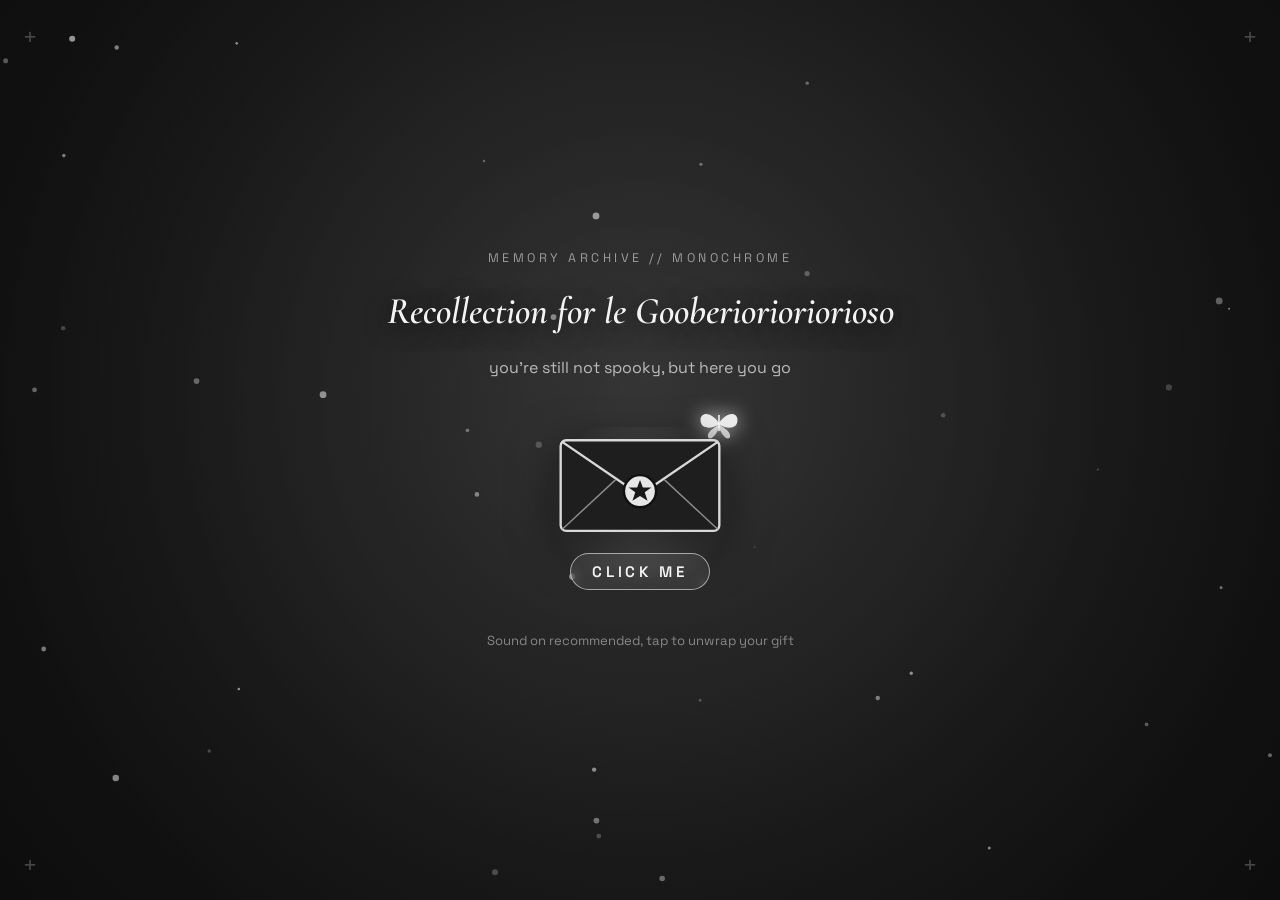
==== index.html @ b9765d9a "Initial commit: Kirana's Persona 5 x DKV birthday website and 2D RPG" ====
<!DOCTYPE html>
<html lang="en">
<head>
  <meta charset="UTF-8" />
  <meta name="viewport" content="width=device-width, initial-scale=1.0" />
  <title>Happy Birthday, Kirana! Take Your Color</title>

  <!-- Editorial DKV + Persona Display Fonts -->
  <link rel="preconnect" href="https://fonts.googleapis.com" />
  <link rel="preconnect" href="https://fonts.gstatic.com" crossorigin />
  <link
    href="https://fonts.googleapis.com/css2?family=Anton&family=Caveat:wght@600;700&family=Cormorant+Garamond:ital,wght@0,600;0,700;1,500;1,700&family=Space+Grotesk:wght@400;500;600;700&display=swap"
    rel="stylesheet"
  />
  <link rel="stylesheet" href="styles.css" />
</head>
<body class="state-locked">
  <!-- Subtle Paper Grain & Halftone Atmosphere -->
  <div class="grain-overlay" aria-hidden="true"></div>

  <!-- Gentle White Flash Overlay for The Hermit Tarot Reveal -->
  <div id="tarot-flash-overlay" class="tarot-flash-overlay" aria-hidden="true"></div>

  <!-- Persona 5 Phantom Thief Slash Transition Overlay -->
  <div id="slash-transition" class="slash-transition" aria-hidden="true">
    <div class="slash-panel slash-black-1"></div>
    <div class="slash-panel slash-white-1"></div>
    <div class="slash-panel slash-purple"></div>
    <div class="slash-panel slash-crimson"></div>
    <div class="slash-star-burst">
      <svg viewBox="0 0 120 120" class="burst-star-svg">
        <polygon
          points="60,4 74,42 114,42 82,66 94,106 60,82 26,106 38,66 6,42 46,42"
          fill="#FFFDF7"
          stroke="#111015"
          stroke-width="4"
        />
      </svg>
      <span class="slash-callout">COLORS UNLOCKED!</span>
    </div>
  </div>

  <!-- =====================================================================
       ACT I: MONOCHROME-TO-COLOR ENTRY SCREEN ("THE WRAPPED GIFT")
       ===================================================================== -->
  <section id="entry-screen" class="entry-screen" aria-label="Birthday Gift Entry">
    <canvas id="mist-canvas" class="mist-canvas" aria-hidden="true"></canvas>

    <!-- DKV Registration Corner Marks -->
    <div class="reg-mark reg-tl" aria-hidden="true">+</div>
    <div class="reg-mark reg-tr" aria-hidden="true">+</div>
    <div class="reg-mark reg-bl" aria-hidden="true">+</div>
    <div class="reg-mark reg-br" aria-hidden="true">+</div>

    <div class="entry-inner">
      <p id="entry-eyebrow" class="entry-eyebrow">MEMORY ARCHIVE // MONOCHROME</p>
      <h1 id="entry-quote" class="entry-quote">
        .
      </h1>
      <p id="entry-subquote" class="entry-subquote">
        Then you walked in, and brought all the color back.
      </p>

      <button
        id="unwrap-btn"
        class="unwrap-btn"
        type="button"
        aria-label="Click Me to unwrap your birthday gift"
      >
        <span class="envelope-glow" aria-hidden="true"></span>

        <!-- Glowing Velvet Butterfly + Sealed Gift Envelope SVG -->
        <span class="envelope-wrap">
          <svg class="butterfly-icon" viewBox="0 0 64 48" aria-hidden="true">
            <path
              d="M32 24 C20 6, 4 10, 8 24 C11 33, 24 31, 32 26 C40 31, 53 33, 56 24 C60 10, 44 6, 32 24 Z"
              fill="currentColor"
              opacity="0.9"
            />
            <path
              d="M32 26 C24 31, 14 38, 18 44 C23 47, 29 38, 32 30 C35 38, 41 47, 46 44 C50 38, 40 31, 32 26 Z"
              fill="currentColor"
              opacity="0.72"
            />
            <line x1="32" y1="14" x2="32" y2="34" stroke="#ffffff" stroke-width="2" stroke-linecap="round" />
          </svg>

          <svg class="envelope-svg" viewBox="0 0 180 120" aria-hidden="true">
            <rect x="6" y="14" width="168" height="96" rx="6" fill="#1e1e22" stroke="#d8d8de" stroke-width="2.5" />
            <polyline points="8,16 90,72 172,16" fill="none" stroke="#d8d8de" stroke-width="2.5" />
            <line x1="8" y1="108" x2="64" y2="56" stroke="#8a8a94" stroke-width="1.5" />
            <line x1="172" y1="108" x2="116" y2="56" stroke="#8a8a94" stroke-width="1.5" />
            <circle cx="90" cy="68" r="17" fill="#e6e6ec" stroke="#111015" stroke-width="2.5" />
            <polygon points="90,56 93,64 102,64 95,69 98,78 90,73 82,78 85,69 78,64 87,64" fill="#18181c" />
          </svg>
        </span>

        <span id="unwrap-label" class="unwrap-label">Click Me</span>
      </button>

      <p id="entry-hint" class="entry-hint">Sound on recommended, tap to unwrap your gift</p>
    </div>
  </section>

  <!-- =====================================================================
       MAIN DARK PURPLE RAINY CAFE PERSONA 5 x DKV EXPERIENCE
       ===================================================================== -->
  <main id="main-experience" class="main-experience" hidden>
    <canvas id="rain-canvas" class="rain-canvas" aria-hidden="true"></canvas>
    <canvas id="confetti-canvas" class="confetti-canvas" aria-hidden="true"></canvas>

    <!-- Floating Persona 5 HUD + Madoka Soul Gem + Palace Map -->
    <header class="p5-hud" aria-label="Birthday HUD">
      <div class="hud-left">
        <button id="music-toggle-btn" class="hud-pill hud-music-btn" type="button" title="Play or Pause Music">
          <span class="eq-bars" aria-hidden="true"><i></i><i></i><i></i></span>
          <span id="music-track-name" class="track-name">Beneath the Mask (Rainy Mood)</span>
          <span id="music-state-badge" class="music-badge">PLAYING</span>
        </button>

        <div class="hud-pill hud-volume-wrap" title="Volume">
          <span class="vol-label">VOL</span>
          <input id="volume-slider" type="range" min="0" max="1" step="0.05" value="0.45" aria-label="Music volume" />
        </div>

        <!-- Madoka Magica Soul Gem Secret Tracker -->
        <div id="egg-counter-pill" class="hud-pill hud-egg-counter" title="Find hidden doodles to purify your Soul Gem!">
          <svg id="hud-soul-gem" class="soul-gem-svg level-0" viewBox="0 0 28 34" aria-hidden="true">
            <ellipse cx="14" cy="17" rx="9" ry="12" fill="currentColor" stroke="#E9C46A" stroke-width="2" />
            <polygon points="14,7 19,17 14,27 9,17" fill="#FFFDF7" opacity="0.55" />
            <circle cx="14" cy="5" r="2.2" fill="#E9C46A" />
            <circle cx="14" cy="29" r="2.2" fill="#E9C46A" />
          </svg>
          <span id="egg-counter-text">0 / 6 SOUL GEM</span>
        </div>

        <!-- Palace Map & Completion Tracker Trigger -->
        <button id="map-toggle-btn" class="hud-pill hud-map-btn" type="button" aria-expanded="false">
          <span>PALACE MAP</span>
          <span id="map-progress-badge" class="map-progress-badge">0 / 6</span>
        </button>
      </div>

      <!-- P5 Calendar Date Badge -->
      <div class="p5-calendar-badge" aria-label="Special Date Badge">
        <div class="cal-top">
          <span id="cal-date" class="cal-date">11 / 20</span>
          <span id="cal-day" class="cal-day">BIRTHDAY</span>
        </div>
        <div id="cal-weather" class="cal-weather">☂ Rainy Café Night</div>
      </div>
    </header>

    <!-- Collapsible Palace Map & 100% Completion Drawer -->
    <aside id="palace-map-drawer" class="palace-map-drawer" hidden aria-label="Palace Navigation and Progress">
      <div class="palace-map-inner">
        <div class="map-col">
          <div class="map-col-title">FAST TRAVEL // SECTIONS</div>
          <nav class="map-links">
            <a href="#scrapbook-section" class="map-jump-link">01. Photos &amp; Songs</a>
            <a href="#art-gallery-section" class="map-jump-link">02. Sketchbook &amp; Doodle Pad</a>
            <a href="#rpg-section" class="map-jump-link">03. Mini-RPG Campaign</a>
            <a href="#palette-section" class="map-jump-link">04. Pantone Palette</a>
            <a href="#confidant-section" class="map-jump-link">05. Confidant: Chris le Shiba</a>
            <a href="#calling-card-section" class="map-jump-link">06. Calling Card</a>
            <a href="#hermit-section" class="map-jump-link">07. The Hermit Tarot</a>
            <a href="#letter-section" class="map-jump-link">08. Final Letter</a>
          </nav>
        </div>

        <div class="map-col">
          <div class="map-col-title">PHANTOM ARTIST CHECKLIST</div>
          <ul id="completion-checklist" class="completion-checklist">
            <li data-task="cake"><span class="chk-box">☐</span> Blew Out Birthday Candles</li>
            <li data-task="photos"><span class="chk-box">☐</span> Checked Polaroids &amp; Chorus</li>
            <li data-task="rpg"><span class="chk-box">☐</span> Cleared Mini-RPG Campaign</li>
            <li data-task="palette"><span class="chk-box">☐</span> Flipped All 6 Pantone Swatches</li>
            <li data-task="confidant"><span class="chk-box">☐</span> Maxed Confidant Bond</li>
            <li data-task="hermit"><span class="chk-box">☐</span> Revealed The Hermit Tarot</li>
          </ul>
          <div id="completion-100-banner" class="completion-100-banner" hidden>
            ★ 100% COMPLETE! Official Rank S Phantom Artist &amp; Supreme Lord of Goobers! ★
          </div>
        </div>
      </div>
    </aside>

    <!-- ===================================================================
         ACT II: HERO & LEBLANC SWEET FUEL STATION
         =================================================================== -->
    <section class="hero-section reveal-block">
      <!-- Hidden Easter Egg #1: Persona 5 Star -->
      <button
        class="easter-egg egg-pos-hero"
        data-egg-id="egg-star"
        type="button"
        aria-label="Hidden Persona Star"
        title="Click me!"
      >
        <svg viewBox="0 0 40 40">
          <polygon
            points="20,2 25,14 38,14 27,22 31,36 20,28 9,36 13,22 2,14 15,14"
            fill="#C77DFF"
            stroke="#111015"
            stroke-width="2.5"
          />
        </svg>
      </button>

      <div class="hero-grid">
        <div class="hero-copy-col">
          <div id="hero-kicker" class="p5-skew-tag">RAINY CAFÉ EDITION // FOR THE BLACC CAR</div>

          <h1 class="hero-title">
            <span id="hero-top" class="hero-top-line">HAPPY BIRTHDAY,</span>
            <span id="hero-name" class="hero-name-cutout">KIRANA!</span>
          </h1>

          <p id="hero-subtitle" class="hero-subtitle"></p>

          <div id="hero-tags" class="hero-tags"></div>

          <div class="hero-actions">
            <a href="#rpg-section" class="p5-action-btn">
              <span>Play Mini RPG</span>
              <span class="btn-arrow">⚔</span>
            </a>
            <a href="#scrapbook-section" class="p5-action-btn p5-action-secondary">
              <span>Photos &amp; Songs</span>
              <span class="btn-arrow">♪</span>
            </a>
          </div>
        </div>

        <!-- Sweet Fuel Station -->
        <aside class="sweet-station-card" aria-label="Leblanc Late Night Menu">
          <div class="dkv-crop-label">CAFÉ MENU // +HP/SP</div>
          <h2 id="sweet-title" class="sweet-title">Leblanc Late Night Menu</h2>
          <p id="sweet-subtitle" class="sweet-subtitle">Cozy rainy night treats. Tap to restore HP &amp; SP!</p>

          <div id="sweet-items" class="sweet-items"></div>

          <div id="sweet-toast" class="sweet-toast" aria-live="polite">
            Pick a rainy night treat above for a birthday buff!
          </div>

          <!-- Interactive Birthday Cake Candles ("Make a Wish") -->
          <div class="wish-cake-box">
            <div class="wish-cake-visual" id="wish-cake-visual" aria-hidden="true">
              <div class="cake-candles" id="cake-candles">
                <span class="candle"><i class="flame"></i></span>
                <span class="candle"><i class="flame"></i></span>
                <span class="candle"><i class="flame"></i></span>
              </div>
              <div class="cake-tier-top"></div>
              <div class="cake-tier-base"></div>
            </div>
            <div class="wish-cake-actions">
              <button id="blow-candles-btn" class="wish-btn" type="button">
                Make a Wish &amp; Blow Out Candles
              </button>
              <span id="wish-status" class="wish-status">3 glowing candles waiting!</span>
            </div>
          </div>
        </aside>
      </div>
    </section>

    <!-- ===================================================================
         ACT III: BLACC CAR SCRAPBOOK (6 PHOTOS + BRIEF SONG PREVIEWS)
         =================================================================== -->
    <section id="scrapbook-section" class="section-wrap reveal-block">
      <div class="section-header">
        <span id="scrapbook-eyebrow" class="section-eyebrow">SECTION 01 // BLACC CAR ARCHIVES</span>
        <h2 id="scrapbook-title" class="section-title">Certified Goober Sightings</h2>
        <p id="scrapbook-subtitle" class="section-desc"></p>
      </div>

      <div id="polaroid-grid" class="polaroid-grid"></div>

      <!-- Gooberiorioriorioso + Tokyo Xanadu Soul Device Dossier Card -->
      <div class="dossier-card">
        <div class="dossier-head">
          <div class="dossier-art-thumb">
            <img id="dossier-art-img" src="./assets/art/art-blacc-car-shiba.jpg" alt="Blacc Car and Shiba drawing by Kirana" />
          </div>
          <div>
            <span id="dossier-badge" class="dossier-badge">CLASSIFIED // BLACC CAR ID &amp; SOUL DEVICE</span>
            <h3 id="dossier-title" class="dossier-title">Gooberiorioriorioso: The Lord of Goobers</h3>
          </div>
        </div>

        <p id="dossier-intro" class="dossier-intro"></p>

        <!-- Tokyo Xanadu Soul Device Readout -->
        <div class="soul-device-panel">
          <div id="soul-device-name" class="soul-device-name">Soul Device: Hermit's Lantern &amp; DKV Stylus</div>
          <div id="soul-device-stats" class="soul-device-stats"></div>
        </div>

        <button id="reveal-title-btn" class="reveal-title-btn" type="button">
          Reveal Official Sacred Title
        </button>

        <div id="sacred-title-box" class="sacred-title-box" hidden>
          <p id="sacred-title-text" class="sacred-title-text"></p>
          <p id="sacred-after-note" class="sacred-after-note"></p>
        </div>
      </div>
    </section>

    <!-- ===================================================================
         KIRAELIN'S ART GALLERY (HER 5 ARTWORKS!)
         =================================================================== -->
    <section id="art-gallery-section" class="section-wrap reveal-block">
      <div class="section-header">
        <span id="art-eyebrow" class="section-eyebrow">ART EXHIBITION // BY KIRAELIN</span>
        <h2 id="art-title" class="section-title">The Blacc Car Sketchbook</h2>
        <p id="art-subtitle" class="section-desc"></p>
      </div>

      <div id="art-gallery-grid" class="art-gallery-grid"></div>

      <!-- Interactive DKV "Purple Café Coaster" Sketchpad -->
      <div class="coaster-pad-card">
        <div class="coaster-pad-head">
          <div>
            <span class="coaster-badge">DKV MINI STUDIO // CAFE COASTER PAD</span>
            <h3 class="coaster-title">Draw on a Rainy Café Coaster</h3>
            <p class="coaster-sub">Pick a pen color or stamp cute stars &amp; cat paws, then save your doodle!</p>
          </div>
          <div class="coaster-tools">
            <button class="pen-swatch is-active" data-color="#c77dff" style="background:#c77dff" type="button" title="Kirana Purple"></button>
            <button class="pen-swatch" data-color="#e9c46a" style="background:#e9c46a" type="button" title="Cafe Gold"></button>
            <button class="pen-swatch" data-color="#f4eefb" style="background:#f4eefb" type="button" title="Cream Chalk"></button>
            <button class="pen-swatch" data-color="#e63946" style="background:#e63946" type="button" title="Phantom Crimson"></button>
            <button id="pen-mode-star" class="tool-chip" type="button" title="Stamp Stars">★ Stamp</button>
            <button id="pen-mode-paw" class="tool-chip" type="button" title="Stamp Kitty Paws">🐾 Paw</button>
            <button id="coaster-clear-btn" class="tool-chip" type="button">Clear</button>
            <button id="coaster-save-btn" class="tool-chip tool-save" type="button">Save .PNG</button>
          </div>
        </div>
        <div class="coaster-canvas-wrap">
          <canvas id="coaster-canvas" width="680" height="300"></canvas>
        </div>
      </div>
    </section>

    <!-- ===================================================================
         ACT IV: FULL MINI-JRPG ("CHRONICLES OF THE PURPLE CAFE")
         =================================================================== -->
    <section id="rpg-section" class="section-wrap reveal-block">
      <div class="section-header">
        <span id="rpg-eyebrow" class="section-eyebrow">SECTION 02 // MINI-JRPG CAMPAIGN</span>
        <h2 id="rpg-title" class="section-title">Chronicles of the Purple Café</h2>
        <p id="rpg-subtitle" class="section-desc"></p>
      </div>

      <div id="rpg-arena-box" class="rpg-arena" tabindex="0">
        <!-- Top RPG Campaign Status Bar -->
        <div class="rpg-top-status">
          <div class="rpg-top-left">
            <span id="rpg-zone-name" class="rpg-chapter-pill">Zone 1: Café Leblanc Safe Room</span>
            <span id="rpg-top-hp" class="rpg-hp-pill">HP 145/145 | SP 65/65</span>
          </div>
          <div class="rpg-top-right">
            <span id="rpg-level-pill" class="rpg-level-pill">LV. 1 | 35 COINS</span>
            <button id="rpg-menu-btn" class="rpg-menu-btn" type="button">MENU (M)</button>
          </div>
        </div>

        <!-- 1 MORE! Banner -->
        <div id="rpg-one-more" class="rpg-one-more" hidden>1 MORE!</div>

        <!-- MODE 1: 2D EXPLORATION MAP VIEW -->
        <div id="rpg-explore-view" class="rpg-explore-view">
          <div id="explore-quest-pill" class="explore-quest-pill">
            Quest: Explore Café Leblanc, talk to Morgana &amp; Chris, then head right!
          </div>

          <div class="explore-canvas-wrap">
            <canvas id="rpg-explore-canvas" width="640" height="400" tabindex="0"></canvas>
          </div>

          <div class="explore-bottom-bar">
            <div id="explore-notice-bar" class="explore-notice-bar">
              Walk with WASD / Arrow keys, click tiles, or use the pad! Talk to Chris le Shiba &amp; Morgana, then head right!
            </div>

            <div class="dpad-cluster" aria-label="Touch Controls">
              <div class="dpad-grid">
                <span></span>
                <button id="dpad-up" class="dpad-btn" type="button" aria-label="Move Up">▲</button>
                <span></span>
                <button id="dpad-left" class="dpad-btn" type="button" aria-label="Move Left">◀</button>
                <button id="dpad-down" class="dpad-btn" type="button" aria-label="Move Down">▼</button>
                <button id="dpad-right" class="dpad-btn" type="button" aria-label="Move Right">▶</button>
              </div>
              <button id="dpad-act" class="dpad-act-btn" type="button">ACT / TALK</button>
            </div>
          </div>
        </div>

        <!-- MODE 2: ANIMATED 60FPS BATTLE VIEW -->
        <div id="rpg-battle-view" hidden>
          <div class="battle-canvas-wrap">
            <canvas id="rpg-battle-canvas" width="640" height="300"></canvas>
          </div>

          <div id="rpg-telegraph-alert" class="rpg-telegraph-alert" hidden>
            ⚠ WARNING: ENEMY IS CHARGING A HEAVY ATTACK! USE GUARD OR SOUL SHIELD!
          </div>

          <div class="rpg-battlefield">
            <!-- Enemy Info -->
            <div id="rpg-boss-card" class="rpg-unit-card rpg-boss-card">
              <div class="unit-top-row">
                <div>
                  <span class="unit-tag boss-tag">SHADOW FOE</span>
                  <h3 id="rpg-boss-name" class="unit-name">The Monochrome Gloom</h3>
                  <p id="rpg-boss-sub" class="unit-sub">Shadow of Grayscale</p>
                </div>
                <div id="rpg-boss-weakness" class="weakness-pill">WEAK: ??? (Scan!)</div>
              </div>
              <div class="bar-wrap">
                <div class="bar-label-row">
                  <span>ENEMY HP</span>
                  <span id="boss-hp-text">185 / 185</span>
                </div>
                <div class="bar-track">
                  <div id="boss-hp-fill" class="bar-fill boss-hp-fill" style="width: 100%"></div>
                </div>
              </div>
            </div>

            <!-- Party Side -->
            <div class="rpg-unit-card rpg-party-card">
              <div class="party-header">
                <img id="rpg-player-avatar" class="party-avatar" src="./assets/art/art-kirana-self.jpg" alt="Kirana Self Portrait RPG Avatar" />
                <div class="party-title-col">
                  <span class="unit-tag party-tag">ARCANA IX: THE HERMIT</span>
                  <h3 id="rpg-player-name" class="unit-name">Kirana (Blacc Car)</h3>
                  <p class="unit-sub">Allies: Chris le Shiba &amp; Morgana</p>
                </div>
              </div>

              <div class="bar-wrap">
                <div class="bar-label-row">
                  <span>HP</span>
                  <span id="player-hp-text">145 / 145</span>
                </div>
                <div class="bar-track">
                  <div id="player-hp-fill" class="bar-fill player-hp-fill" style="width: 100%"></div>
                </div>
              </div>

              <div class="bar-wrap">
                <div class="bar-label-row">
                  <span>SP</span>
                  <span id="player-sp-text">65 / 65</span>
                </div>
                <div class="bar-track">
                  <div id="player-sp-fill" class="bar-fill player-sp-fill" style="width: 100%"></div>
                </div>
              </div>

              <div class="bar-wrap">
                <div class="bar-label-row">
                  <span>X-DRIVE / SOUL GEM</span>
                  <span id="xdrive-text">25%</span>
                </div>
                <div class="bar-track">
                  <div id="xdrive-fill" class="bar-fill xdrive-fill" style="width: 25%"></div>
                </div>
              </div>

              <div id="rpg-status-pills" class="rpg-status-pills"></div>
            </div>
          </div>

          <div id="rpg-log" class="rpg-log" aria-live="polite">
            Battle start! Choose your action.
          </div>

          <div id="rpg-actions" class="rpg-actions">
            <button id="act-strike" class="rpg-btn rpg-btn-purple" type="button">
              <strong>Stylus Strike</strong>
              <span>0 SP Attack (+X-Drive)</span>
            </button>

            <button id="act-skills" class="rpg-btn rpg-btn-gold" type="button">
              <strong>Skills</strong>
              <span>Purple / Purify / Unlocked</span>
            </button>

            <button id="act-guard" class="rpg-btn rpg-btn-sky" type="button">
              <strong>Guard</strong>
              <span>-72% Dmg &amp; +15 SP</span>
            </button>

            <button id="act-shiba" class="rpg-btn rpg-btn-pink" type="button">
              <strong>Shiba Baton Pass</strong>
              <span>Baton Pass + DEF Down</span>
            </button>

            <button id="act-scan" class="rpg-btn rpg-btn-sky" type="button">
              <strong>Sibyl Scan</strong>
              <span>Free Weakness Intel</span>
            </button>

            <button id="act-items" class="rpg-btn rpg-btn-choco" type="button">
              <strong>Bag / Sweets</strong>
              <span>Choco Milk &amp; Buffs</span>
            </button>

            <button id="act-xdrive" class="rpg-btn rpg-btn-crimson" type="button" disabled>
              <strong>X-Drive Finisher</strong>
              <span>Needs 100% Gauge</span>
            </button>

            <button id="act-flee" class="rpg-btn rpg-btn-ghost" type="button">
              <strong>Escape</strong>
              <span>Run from normal mob</span>
            </button>
          </div>

          <div id="rpg-subdrawer" class="rpg-subdrawer" hidden>
            <div class="subdrawer-head">
              <span id="subdrawer-title">Choose Option</span>
              <button id="subdrawer-close" class="subdrawer-close" type="button">✕</button>
            </div>
            <div id="subdrawer-options" class="subdrawer-options"></div>
          </div>
        </div>

        <!-- MODE 3: GOOD ENDING -->
        <div id="rpg-good-ending-view" class="rpg-ending-view" hidden>
          <div class="rpg-all-out">
            <div class="all-out-portrait">
              <img id="rpg-all-out-img" src="./assets/art/art-kirana-self.jpg" alt="Kirana All Out Attack" />
            </div>
            <div class="all-out-text">
              <span class="all-out-kicker">GOOD ENDING // PALACE CLEARED!</span>
              <h3 id="rpg-victory-title" class="all-out-title"></h3>
            </div>
          </div>

          <div id="rpg-ending-summary" class="rpg-victory-loot">
            <div class="loot-badge">TRUE BIRTHDAY ENDING UNLOCKED</div>
            <h3 id="loot-title" class="loot-title"></h3>
            <p id="loot-desc" class="loot-desc"></p>
            <div class="ending-stats-grid">
              <div class="end-stat-box">
                <small>FINAL RANK</small>
                <strong id="end-stat-level">Lv. 3</strong>
              </div>
              <div class="end-stat-box">
                <small>TURNS PLAYED</small>
                <strong id="end-stat-turns">0 Turns</strong>
              </div>
              <div class="end-stat-box">
                <small>FINAL LOADOUT</small>
                <strong id="end-stat-gear">Gear</strong>
              </div>
            </div>
            <div class="ending-btn-row">
              <button id="download-pass-btn" class="download-pass-btn" type="button">
                ★ Claim &amp; Download Pass (.PNG)
              </button>
              <button id="rpg-newgame-btn" class="rpg-replay-btn" type="button">
                ↺ New Game+ (Replay)
              </button>
            </div>
          </div>
        </div>

        <!-- MODE 4: BAD ENDING -->
        <div id="rpg-bad-ending-view" class="rpg-bad-ending-view" hidden>
          <div class="bad-ending-card">
            <span class="bad-tag">BAD ENDING // THE ENDLESS MONDAY SNOOZE</span>
            <h3 class="bad-title">The Monochrome Gloom Prevailed...</h3>
            <p class="bad-desc">
              Kirana's HP hit zero and the evil alarm clock froze Café Leblanc in a 1,000-year sleepy Monday!
              Chris le Shiba &amp; Morgana are poking you with a choco milk straw to wake back up.
            </p>
            <div class="ending-btn-row">
              <button id="bad-load-btn" class="download-pass-btn" type="button">
                ↺ Load Last Save
              </button>
              <button id="bad-retry-cafe-btn" class="rpg-replay-btn" type="button">
                ☕ Wake Up in Café Safe Room (Keep Gear)
              </button>
            </div>
          </div>
        </div>

        <!-- OVERLAY: TYPEWRITER DIALOGUE & CHOICES -->
        <div id="rpg-dialogue-overlay" class="rpg-overlay-panel" hidden>
          <div id="rpg-dlg-box" class="vn-box vn-box-overlay">
            <div id="rpg-dlg-portrait-wrap" class="vn-portrait-wrap">
              <img id="rpg-dlg-avatar" src="" alt="Speaker Portrait" hidden />
              <canvas id="rpg-dlg-sprite-portrait" width="108" height="118" hidden></canvas>
            </div>
            <div class="vn-dialogue-col">
              <span id="rpg-dlg-speaker" class="vn-speaker">Narration</span>
              <p id="rpg-dlg-text" class="vn-text"></p>
              <div id="rpg-dlg-choices" class="dlg-choices-list" hidden></div>
              <div class="vn-controls">
                <span class="vn-tap-hint">Tap box to continue</span>
                <button id="rpg-dlg-next-btn" class="vn-btn" type="button">Next ▼</button>
              </div>
            </div>
          </div>
        </div>

        <!-- OVERLAY: TABBED PARTY / EQUIP / BAG / SAVE MENU -->
        <div id="rpg-menu-overlay" class="rpg-overlay-panel" hidden>
          <div class="rpg-menu-card">
            <div class="rpg-menu-header">
              <div class="menu-tabs">
                <button class="menu-tab-btn is-active" data-tab="status" type="button">Status</button>
                <button class="menu-tab-btn" data-tab="equip" type="button">Equip</button>
                <button class="menu-tab-btn" data-tab="bag" type="button">Bag</button>
                <button class="menu-tab-btn" data-tab="save" type="button">Save / Load</button>
              </div>
              <button id="rpg-menu-close" class="subdrawer-close" type="button">✕</button>
            </div>
            <div id="rpg-menu-body" class="rpg-menu-body"></div>
          </div>
        </div>

        <!-- OVERLAY: NON-LINEAR LEVEL UP BUILD PICKER -->
        <div id="rpg-levelup-modal" class="rpg-overlay-panel" hidden>
          <div class="rpg-levelup-card">
            <div class="loot-badge">LEVEL UP! CHOOSE YOUR BUILD</div>
            <p id="rpg-levelup-sub" class="levelup-sub">Kirana leveled up! Pick a stat growth path:</p>
            <div class="levelup-grid">
              <button id="lvl-pick-atk" class="levelup-choice-btn" type="button">
                <strong>Artist Fury Path</strong>
                <span>+6 ATK &amp; +5% Crit Chance</span>
              </button>
              <button id="lvl-pick-mag" class="levelup-choice-btn" type="button">
                <strong>Velvet Arcana Path</strong>
                <span>+8 MAG &amp; +15 Max SP</span>
              </button>
              <button id="lvl-pick-tank" class="levelup-choice-btn" type="button">
                <strong>Cozy Tank Path</strong>
                <span>+35 Max HP &amp; +3 DEF</span>
              </button>
            </div>
          </div>
        </div>

        <!-- 13 Sentinels Thought Cloud Strip -->
        <div class="thought-cloud-panel">
          <div class="thought-cloud-head">
            <span class="tc-badge">13 SENTINELS // THOUGHT CLOUD</span>
            <span class="tc-hint">Tap a glowing keyword to recall a fragment</span>
          </div>
          <div id="thought-cloud-chips" class="thought-cloud-chips"></div>
          <div id="thought-cloud-output" class="thought-cloud-output">
            Select any keyword above to inspect its memory fragment.
          </div>
        </div>
      </div>
    </section>

    <!-- ===================================================================
         ACT V: DKV-INSPIRED PANTONE PALETTE
         =================================================================== -->
    <section id="palette-section" class="section-wrap reveal-block">
      <!-- Hidden Easter Egg #2: DKV Brush Pen -->
      <button
        class="easter-egg egg-pos-palette"
        data-egg-id="egg-brush"
        type="button"
        aria-label="Hidden Sketchbook Pen"
        title="Psst... click this doodle!"
      >
        <svg viewBox="0 0 48 48">
          <path d="M8 40 L14 28 L34 8 L40 14 L20 34 Z" fill="#C77DFF" stroke="#111015" stroke-width="2.5" />
          <path d="M8 40 L14 28 L20 34 Z" fill="#E63946" stroke="#111015" stroke-width="2" />
          <line x1="29" y1="13" x2="35" y2="19" stroke="#111015" stroke-width="2.5" />
        </svg>
      </button>

      <div class="section-header">
        <span id="palette-eyebrow" class="section-eyebrow">SECTION 03 // DKV COLOR STUDY</span>
        <h2 id="palette-title" class="section-title">Colors You Brought Into My World</h2>
        <p id="palette-subtitle" class="section-desc"></p>
        <div class="palette-progress">
          <span id="swatch-counter">0 / 6 Swatches Flipped</span>
        </div>
      </div>

      <div id="pantone-grid" class="pantone-grid"></div>
    </section>

    <!-- ===================================================================
         ACT VI: CONFIDANT RANK UP MINI-INTERACTION
         =================================================================== -->
    <section id="confidant-section" class="section-wrap reveal-block">
      <!-- Hidden Easter Egg #3: Tiny Kitty Paw Print -->
      <button
        class="easter-egg egg-pos-confidant"
        data-egg-id="egg-paw"
        type="button"
        aria-label="Hidden Cat Paw Print"
        title="Tiny kitty paw print!"
      >
        <svg viewBox="0 0 44 44">
          <ellipse cx="22" cy="28" rx="9" ry="7.5" fill="#C77DFF" stroke="#111015" stroke-width="2.5" />
          <circle cx="11" cy="17" r="3.8" fill="#C77DFF" stroke="#111015" stroke-width="2.2" />
          <circle cx="18" cy="11" r="3.8" fill="#C77DFF" stroke="#111015" stroke-width="2.2" />
          <circle cx="26" cy="11" r="3.8" fill="#C77DFF" stroke="#111015" stroke-width="2.2" />
          <circle cx="33" cy="17" r="3.8" fill="#C77DFF" stroke="#111015" stroke-width="2.2" />
        </svg>
      </button>

      <div class="section-header">
        <span id="confidant-eyebrow" class="section-eyebrow">SECTION 04 // CONFIDANT EVENT</span>
        <h2 class="section-title">Confidant Bond Check</h2>
      </div>

      <div class="confidant-stage">
        <div class="confidant-top-bar">
          <div class="arcana-chip" id="confidant-arcana">ARCANA III: THE EMPRESS</div>
          <div class="rank-meter">
            <span class="rank-label">BOND RANK</span>
            <div class="rank-stars" id="rank-stars" aria-label="Confidant rank stars">
              <span>★</span><span>☆</span><span>☆</span><span>☆</span><span>☆</span>
            </div>
            <span id="rank-badge" class="rank-badge">RANK 1</span>
          </div>
        </div>

        <div class="confidant-dialogue-row">
          <div class="confidant-portrait-frame">
            <img id="confidant-portrait" src="./assets/art/art-shiba-boy.jpg" alt="Chris le Shiba Confidant Portrait" />
            <span id="confidant-portrait-caption" class="portrait-caption">CHRIS LE SHIBA</span>
          </div>

          <div class="dialogue-box">
            <div class="speaker-tag" id="confidant-speaker">Chris le Shiba</div>
            <p class="dialogue-text" id="confidant-prompt"></p>
          </div>
        </div>

        <div id="confidant-choices" class="confidant-choices"></div>

        <div id="confidant-response-box" class="confidant-response-box" hidden>
          <p id="confidant-response-text" class="response-text"></p>
        </div>

        <div id="rank-up-banner" class="rank-up-banner" hidden>
          <div class="rank-up-burst" aria-hidden="true">✦ ✦ ✦</div>
          <div class="rank-up-kicker">CONFIDANT RANK UP!</div>
          <div class="rank-up-transition">
            <span class="old-rank">RANK 1</span>
            <span class="arrow-rank">→</span>
            <span class="max-rank">RANK MAX</span>
          </div>
          <h3 id="rank-up-title" class="rank-up-title">THE BLACC CAR WHO BROUGHT BACK COLOR</h3>
          <p id="rank-up-subtitle" class="rank-up-sub"></p>
          <div class="perk-unlocked">
            <strong id="perk-title">CONFIDANT ABILITY UNLOCKED</strong>
            <span id="perk-desc"></span>
          </div>
        </div>
      </div>
    </section>

    <!-- ===================================================================
         ACT VII: PHANTOM THIEF CALLING CARD POSTER
         =================================================================== -->
    <section id="calling-card-section" class="section-wrap reveal-block">
      <!-- Hidden Easter Egg #4: Metaphor: ReFantazio Seeker Wing -->
      <button
        class="easter-egg egg-pos-calling"
        data-egg-id="egg-fairy"
        type="button"
        aria-label="Hidden Seeker Wing"
        title="A shimmering fairy wing!"
      >
        <svg viewBox="0 0 46 46">
          <path
            d="M23 23 C12 8, 2 14, 7 25 C11 33, 19 30, 23 26 C27 30, 35 33, 39 25 C44 14, 34 8, 23 23 Z"
            fill="#4EA8DE"
            stroke="#111015"
            stroke-width="2.2"
          />
          <circle cx="23" cy="23" r="4" fill="#E9C46A" stroke="#111015" stroke-width="2" />
        </svg>
      </button>

      <div class="section-header">
        <span id="calling-eyebrow" class="section-eyebrow">SECTION 05 // SPECIAL DELIVERY</span>
        <h2 class="section-title">A Calling Card For You</h2>
      </div>

      <div class="calling-card-frame">
        <article id="calling-card-poster" class="calling-card-poster">
          <div class="cc-halftone" aria-hidden="true"></div>

          <div class="cc-emblem" aria-hidden="true">
            <svg viewBox="0 0 110 110">
              <circle cx="55" cy="55" r="48" fill="#13101a" stroke="#C77DFF" stroke-width="3" />
              <path
                d="M22 48 C34 32, 76 32, 88 48 C82 65, 68 62, 55 54 C42 62, 28 65, 22 48 Z"
                fill="#FFFDF7"
              />
              <ellipse cx="40" cy="49" rx="7" ry="4.5" fill="#13101a" />
              <ellipse cx="70" cy="49" rx="7" ry="4.5" fill="#13101a" />
              <path d="M40 32 L55 12 L70 32" fill="none" stroke="#9D4EDD" stroke-width="5" stroke-linecap="round" />
              <text x="55" y="88" text-anchor="middle" fill="#FFFDF7" font-family="Anton, sans-serif" font-size="14" letter-spacing="2">
                TAKE COLOR
              </text>
            </svg>
          </div>

          <div class="cc-to-strip" id="cc-to-line">TO: KIRANA, THE LORD OF GOOBERS</div>
          <h3 class="cc-ransom-headline" id="cc-headline"></h3>
          <p id="cc-body" class="cc-body"></p>

          <div class="cc-footer-row">
            <div class="cc-signoff">
              <span class="cc-from-label">FROM:</span>
              <span id="cc-signoff-name" class="cc-signoff-name">YOUR SHIBA, CHRIS</span>
            </div>

            <button id="stamp-card-btn" class="stamp-card-btn" type="button">
              Stamp Birthday Seal
            </button>
          </div>

          <div id="cc-stamped-seal" class="cc-stamped-seal" aria-hidden="true">
            <span>BLACC CAR<br />APPROVED ★</span>
          </div>

          <div id="cc-design-spec" class="cc-design-spec"></div>
        </article>
      </div>
    </section>

    <!-- ===================================================================
         ACT VIII: THE HERMIT TAROT CARD REVEAL
         =================================================================== -->
    <section id="hermit-section" class="section-wrap reveal-block">
      <!-- Hidden Easter Egg #5: Mini Choco Bar -->
      <button
        class="easter-egg egg-pos-hermit"
        data-egg-id="egg-choco"
        type="button"
        aria-label="Hidden Chocolate Bar"
        title="Emergency sweet treat!"
      >
        <svg viewBox="0 0 44 44">
          <rect x="8" y="6" width="28" height="32" rx="4" fill="#6B4226" stroke="#111015" stroke-width="2.5" />
          <line x1="8" y1="17" x2="36" y2="17" stroke="#452815" stroke-width="2" />
          <line x1="8" y1="27" x2="36" y2="27" stroke="#452815" stroke-width="2" />
          <line x1="22" y1="6" x2="22" y2="38" stroke="#452815" stroke-width="2" />
          <path d="M7 22 L37 26 L37 38 L7 38 Z" fill="#9D4EDD" stroke="#111015" stroke-width="2" />
        </svg>
      </button>

      <div class="section-header">
        <span id="hermit-eyebrow" class="section-eyebrow">SECTION 06 // ARCANA REVEAL</span>
        <h2 id="hermit-title" class="section-title">The Hermit</h2>
        <p id="hermit-instruction" class="section-desc">
          Click the face-down card to reveal your Arcana
        </p>
      </div>

      <div class="hermit-alcove">
        <div class="tarot-stage">
          <div id="lantern-sparks" class="lantern-sparks" aria-hidden="true"></div>

          <button
            id="hermit-card-btn"
            class="tarot-card-btn"
            type="button"
            aria-label="Reveal The Hermit Tarot Card"
            aria-expanded="false"
          >
            <div class="tarot-card-inner" id="tarot-card-inner">
              <div class="tarot-face tarot-back">
                <svg viewBox="0 0 260 420" class="tarot-svg" aria-hidden="true">
                  <rect x="8" y="8" width="244" height="404" rx="14" fill="#171226" stroke="#C77DFF" stroke-width="3" />
                  <rect x="18" y="18" width="224" height="384" rx="8" fill="none" stroke="#E9C46A" stroke-width="1.2" stroke-dasharray="5 4" />
                  <circle cx="130" cy="210" r="76" fill="none" stroke="#C77DFF" stroke-width="2" />
                  <circle cx="130" cy="210" r="54" fill="none" stroke="#E9C46A" stroke-width="1.5" opacity="0.85" />
                  <polygon points="130,124 196,210 130,296 64,210" fill="none" stroke="#C77DFF" stroke-width="1.8" />
                  <polygon points="130,148 176,210 130,272 84,210" fill="none" stroke="#F4A261" stroke-width="1.5" />
                  <circle cx="130" cy="210" r="14" fill="#E9C46A" opacity="0.9" />
                  <polygon points="130,185 136,204 155,210 136,216 130,235 124,216 105,210 124,204" fill="#FFFDF7" />
                  <text x="130" y="64" text-anchor="middle" fill="#E9C46A" font-family="Cormorant Garamond, serif" font-size="16" letter-spacing="4">
                    ARCANA
                  </text>
                  <text x="130" y="368" text-anchor="middle" fill="#C77DFF" font-family="Space Grotesk, sans-serif" font-size="12" letter-spacing="3">
                    TAP TO REVEAL
                  </text>
                </svg>
              </div>

              <div class="tarot-face tarot-front">
                <svg viewBox="0 0 260 420" class="tarot-svg" aria-hidden="true">
                  <defs>
                    <radialGradient id="lanternGlow" cx="50%" cy="42%" r="48%">
                      <stop offset="0%" stop-color="#FFF7D6" stop-opacity="1" />
                      <stop offset="35%" stop-color="#F4A261" stop-opacity="0.72" />
                      <stop offset="100%" stop-color="#19132B" stop-opacity="0" />
                    </radialGradient>
                    <linearGradient id="nightSky" x1="0" y1="0" x2="0" y2="1">
                      <stop offset="0%" stop-color="#161029" />
                      <stop offset="65%" stop-color="#281B45" />
                      <stop offset="100%" stop-color="#3C285E" />
                    </linearGradient>
                  </defs>

                  <rect x="6" y="6" width="248" height="408" rx="14" fill="#F3ECFA" stroke="#111015" stroke-width="3" />
                  <rect x="18" y="18" width="224" height="384" rx="8" fill="url(#nightSky)" stroke="#C77DFF" stroke-width="2" />

                  <rect x="104" y="26" width="52" height="24" rx="4" fill="#F3ECFA" stroke="#111015" stroke-width="1.5" />
                  <text x="130" y="43" text-anchor="middle" fill="#111015" font-family="Cormorant Garamond, serif" font-weight="700" font-size="17">
                    IX
                  </text>

                  <circle cx="52" cy="82" r="2" fill="#FFFDF7" />
                  <circle cx="204" cy="74" r="2.2" fill="#FFFDF7" />
                  <circle cx="78" cy="116" r="1.5" fill="#E9C46A" />
                  <circle cx="212" cy="134" r="1.8" fill="#C77DFF" />
                  <circle cx="48" cy="158" r="1.6" fill="#C77DFF" />

                  <circle cx="164" cy="176" r="88" fill="url(#lanternGlow)" />
                  <polygon points="20,336 94,254 156,312 212,262 242,336" fill="#2E204E" stroke="#C77DFF" stroke-width="1.2" opacity="0.9" />

                  <path
                    d="M84 336 L98 202 C98 164, 118 148, 134 152 C148 156, 150 176, 144 196 L160 336 Z"
                    fill="#140F21"
                    stroke="#E9C46A"
                    stroke-width="2"
                  />
                  <path d="M104 168 C108 136, 140 136, 144 166 C135 158, 118 162, 112 178 Z" fill="#2A1F42" stroke="#E9C46A" stroke-width="1.5" />
                  <line x1="88" y1="336" x2="106" y2="178" stroke="#E9C46A" stroke-width="3" stroke-linecap="round" />
                  <path d="M132 204 L164 188" stroke="#E9C46A" stroke-width="3" stroke-linecap="round" />

                  <line x1="164" y1="188" x2="164" y2="198" stroke="#E9C46A" stroke-width="2" />
                  <polygon points="154,198 174,198 178,224 150,224" fill="#FFF3C4" stroke="#E9C46A" stroke-width="2" />
                  <polygon points="164,203 167,210 174,210 168,214 170,221 164,217 158,221 160,214 154,210 161,210" fill="#9D4EDD" />

                  <rect x="34" y="348" width="192" height="38" rx="4" fill="#F3ECFA" stroke="#111015" stroke-width="2" />
                  <text x="130" y="373" text-anchor="middle" fill="#111015" font-family="Anton, sans-serif" font-size="22" letter-spacing="2">
                    THE HERMIT
                  </text>
                </svg>
              </div>
            </div>
          </button>
        </div>

        <div id="hermit-meaning-card" class="hermit-meaning-card" hidden>
          <div class="hermit-badge">IX // THE HERMIT REVEALED</div>
          <blockquote id="hermit-lantern-quote" class="hermit-quote"></blockquote>
          <p id="hermit-personal-note" class="hermit-note"></p>
        </div>
      </div>
    </section>

    <!-- ===================================================================
         ACT IX: FINAL HEARTFELT LETTER ("from el goober, chris")
         =================================================================== -->
    <section id="letter-section" class="section-wrap letter-section reveal-block">
      <!-- Hidden Easter Egg #6: Velvet Butterfly -->
      <button
        class="easter-egg egg-pos-letter"
        data-egg-id="egg-butterfly"
        type="button"
        aria-label="Hidden Velvet Butterfly"
        title="One last butterfly!"
      >
        <svg viewBox="0 0 48 40">
          <path
            d="M24 20 C14 5, 2 9, 6 20 C9 28, 19 26, 24 22 C29 26, 39 28, 42 20 C46 9, 34 5, 24 20 Z"
            fill="#9D4EDD"
            stroke="#111015"
            stroke-width="2"
          />
          <path
            d="M24 22 C18 26, 11 32, 14 36 C18 38, 22 31, 24 25 C26 31, 30 38, 34 36 C37 32, 30 26, 24 22 Z"
            fill="#C77DFF"
            stroke="#111015"
            stroke-width="1.8"
          />
        </svg>
      </button>

      <div class="section-header">
        <span id="letter-eyebrow" class="section-eyebrow">FINAL NOTE // OPEN LETTER</span>
      </div>

      <article class="letter-paper">
        <div class="letter-tape" aria-hidden="true"></div>
        <h2 id="letter-salutation" class="letter-salutation">Dear Kirana,</h2>
        <div id="letter-body" class="letter-body"></div>
        <div class="letter-signoff-row">
          <div class="letter-sticker-wrap">
            <img id="letter-art-stamp" src="./assets/art/art-blacc-car-shiba.jpg" alt="Blacc Car and Shiba cuddle doodle" />
          </div>
          <div class="letter-signoff">
            <p id="letter-closing" class="letter-closing"></p>
            <p id="letter-signature" class="letter-signature">from el goober, chris</p>
          </div>
        </div>
      </article>

      <div class="footer-replay">
        <button id="rewrap-btn" class="rewrap-btn" type="button">
          ↺ Re-wrap Gift &amp; Replay Intro
        </button>
      </div>
    </section>
  </main>

  <!-- Polaroid & Art Zoom Lightbox Modal + Brief Song Preview Bar -->
  <div id="photo-lightbox" class="photo-lightbox" role="dialog" aria-modal="true" aria-labelledby="lightbox-caption" hidden>
    <div class="lightbox-backdrop" id="lightbox-backdrop"></div>
    <div class="lightbox-card">
      <button id="lightbox-close" class="lightbox-close" type="button" aria-label="Close photo">✕</button>
      <div class="lightbox-img-wrap">
        <img id="lightbox-img" src="" alt="" />
      </div>

      <div id="lightbox-song-bar" class="lightbox-song-bar">
        <span class="song-eq" id="lightbox-song-eq"><i></i><i></i><i></i></span>
        <span id="lightbox-song-title" class="lightbox-song-title">Playing Preview...</span>
        <button id="lightbox-replay-song" class="lightbox-replay-song" type="button" title="Replay brief snippet">↻</button>
      </div>

      <div class="lightbox-meta">
        <span id="lightbox-badge" class="lightbox-badge"></span>
        <h3 id="lightbox-caption" class="lightbox-caption"></h3>
        <p id="lightbox-note" class="lightbox-note"></p>
      </div>
    </div>
  </div>

  <!-- Easter Egg Comic Speech Bubble Modal / Toast -->
  <div id="egg-toast" class="egg-toast" role="status" aria-live="polite" hidden>
    <div class="egg-toast-inner">
      <div class="egg-toast-header">
        <span id="egg-toast-title" class="egg-toast-title">Secret Found!</span>
        <button id="egg-toast-close" class="egg-toast-close" type="button" aria-label="Close secret note">✕</button>
      </div>
      <p id="egg-toast-msg" class="egg-toast-msg"></p>
    </div>
  </div>

  <script src="content.js"></script>
  <script src="audio.js"></script>
  <script src="rpg-data.js"></script>
  <script src="rpg.js"></script>
  <script src="app.js"></script>
</body>
</html>
---- styles.css ----
/* ============================================================================
   KIRANA'S BIRTHDAY — SOFT DARK PURPLE RAINY CAFE x PERSONA 5 x DKV
   ============================================================================ */

:root {
  --bg-night: #120e1a;
  --bg-cafe: #1a1426;
  --bg-card: #221b31;
  --bg-card-elevated: #2a213d;
  --ink-dark: #0b0812;

  --purple-deep: #5a189a;
  --purple-main: #9d4edd;
  --purple-soft: #c77dff;
  --purple-pale: #e6d6fa;

  --p5-crimson: #e63946;
  --cafe-amber: #f4a261;
  --cafe-gold: #e9c46a;
  --velvet-sky: #70d6ff;
  --choco-brown: #6f4e37;

  --text-main: #f4effc;
  --text-muted: #cfc4e3;
  --paper-cream: #f4eefb;

  --font-display: "Anton", Impact, sans-serif;
  --font-serif: "Cormorant Garamond", Georgia, serif;
  --font-sans: "Space Grotesk", system-ui, -apple-system, sans-serif;
  --font-hand: "Caveat", cursive;

  --shadow-hard: 6px 6px 0 var(--ink-dark);
  --shadow-hard-purple: 7px 7px 0 var(--purple-deep);
}

*,
*::before,
*::after {
  box-sizing: border-box;
}

html {
  scroll-behavior: smooth;
}

body {
  margin: 0;
  min-height: 100vh;
  background-color: var(--bg-night);
  color: var(--text-main);
  font-family: var(--font-sans);
  line-height: 1.6;
  overflow-x: hidden;
  position: relative;
}

body.state-locked {
  overflow: hidden;
  background-color: #121216;
}

/* Subtle paper grain & rainy glass texture */
.grain-overlay {
  pointer-events: none;
  position: fixed;
  inset: 0;
  z-index: 90;
  opacity: 0.04;
  background-image: radial-gradient(#ffffff 0.75px, transparent 0.75px);
  background-size: 4px 4px;
}

/* Gentle White Flash Overlay for The Hermit Tarot Reveal */
.tarot-flash-overlay {
  pointer-events: none;
  position: fixed;
  inset: 0;
  z-index: 250;
  background: radial-gradient(circle at center, #ffffff 0%, #f5ecff 65%, rgba(243, 232, 255, 0.92) 100%);
  opacity: 0;
}

.tarot-flash-overlay.is-flashing {
  animation: gentleWhiteFlash 1.55s cubic-bezier(0.22, 1, 0.36, 1) forwards;
}

@keyframes gentleWhiteFlash {
  0% { opacity: 0; }
  22% { opacity: 0.92; }
  45% { opacity: 0.85; }
  100% { opacity: 0; }
}

/* ============================================================================
   PERSONA 5 PHANTOM THIEF SLASH TRANSITION (PURPLE + CRIMSON + INK)
   ============================================================================ */
.slash-transition {
  pointer-events: none;
  position: fixed;
  inset: 0;
  z-index: 220;
  overflow: hidden;
  display: none;
}

.slash-transition.is-active {
  display: block;
}

.slash-panel {
  position: absolute;
  top: -20%;
  left: -130%;
  width: 150%;
  height: 140%;
  transform: skewX(-18deg);
}

.slash-black-1 { background: #0e0b14; z-index: 1; }
.slash-white-1 { background: #f4eefb; z-index: 2; }
.slash-purple  { background: #9d4edd; z-index: 3; }
.slash-crimson { background: #e63946; z-index: 4; }

.slash-transition.is-active .slash-black-1 {
  animation: slashSweep 1.25s cubic-bezier(0.77, 0, 0.175, 1) 0s forwards;
}
.slash-transition.is-active .slash-white-1 {
  animation: slashSweep 1.2s cubic-bezier(0.77, 0, 0.175, 1) 0.08s forwards;
}
.slash-transition.is-active .slash-purple {
  animation: slashSweep 1.15s cubic-bezier(0.77, 0, 0.175, 1) 0.16s forwards;
}
.slash-transition.is-active .slash-crimson {
  animation: slashSweep 1.05s cubic-bezier(0.77, 0, 0.175, 1) 0.24s forwards;
}

@keyframes slashSweep {
  0% { left: -145%; }
  45% { left: -15%; }
  58% { left: -10%; }
  100% { left: 135%; }
}

.slash-star-burst {
  position: absolute;
  inset: 0;
  z-index: 6;
  display: flex;
  flex-direction: column;
  align-items: center;
  justify-content: center;
  gap: 0.75rem;
  opacity: 0;
}

.slash-transition.is-active .slash-star-burst {
  animation: burstPop 1.05s ease-out 0.22s forwards;
}

.burst-star-svg {
  width: 96px;
  height: 96px;
  filter: drop-shadow(4px 4px 0 #0e0b14);
}

.slash-callout {
  font-family: var(--font-display);
  font-size: clamp(2rem, 5vw, 3.6rem);
  letter-spacing: 0.08em;
  color: #fffdf7;
  background: #120e1a;
  padding: 0.25rem 1.2rem;
  transform: rotate(-4deg);
  border: 3px solid #c77dff;
  box-shadow: 6px 6px 0 #e63946;
}

@keyframes burstPop {
  0% { opacity: 0; transform: scale(0.4) rotate(-18deg); }
  35% { opacity: 1; transform: scale(1.08) rotate(3deg); }
  75% { opacity: 1; transform: scale(1) rotate(0deg); }
  100% { opacity: 0; transform: scale(1.25) rotate(6deg); }
}

/* ============================================================================
   ACT I: MONOCHROME ENTRY SCREEN
   ============================================================================ */
.entry-screen {
  position: fixed;
  inset: 0;
  z-index: 150;
  display: flex;
  align-items: center;
  justify-content: center;
  padding: 2rem;
  background: radial-gradient(circle at 50% 42%, #29292f 0%, #151519 58%, #0d0d10 100%);
  color: #e9e9ee;
  filter: grayscale(100%);
  transition: opacity 0.55s ease, visibility 0.55s ease;
}

.entry-screen.is-hidden {
  opacity: 0;
  visibility: hidden;
  pointer-events: none;
}

.mist-canvas {
  position: absolute;
  inset: 0;
  width: 100%;
  height: 100%;
  pointer-events: none;
}

.reg-mark {
  position: absolute;
  font-family: monospace;
  font-size: 1.25rem;
  color: rgba(255, 255, 255, 0.24);
  user-select: none;
}
.reg-tl { top: 20px; left: 24px; }
.reg-tr { top: 20px; right: 24px; }
.reg-bl { bottom: 20px; left: 24px; }
.reg-br { bottom: 20px; right: 24px; }

.entry-inner {
  position: relative;
  z-index: 2;
  max-width: 640px;
  text-align: center;
  display: flex;
  flex-direction: column;
  align-items: center;
  gap: 1.15rem;
}

.entry-eyebrow {
  margin: 0;
  font-size: 0.78rem;
  letter-spacing: 0.28em;
  text-transform: uppercase;
  color: rgba(255, 255, 255, 0.52);
}

.entry-quote {
  margin: 0;
  font-family: var(--font-serif);
  font-weight: 600;
  font-style: italic;
  font-size: clamp(1.55rem, 3.6vw, 2.35rem);
  line-height: 1.32;
  color: #f3f3f7;
  text-shadow: 0 4px 24px rgba(0, 0, 0, 0.65);
}

.entry-subquote {
  margin: 0 0 0.75rem;
  font-size: 1rem;
  color: rgba(235, 235, 242, 0.74);
}

.unwrap-btn {
  position: relative;
  background: transparent;
  border: none;
  cursor: pointer;
  padding: 1rem 1.4rem;
  display: flex;
  flex-direction: column;
  align-items: center;
  gap: 0.8rem;
  color: #f4f4f8;
  transition: transform 0.3s cubic-bezier(0.22, 1, 0.36, 1);
}

.unwrap-btn:hover,
.unwrap-btn:focus-visible {
  transform: translateY(-5px) scale(1.03);
  outline: none;
}

.envelope-glow {
  position: absolute;
  width: 210px;
  height: 150px;
  border-radius: 999px;
  background: radial-gradient(circle, rgba(255, 255, 255, 0.22) 0%, rgba(255, 255, 255, 0) 72%);
  animation: pulseMist 2.8s ease-in-out infinite;
}

@keyframes pulseMist {
  0%, 100% { transform: scale(0.92); opacity: 0.55; }
  50% { transform: scale(1.12); opacity: 0.95; }
}

.envelope-wrap {
  position: relative;
  display: flex;
  align-items: center;
  justify-content: center;
}

.envelope-svg {
  width: 170px;
  height: auto;
  filter: drop-shadow(0 12px 24px rgba(0, 0, 0, 0.55));
}

.butterfly-icon {
  position: absolute;
  top: -22px;
  right: -18px;
  width: 48px;
  color: #ffffff;
  filter: drop-shadow(0 0 10px rgba(255, 255, 255, 0.8));
  animation: butterflyFloat 3.2s ease-in-out infinite;
}

@keyframes butterflyFloat {
  0%, 100% { transform: translateY(0) rotate(-6deg); }
  50% { transform: translateY(-8px) rotate(6deg); }
}

.unwrap-label {
  font-family: var(--font-sans);
  font-weight: 600;
  font-size: 0.95rem;
  letter-spacing: 0.24em;
  text-transform: uppercase;
  padding: 0.5rem 1.35rem;
  border: 1.5px solid rgba(255, 255, 255, 0.55);
  border-radius: 999px;
  background: rgba(255, 255, 255, 0.08);
  backdrop-filter: blur(6px);
  animation: labelBreathe 2.4s ease-in-out infinite;
}

@keyframes labelBreathe {
  0%, 100% { box-shadow: 0 0 0 0 rgba(255, 255, 255, 0.28); }
  50% { box-shadow: 0 0 22px 4px rgba(255, 255, 255, 0.28); }
}

.entry-hint {
  margin: 0.35rem 0 0;
  font-size: 0.82rem;
  color: rgba(255, 255, 255, 0.45);
}

/* ============================================================================
   MAIN SOFT DARK PURPLE RAINY CAFE EXPERIENCE
   ============================================================================ */
.main-experience {
  position: relative;
  padding-bottom: 5rem;
  background:
    radial-gradient(circle at 14% 12%, rgba(157, 78, 221, 0.22), transparent 36%),
    radial-gradient(circle at 86% 24%, rgba(244, 162, 97, 0.12), transparent 36%),
    radial-gradient(circle at 18% 68%, rgba(112, 214, 255, 0.09), transparent 40%),
    radial-gradient(circle at 82% 86%, rgba(157, 78, 221, 0.18), transparent 42%),
    linear-gradient(180deg, #130e1c 0%, #171124 48%, #110d19 100%);
}

.rain-canvas {
  pointer-events: none;
  position: fixed;
  inset: 0;
  width: 100%;
  height: 100%;
  z-index: 2;
  opacity: 0.42;
}

/* Persistent Persona 5 HUD */
.p5-hud {
  position: sticky;
  top: 0;
  z-index: 80;
  display: flex;
  flex-wrap: wrap;
  align-items: center;
  justify-content: space-between;
  gap: 0.75rem;
  padding: 0.85rem clamp(1rem, 4vw, 2.5rem);
  background: rgba(19, 14, 29, 0.84);
  backdrop-filter: blur(12px);
  border-bottom: 2.5px solid var(--purple-main);
}

.hud-left {
  display: flex;
  flex-wrap: wrap;
  align-items: center;
  gap: 0.6rem;
}

.hud-pill {
  display: inline-flex;
  align-items: center;
  gap: 0.5rem;
  padding: 0.42rem 0.85rem;
  background: var(--bg-card);
  border: 2px solid var(--purple-soft);
  box-shadow: 3px 3px 0 var(--ink-dark);
  font-size: 0.82rem;
  font-weight: 700;
  color: var(--text-main);
}

.hud-music-btn {
  cursor: pointer;
  transition: transform 0.15s ease, background 0.15s ease;
}
.hud-music-btn:hover {
  transform: translate(-1px, -1px);
  background: var(--bg-card-elevated);
}

.eq-bars {
  display: inline-flex;
  align-items: flex-end;
  gap: 2px;
  height: 13px;
}
.eq-bars i {
  display: block;
  width: 3px;
  background: var(--purple-soft);
  height: 5px;
  animation: eqBounce 0.9s ease-in-out infinite;
}
.eq-bars i:nth-child(2) { animation-delay: 0.2s; }
.eq-bars i:nth-child(3) { animation-delay: 0.4s; }
.hud-music-btn.is-paused .eq-bars i {
  animation: none;
  height: 4px;
  background: #766c8a;
}

@keyframes eqBounce {
  0%, 100% { height: 4px; }
  50% { height: 13px; }
}

.music-badge {
  font-size: 0.68rem;
  padding: 0.12rem 0.44rem;
  background: var(--purple-main);
  color: #fff;
  letter-spacing: 0.06em;
}
.hud-music-btn.is-paused .music-badge {
  background: #4e465e;
}

.hud-volume-wrap input[type="range"] {
  width: 66px;
  accent-color: var(--purple-soft);
  cursor: pointer;
}

.vol-label {
  font-size: 0.7rem;
  letter-spacing: 0.08em;
  color: var(--purple-pale);
}

.hud-egg-counter {
  background: var(--ink-dark);
  border-color: var(--purple-soft);
  color: var(--purple-pale);
}
.soul-gem-svg {
  width: 18px;
  height: 22px;
  color: #524a63;
  transition: color 0.35s ease, filter 0.35s ease;
}
.soul-gem-svg.level-1 { color: #7b529c; filter: drop-shadow(0 0 4px rgba(157, 78, 221, 0.5)); }
.soul-gem-svg.level-2 { color: #9d4edd; filter: drop-shadow(0 0 6px rgba(157, 78, 221, 0.65)); }
.soul-gem-svg.level-3 { color: #b565f7; filter: drop-shadow(0 0 8px rgba(199, 125, 255, 0.75)); }
.soul-gem-svg.level-4 { color: #c77dff; filter: drop-shadow(0 0 10px rgba(199, 125, 255, 0.85)); }
.soul-gem-svg.level-5 { color: #e0aaff; filter: drop-shadow(0 0 12px rgba(224, 170, 255, 0.95)); }
.soul-gem-svg.level-6 { color: #f3d5ff; filter: drop-shadow(0 0 16px rgba(233, 196, 106, 1)); }

/* Persona 5 Calendar Date Badge */
.p5-calendar-badge {
  display: flex;
  flex-direction: column;
  align-items: flex-end;
  background: var(--ink-dark);
  color: var(--text-main);
  padding: 0.35rem 0.95rem 0.4rem;
  border: 2px solid var(--purple-soft);
  box-shadow: 4px 4px 0 var(--purple-main);
  transform: skewX(-8deg);
}

.cal-top {
  display: flex;
  align-items: baseline;
  gap: 0.55rem;
}
.cal-date {
  font-family: var(--font-display);
  font-size: 1.35rem;
  line-height: 1;
  letter-spacing: 0.04em;
}
.cal-day {
  font-size: 0.72rem;
  font-weight: 700;
  color: var(--purple-soft);
  letter-spacing: 0.1em;
}
.cal-weather {
  font-size: 0.72rem;
  color: var(--cafe-amber);
}

/* Confetti Overlay Canvas */
.confetti-canvas {
  pointer-events: none;
  position: fixed;
  inset: 0;
  width: 100%;
  height: 100%;
  z-index: 260;
}

/* Palace Map Button & Drawer */
.hud-map-btn {
  cursor: pointer;
  background: var(--purple-deep);
  border-color: var(--cafe-gold);
  color: var(--cafe-gold);
  transition: transform 0.15s ease, background 0.15s ease;
}
.hud-map-btn:hover {
  transform: translate(-1px, -1px);
  background: var(--purple-main);
  color: #fff;
}
.map-progress-badge {
  background: var(--ink-dark);
  color: var(--purple-pale);
  padding: 0.1rem 0.42rem;
  font-size: 0.72rem;
}

.palace-map-drawer {
  position: sticky;
  top: 66px;
  z-index: 78;
  background: rgba(16, 12, 26, 0.96);
  backdrop-filter: blur(12px);
  border-bottom: 3px solid var(--cafe-gold);
  padding: 1.15rem clamp(1rem, 4vw, 2.5rem);
  animation: fadeUpReveal 0.24s ease forwards;
}

.palace-map-inner {
  max-width: 1120px;
  margin: 0 auto;
  display: grid;
  grid-template-columns: repeat(auto-fit, minmax(260px, 1fr));
  gap: 1.4rem;
}

.map-col-title {
  font-size: 0.74rem;
  font-weight: 700;
  letter-spacing: 0.14em;
  color: var(--cafe-gold);
  margin-bottom: 0.65rem;
}

.map-links {
  display: grid;
  grid-template-columns: repeat(auto-fit, minmax(180px, 1fr));
  gap: 0.45rem;
}

.map-jump-link {
  display: block;
  text-decoration: none;
  font-size: 0.84rem;
  font-weight: 600;
  color: var(--purple-pale);
  background: var(--bg-card);
  border: 1.5px solid rgba(199, 125, 255, 0.35);
  padding: 0.4rem 0.7rem;
  transition: transform 0.14s ease, border-color 0.14s ease;
}
.map-jump-link:hover {
  transform: translateX(4px);
  border-color: var(--cafe-gold);
  color: #fff;
}

.completion-checklist {
  list-style: none;
  margin: 0;
  padding: 0;
  display: grid;
  grid-template-columns: repeat(auto-fit, minmax(210px, 1fr));
  gap: 0.45rem;
  font-size: 0.85rem;
}

.completion-checklist li {
  display: flex;
  align-items: center;
  gap: 0.45rem;
  color: var(--text-muted);
}

.completion-checklist li.is-done {
  color: var(--cafe-gold);
  font-weight: 700;
}

.completion-100-banner {
  margin-top: 0.75rem;
  padding: 0.55rem 0.85rem;
  background: linear-gradient(90deg, var(--purple-deep), var(--p5-crimson));
  border: 1.5px solid var(--cafe-gold);
  color: #fff;
  font-size: 0.84rem;
  font-weight: 700;
  text-align: center;
}

/* ============================================================================
   SHARED SECTION STYLING + SCROLL REVEAL
   ============================================================================ */
.section-wrap {
  position: relative;
  z-index: 5;
  max-width: 1120px;
  margin: 0 auto;
  padding: clamp(3rem, 6vw, 5rem) clamp(1.15rem, 4vw, 2rem) 1rem;
}

.reveal-block {
  opacity: 0;
  transform: translateY(24px);
  transition: opacity 0.7s ease, transform 0.7s cubic-bezier(0.22, 1, 0.36, 1);
}
.reveal-block.is-visible {
  opacity: 1;
  transform: translateY(0);
}

.section-header {
  margin-bottom: 2rem;
}

.section-eyebrow {
  display: inline-block;
  font-size: 0.75rem;
  font-weight: 700;
  letter-spacing: 0.16em;
  text-transform: uppercase;
  padding: 0.28rem 0.75rem;
  background: var(--purple-deep);
  color: var(--purple-pale);
  border: 1.5px solid var(--purple-soft);
  transform: skewX(-10deg);
  margin-bottom: 0.65rem;
}

.section-title {
  margin: 0;
  font-family: var(--font-display);
  font-size: clamp(2.1rem, 4.8vw, 3.35rem);
  line-height: 1.04;
  letter-spacing: 0.02em;
  text-transform: uppercase;
  color: var(--text-main);
  text-shadow: 3px 3px 0 var(--ink-dark);
}

.section-desc {
  margin: 0.65rem 0 0;
  max-width: 650px;
  font-size: 1.02rem;
  color: var(--text-muted);
}

/* ============================================================================
   ACT II: HERO + LEBLANC LATE NIGHT MENU
   ============================================================================ */
.hero-section {
  position: relative;
  z-index: 5;
  max-width: 1120px;
  margin: 0 auto;
  padding: clamp(2.4rem, 5vw, 4rem) clamp(1.15rem, 4vw, 2rem) 1.5rem;
}

.hero-grid {
  display: grid;
  grid-template-columns: minmax(0, 1.35fr) minmax(290px, 0.9fr);
  gap: clamp(1.75rem, 4vw, 3rem);
  align-items: center;
}

.p5-skew-tag {
  display: inline-block;
  background: var(--purple-main);
  color: #fff;
  font-size: 0.76rem;
  font-weight: 700;
  letter-spacing: 0.14em;
  padding: 0.34rem 0.9rem;
  transform: skewX(-12deg);
  border: 2px solid var(--ink-dark);
  box-shadow: 4px 4px 0 var(--ink-dark);
  margin-bottom: 1.1rem;
}

.hero-title {
  margin: 0;
  display: flex;
  flex-direction: column;
  align-items: flex-start;
  gap: 0.25rem;
}

.hero-top-line {
  font-family: var(--font-display);
  font-size: clamp(2.3rem, 5.4vw, 4rem);
  line-height: 0.98;
  letter-spacing: 0.02em;
  color: var(--text-main);
}

.hero-name-cutout {
  display: inline-block;
  font-family: var(--font-display);
  font-size: clamp(3.3rem, 7.6vw, 5.5rem);
  line-height: 0.96;
  padding: 0.18rem 1rem 0.26rem;
  background: var(--purple-soft);
  color: var(--ink-dark);
  border: 3px solid var(--ink-dark);
  box-shadow: 8px 8px 0 var(--p5-crimson);
  transform: rotate(-2deg);
}

.hero-subtitle {
  margin: 1.35rem 0 1.25rem;
  font-size: 1.07rem;
  max-width: 575px;
  color: var(--text-muted);
}

.hero-tags {
  display: flex;
  flex-wrap: wrap;
  gap: 0.5rem;
  margin-bottom: 1.65rem;
}

.hero-tag-chip {
  font-size: 0.78rem;
  font-weight: 700;
  padding: 0.28rem 0.74rem;
  background: var(--bg-card);
  color: var(--purple-pale);
  border: 1.5px solid var(--purple-soft);
  box-shadow: 2px 2px 0 var(--ink-dark);
}

.hero-actions {
  display: flex;
  flex-wrap: wrap;
  gap: 0.9rem;
}

.p5-action-btn {
  display: inline-flex;
  align-items: center;
  gap: 0.6rem;
  padding: 0.78rem 1.35rem;
  background: var(--purple-main);
  color: #fff;
  text-decoration: none;
  font-weight: 700;
  letter-spacing: 0.04em;
  border: 2.5px solid var(--ink-dark);
  box-shadow: 5px 5px 0 var(--ink-dark);
  transform: skewX(-8deg);
  transition: transform 0.18s ease, box-shadow 0.18s ease;
}

.p5-action-btn:hover {
  transform: skewX(-8deg) translate(-2px, -2px);
  box-shadow: 7px 7px 0 var(--cafe-gold);
}

.p5-action-secondary {
  background: var(--cafe-amber);
  color: var(--ink-dark);
}

/* Sweet Fuel Station Card */
.sweet-station-card {
  position: relative;
  background: rgba(34, 27, 49, 0.92);
  border: 2.5px solid var(--purple-soft);
  box-shadow: 9px 9px 0 var(--ink-dark);
  padding: 1.45rem;
}

.dkv-crop-label {
  display: inline-block;
  font-size: 0.68rem;
  font-weight: 700;
  letter-spacing: 0.14em;
  background: var(--choco-brown);
  color: #fff8ee;
  padding: 0.2rem 0.58rem;
  margin-bottom: 0.5rem;
}

.sweet-title {
  margin: 0;
  font-family: var(--font-display);
  font-size: 1.75rem;
  letter-spacing: 0.02em;
  text-transform: uppercase;
  color: var(--text-main);
}

.sweet-subtitle {
  margin: 0.25rem 0 1rem;
  font-size: 0.88rem;
  color: var(--text-muted);
}

.sweet-items {
  display: flex;
  flex-direction: column;
  gap: 0.7rem;
}

.sweet-item-btn {
  display: flex;
  align-items: center;
  gap: 0.85rem;
  width: 100%;
  text-align: left;
  padding: 0.68rem 0.85rem;
  background: var(--bg-card-elevated);
  border: 2px solid var(--purple-main);
  box-shadow: 3px 3px 0 var(--ink-dark);
  cursor: pointer;
  transition: transform 0.16s ease, background 0.16s ease;
}

.sweet-item-btn:hover {
  transform: translate(-2px, -2px);
  background: #35294e;
}

.sweet-item-btn.is-popped {
  animation: sweetPop 0.42s ease;
}

@keyframes sweetPop {
  0% { transform: scale(1); }
  40% { transform: scale(1.04) rotate(-1.5deg); }
  100% { transform: scale(1); }
}

.sweet-icon {
  width: 42px;
  height: 42px;
  flex-shrink: 0;
}

.sweet-meta {
  display: flex;
  flex-direction: column;
}
.sweet-name {
  font-weight: 700;
  font-size: 0.96rem;
  color: var(--text-main);
}
.sweet-stat {
  font-size: 0.72rem;
  font-weight: 700;
  color: var(--cafe-amber);
  letter-spacing: 0.06em;
}

.sweet-toast {
  margin-top: 0.95rem;
  padding: 0.7rem 0.85rem;
  background: var(--ink-dark);
  color: var(--purple-pale);
  font-size: 0.86rem;
  font-weight: 500;
  border-left: 5px solid var(--purple-soft);
  min-height: 52px;
  display: flex;
  align-items: center;
}

/* Interactive Birthday Cake Candles */
.wish-cake-box {
  margin-top: 1rem;
  padding-top: 0.9rem;
  border-top: 1.5px dashed rgba(199, 125, 255, 0.28);
  display: flex;
  align-items: center;
  gap: 0.9rem;
}

.wish-cake-visual {
  width: 72px;
  flex-shrink: 0;
  display: flex;
  flex-direction: column;
  align-items: center;
}

.cake-candles {
  display: flex;
  gap: 8px;
  margin-bottom: -2px;
}

.candle {
  position: relative;
  width: 6px;
  height: 16px;
  background: var(--purple-pale);
  border: 1.5px solid var(--ink-dark);
}

.flame {
  position: absolute;
  top: -11px;
  left: 50%;
  transform: translateX(-50%);
  width: 8px;
  height: 11px;
  border-radius: 50% 50% 45% 45%;
  background: radial-gradient(circle at 50% 65%, #fff7cc 0%, #f4a261 65%, #e63946 100%);
  box-shadow: 0 0 10px rgba(244, 162, 97, 0.9);
  animation: candleFlicker 0.65s ease-in-out infinite alternate;
}

.wish-cake-visual.is-blown .flame {
  opacity: 0;
  transform: translateX(-50%) translateY(-8px) scale(0.3);
  transition: opacity 0.35s ease, transform 0.35s ease;
  animation: none;
}

@keyframes candleFlicker {
  from { transform: translateX(-50%) scale(0.92) rotate(-3deg); }
  to   { transform: translateX(-50%) scale(1.08) rotate(3deg); }
}

.cake-tier-top {
  width: 52px;
  height: 13px;
  background: var(--purple-soft);
  border: 2px solid var(--ink-dark);
  border-radius: 4px 4px 0 0;
}

.cake-tier-base {
  width: 66px;
  height: 16px;
  background: var(--choco-brown);
  border: 2px solid var(--ink-dark);
  border-radius: 0 0 5px 5px;
}

.wish-cake-actions {
  display: flex;
  flex-direction: column;
  gap: 0.3rem;
}

.wish-btn {
  background: var(--cafe-gold);
  color: var(--ink-dark);
  border: 2px solid var(--ink-dark);
  box-shadow: 3px 3px 0 var(--ink-dark);
  padding: 0.44rem 0.78rem;
  font-family: var(--font-sans);
  font-size: 0.8rem;
  font-weight: 700;
  cursor: pointer;
  transition: transform 0.14s ease;
}
.wish-btn:hover {
  transform: translate(-1px, -1px);
}

.wish-status {
  font-size: 0.74rem;
  color: var(--cafe-amber);
}

/* ============================================================================
   BLACC CAR SCRAPBOOK & GOOBER DOSSIER (HER 6 PHOTOS!)
   ============================================================================ */
.polaroid-grid {
  display: grid;
  grid-template-columns: repeat(auto-fit, minmax(230px, 1fr));
  gap: 1.6rem;
  margin-bottom: 2.3rem;
}

.polaroid-card {
  position: relative;
  background: #221b31;
  border: 2.5px solid var(--purple-soft);
  box-shadow: 7px 7px 0 var(--ink-dark);
  padding: 0.85rem 0.85rem 1.05rem;
  cursor: pointer;
  text-align: left;
  color: var(--text-main);
  transition: transform 0.25s cubic-bezier(0.22, 1, 0.36, 1), box-shadow 0.25s ease;
}

.polaroid-card:nth-child(odd) {
  transform: rotate(-1.4deg);
}
.polaroid-card:nth-child(even) {
  transform: rotate(1.3deg);
}

.polaroid-card:hover {
  transform: translateY(-6px) rotate(0deg) scale(1.02);
  box-shadow: 10px 10px 0 var(--purple-main);
  z-index: 4;
}

.polaroid-tape {
  position: absolute;
  top: -11px;
  left: 50%;
  transform: translateX(-50%) rotate(-3deg);
  width: 82px;
  height: 20px;
  background: rgba(199, 125, 255, 0.72);
  border: 1.5px solid var(--ink-dark);
}

.polaroid-photo-wrap {
  position: relative;
  width: 100%;
  aspect-ratio: 4 / 5;
  overflow: hidden;
  border: 2px solid var(--ink-dark);
  background: #120e1a;
}

.polaroid-photo-wrap img {
  width: 100%;
  height: 100%;
  object-fit: cover;
  display: block;
  transition: transform 0.35s ease;
}

.polaroid-card:hover .polaroid-photo-wrap img {
  transform: scale(1.04);
}

.polaroid-badge {
  position: absolute;
  bottom: 8px;
  left: 8px;
  font-size: 0.68rem;
  font-weight: 700;
  letter-spacing: 0.1em;
  padding: 0.18rem 0.5rem;
  background: rgba(18, 14, 26, 0.88);
  color: var(--cafe-gold);
  border: 1.5px solid var(--purple-soft);
}

.polaroid-caption {
  margin: 0.75rem 0 0.2rem;
  font-family: var(--font-hand);
  font-size: 1.4rem;
  line-height: 1.15;
  color: var(--purple-pale);
}

.polaroid-tap-hint {
  font-size: 0.74rem;
  color: var(--cafe-amber);
  letter-spacing: 0.04em;
}

/* Gooberiorioriorioso Sacred Title Card */
.dossier-card {
  background: linear-gradient(135deg, rgba(38, 28, 58, 0.96), rgba(22, 16, 35, 0.96));
  border: 2.5px solid var(--purple-soft);
  box-shadow: 9px 9px 0 var(--purple-deep);
  padding: clamp(1.35rem, 3.5vw, 2rem);
}

.dossier-head {
  display: flex;
  align-items: center;
  gap: 1rem;
  margin-bottom: 0.85rem;
}

.dossier-art-thumb {
  width: 78px;
  height: 62px;
  flex-shrink: 0;
  border: 2px solid var(--purple-soft);
  box-shadow: 3px 3px 0 var(--ink-dark);
  overflow: hidden;
  background: #fff;
}

.dossier-art-thumb img {
  width: 100%;
  height: 100%;
  object-fit: cover;
  display: block;
}

/* ============================================================================
   KIRAELIN'S ART GALLERY (DKV SKETCHBOOK EXHIBITION)
   ============================================================================ */
.art-gallery-grid {
  display: grid;
  grid-template-columns: repeat(auto-fit, minmax(240px, 1fr));
  gap: 1.35rem;
}

.art-card {
  background: var(--bg-card);
  border: 2.5px solid var(--purple-soft);
  box-shadow: 7px 7px 0 var(--ink-dark);
  padding: 0.75rem;
  text-align: left;
  color: var(--text-main);
  cursor: pointer;
  display: flex;
  flex-direction: column;
  gap: 0.6rem;
  transition: transform 0.22s cubic-bezier(0.22, 1, 0.36, 1), box-shadow 0.22s ease;
}

.art-card:hover {
  transform: translateY(-5px);
  box-shadow: 10px 10px 0 var(--purple-main);
}

.art-img-wrap {
  position: relative;
  width: 100%;
  aspect-ratio: 4 / 3;
  overflow: hidden;
  border: 2px solid var(--ink-dark);
  background: #140f20;
}

.art-img-wrap img {
  width: 100%;
  height: 100%;
  object-fit: cover;
  display: block;
  transition: transform 0.35s ease;
}

.art-card:hover .art-img-wrap img {
  transform: scale(1.04);
}

.art-badge {
  position: absolute;
  top: 8px;
  left: 8px;
  font-size: 0.66rem;
  font-weight: 700;
  letter-spacing: 0.1em;
  padding: 0.16rem 0.5rem;
  background: rgba(14, 10, 22, 0.88);
  color: var(--cafe-gold);
  border: 1px solid var(--purple-soft);
}

.art-card-title {
  margin: 0;
  font-family: var(--font-display);
  font-size: 1.25rem;
  letter-spacing: 0.02em;
  color: var(--text-main);
}

.art-card-note {
  margin: 0;
  font-size: 0.86rem;
  line-height: 1.48;
  color: var(--text-muted);
}

/* Interactive DKV Café Coaster Sketchpad */
.coaster-pad-card {
  margin-top: 1.85rem;
  background: var(--bg-card);
  border: 2.5px solid var(--purple-soft);
  box-shadow: 8px 8px 0 var(--ink-dark);
  padding: clamp(1rem, 3vw, 1.5rem);
}

.coaster-pad-head {
  display: flex;
  flex-wrap: wrap;
  justify-content: space-between;
  align-items: flex-end;
  gap: 1rem;
  margin-bottom: 0.95rem;
}

.coaster-badge {
  display: inline-block;
  font-size: 0.68rem;
  font-weight: 700;
  letter-spacing: 0.14em;
  color: var(--cafe-gold);
  margin-bottom: 0.25rem;
}

.coaster-title {
  margin: 0;
  font-family: var(--font-display);
  font-size: 1.5rem;
  letter-spacing: 0.02em;
}

.coaster-sub {
  margin: 0.18rem 0 0;
  font-size: 0.86rem;
  color: var(--text-muted);
}

.coaster-tools {
  display: flex;
  flex-wrap: wrap;
  align-items: center;
  gap: 0.45rem;
}

.pen-swatch {
  width: 28px;
  height: 28px;
  border-radius: 50%;
  border: 2.5px solid var(--ink-dark);
  cursor: pointer;
  transition: transform 0.14s ease, box-shadow 0.14s ease;
}
.pen-swatch.is-active {
  transform: scale(1.16);
  box-shadow: 0 0 0 2px var(--cafe-gold);
}

.tool-chip {
  background: var(--bg-card-elevated);
  color: var(--purple-pale);
  border: 1.5px solid var(--purple-soft);
  padding: 0.34rem 0.68rem;
  font-family: var(--font-sans);
  font-size: 0.78rem;
  font-weight: 700;
  cursor: pointer;
}
.tool-chip.is-active {
  background: var(--purple-main);
  color: #fff;
}
.tool-save {
  background: var(--cafe-gold);
  color: var(--ink-dark);
  border-color: var(--ink-dark);
}

.coaster-canvas-wrap {
  width: 100%;
  border: 2px dashed rgba(199, 125, 255, 0.45);
  background: #140f20;
  overflow: hidden;
  touch-action: none;
}

#coaster-canvas {
  width: 100%;
  height: auto;
  display: block;
  cursor: crosshair;
}

.dossier-badge {
  display: inline-block;
  font-size: 0.7rem;
  font-weight: 700;
  letter-spacing: 0.14em;
  color: var(--cafe-gold);
  margin-bottom: 0.2rem;
}

.dossier-title {
  margin: 0;
  font-family: var(--font-display);
  font-size: clamp(1.45rem, 3.4vw, 2rem);
  letter-spacing: 0.03em;
  color: var(--text-main);
}

.dossier-intro {
  margin: 0 0 1.1rem;
  color: var(--text-muted);
  font-size: 0.98rem;
}

.reveal-title-btn {
  background: var(--purple-main);
  color: #fff;
  border: 2px solid var(--ink-dark);
  box-shadow: 4px 4px 0 var(--ink-dark);
  padding: 0.65rem 1.25rem;
  font-family: var(--font-sans);
  font-weight: 700;
  cursor: pointer;
  transition: transform 0.15s ease, background 0.15s ease;
}

.reveal-title-btn:hover {
  transform: translate(-2px, -2px);
  background: var(--purple-soft);
  color: var(--ink-dark);
}

.sacred-title-box {
  margin-top: 1.15rem;
  padding: 1.1rem 1.25rem;
  background: var(--ink-dark);
  border: 2px dashed var(--cafe-gold);
  animation: fadeUpReveal 0.45s ease forwards;
}

.sacred-title-text {
  margin: 0 0 0.65rem;
  font-family: var(--font-hand);
  font-size: clamp(1.45rem, 3vw, 1.85rem);
  line-height: 1.3;
  color: var(--purple-soft);
}

.sacred-after-note {
  margin: 0;
  font-size: 0.92rem;
  color: var(--cafe-amber);
}

/* Tokyo Xanadu Soul Device Readout */
.soul-device-panel {
  margin: 0 0 1.15rem;
  padding: 0.95rem 1.05rem;
  background: rgba(14, 10, 22, 0.72);
  border: 1.5px solid var(--purple-main);
}

.soul-device-name {
  font-size: 0.84rem;
  font-weight: 700;
  letter-spacing: 0.08em;
  text-transform: uppercase;
  color: var(--velvet-sky);
  margin-bottom: 0.6rem;
}

.soul-device-stats {
  display: grid;
  grid-template-columns: repeat(auto-fit, minmax(150px, 1fr));
  gap: 0.55rem;
}

.sd-stat-chip {
  background: var(--bg-card);
  border: 1.5px solid rgba(199, 125, 255, 0.35);
  padding: 0.42rem 0.65rem;
  display: flex;
  flex-direction: column;
}
.sd-stat-label {
  font-size: 0.68rem;
  letter-spacing: 0.08em;
  text-transform: uppercase;
  color: var(--text-muted);
}
.sd-stat-value {
  font-size: 0.92rem;
  font-weight: 700;
  color: var(--cafe-gold);
}

/* ============================================================================
   ACT IV: INTERACTIVE MINI-RPG ("PALACE OF THE BIG SAD")
   ============================================================================ */
.rpg-arena {
  position: relative;
  background: linear-gradient(180deg, rgba(24, 18, 37, 0.96) 0%, rgba(16, 12, 26, 0.98) 100%);
  border: 2.5px solid var(--purple-soft);
  box-shadow: 10px 10px 0 var(--ink-dark);
  padding: clamp(1.2rem, 3.5vw, 2rem);
  overflow: hidden;
}

.rpg-one-more {
  position: absolute;
  top: 18px;
  right: 18px;
  z-index: 20;
  font-family: var(--font-display);
  font-size: 2rem;
  letter-spacing: 0.06em;
  background: var(--cafe-gold);
  color: var(--ink-dark);
  padding: 0.2rem 1rem;
  border: 3px solid var(--ink-dark);
  box-shadow: 6px 6px 0 var(--p5-crimson);
  transform: rotate(6deg) skewX(-10deg);
  animation: oneMorePop 0.4s cubic-bezier(0.22, 1, 0.36, 1);
}

@keyframes oneMorePop {
  0% { opacity: 0; transform: scale(1.7) rotate(-12deg); }
  100% { opacity: 1; transform: scale(1) rotate(6deg) skewX(-10deg); }
}

.rpg-all-out {
  display: flex;
  align-items: center;
  gap: 1.15rem;
  margin-bottom: 1.25rem;
  padding: 0.9rem 1.15rem;
  background: linear-gradient(135deg, #e63946 0%, #7b2cbf 100%);
  border: 2.5px solid var(--cafe-gold);
  box-shadow: 6px 6px 0 var(--ink-dark);
  animation: burstPop 0.65s ease;
}

.all-out-portrait {
  width: 78px;
  height: 78px;
  border: 2.5px solid var(--ink-dark);
  overflow: hidden;
  flex-shrink: 0;
  transform: skewX(-6deg);
}
.all-out-portrait img {
  width: 100%;
  height: 100%;
  object-fit: cover;
  display: block;
}
.all-out-kicker {
  display: inline-block;
  font-size: 0.72rem;
  font-weight: 700;
  letter-spacing: 0.14em;
  background: var(--ink-dark);
  color: var(--cafe-gold);
  padding: 0.16rem 0.55rem;
}
.all-out-title {
  margin: 0.35rem 0 0;
  font-family: var(--font-display);
  font-size: clamp(1.35rem, 3vw, 1.9rem);
  letter-spacing: 0.03em;
}

.rpg-battlefield {
  display: grid;
  grid-template-columns: repeat(auto-fit, minmax(280px, 1fr));
  gap: 1.25rem;
  margin-bottom: 1.15rem;
}

.rpg-unit-card {
  background: var(--bg-card);
  border: 2px solid var(--purple-main);
  padding: 1.1rem;
  box-shadow: 5px 5px 0 var(--ink-dark);
}

.unit-top-row {
  display: flex;
  flex-wrap: wrap;
  justify-content: space-between;
  align-items: flex-start;
  gap: 0.6rem;
}

.unit-tag {
  display: inline-block;
  font-size: 0.68rem;
  font-weight: 700;
  letter-spacing: 0.12em;
  padding: 0.14rem 0.5rem;
  margin-bottom: 0.25rem;
}
.boss-tag { background: #3a3548; color: #e2dce8; }
.party-tag { background: var(--purple-main); color: #fff; }

.unit-name {
  margin: 0;
  font-family: var(--font-display);
  font-size: 1.45rem;
  letter-spacing: 0.02em;
}
.unit-sub {
  margin: 0.1rem 0 0;
  font-size: 0.8rem;
  color: var(--text-muted);
}

.weakness-pill {
  font-size: 0.72rem;
  font-weight: 700;
  padding: 0.24rem 0.58rem;
  background: var(--ink-dark);
  color: var(--velvet-sky);
  border: 1.5px solid var(--velvet-sky);
}

.boss-visual-stage {
  position: relative;
  display: flex;
  justify-content: center;
  align-items: center;
  min-height: 145px;
  margin: 0.4rem 0;
}

.boss-svg {
  width: 162px;
  height: auto;
  animation: bossHover 2.8s ease-in-out infinite;
  transition: filter 0.3s ease;
}
.boss-svg.is-hit {
  animation: bossHitShake 0.42s ease;
}
.boss-svg.is-defeated {
  opacity: 0.24;
  filter: blur(2px) hue-rotate(250deg);
  animation: none;
}

@keyframes bossHover {
  0%, 100% { transform: translateY(0); }
  50% { transform: translateY(-6px); }
}

@keyframes bossHitShake {
  0% { transform: translateX(0); filter: brightness(2.2); }
  25% { transform: translateX(-10px) rotate(-4deg); }
  50% { transform: translateX(10px) rotate(4deg); }
  75% { transform: translateX(-6px); }
  100% { transform: translateX(0); }
}

.rpg-damage-float {
  position: absolute;
  top: 12px;
  right: 18px;
  font-family: var(--font-display);
  font-size: 2rem;
  color: var(--cafe-gold);
  text-shadow: 3px 3px 0 var(--ink-dark);
  pointer-events: none;
  animation: dmgRise 0.85s ease forwards;
}

@keyframes dmgRise {
  0% { opacity: 0; transform: translateY(10px) scale(0.7); }
  30% { opacity: 1; transform: translateY(-6px) scale(1.15); }
  100% { opacity: 0; transform: translateY(-28px) scale(1); }
}

.party-header {
  display: flex;
  align-items: center;
  gap: 0.85rem;
  margin-bottom: 0.9rem;
}

.party-avatar {
  width: 74px;
  height: 74px;
  object-fit: cover;
  border: 2.5px solid var(--purple-soft);
  box-shadow: 4px 4px 0 var(--ink-dark);
  background: #d8b4f8;
  flex-shrink: 0;
}

.party-title-col {
  min-width: 0;
}

.support-row {
  display: flex;
  align-items: center;
  gap: 0.45rem;
  margin-top: 0.28rem;
}

.support-avatar {
  width: 26px;
  height: 26px;
  border-radius: 50%;
  object-fit: cover;
  border: 1.5px solid var(--velvet-sky);
  flex-shrink: 0;
}

.bar-wrap {
  margin-top: 0.6rem;
}

.bar-label-row {
  display: flex;
  justify-content: space-between;
  font-size: 0.74rem;
  font-weight: 700;
  letter-spacing: 0.08em;
  color: var(--purple-pale);
  margin-bottom: 0.24rem;
}

.bar-track {
  height: 11px;
  background: var(--ink-dark);
  border: 1.5px solid rgba(255, 255, 255, 0.2);
  overflow: hidden;
}

.bar-fill {
  height: 100%;
  transition: width 0.4s cubic-bezier(0.22, 1, 0.36, 1);
}
.boss-hp-fill   { background: linear-gradient(90deg, #e63946, #ff6b6b); }
.player-hp-fill { background: linear-gradient(90deg, #52b788, #80ed99); }
.player-sp-fill { background: linear-gradient(90deg, #9d4edd, #c77dff); }
.xdrive-fill    { background: linear-gradient(90deg, #f4a261, #e9c46a); }

.rpg-status-pills {
  display: flex;
  flex-wrap: wrap;
  gap: 0.4rem;
  margin-top: 0.85rem;
}

.status-chip {
  font-size: 0.72rem;
  font-weight: 700;
  padding: 0.18rem 0.55rem;
  background: var(--ink-dark);
  color: var(--purple-soft);
  border: 1px solid var(--purple-main);
}
.status-chip.is-buff {
  color: var(--cafe-gold);
  border-color: var(--cafe-gold);
}
.status-chip.is-debuff {
  color: #ff8fa3;
  border-color: #e63946;
}

.rpg-log {
  background: var(--ink-dark);
  border-left: 5px solid var(--purple-soft);
  padding: 0.85rem 1rem;
  font-size: 0.95rem;
  color: var(--purple-pale);
  margin-bottom: 1rem;
  min-height: 54px;
}

.rpg-actions {
  display: grid;
  grid-template-columns: repeat(auto-fit, minmax(165px, 1fr));
  gap: 0.65rem;
}

.rpg-btn {
  display: flex;
  flex-direction: column;
  align-items: flex-start;
  gap: 0.15rem;
  padding: 0.72rem 0.9rem;
  background: var(--bg-card-elevated);
  color: var(--text-main);
  border: 2px solid var(--purple-soft);
  box-shadow: 4px 4px 0 var(--ink-dark);
  font-family: var(--font-sans);
  cursor: pointer;
  text-align: left;
  transition: transform 0.14s ease, background 0.14s ease, opacity 0.2s ease;
}

.rpg-btn strong {
  font-size: 0.92rem;
}
.rpg-btn span {
  font-size: 0.73rem;
  color: var(--text-muted);
}

.rpg-btn:hover:not(:disabled) {
  transform: translate(-2px, -2px);
  background: #362853;
}
.rpg-btn:disabled {
  opacity: 0.45;
  cursor: not-allowed;
}

.rpg-btn-purple { border-color: var(--purple-soft); }
.rpg-btn-gold   { border-color: var(--cafe-gold); }
.rpg-btn-sky    { border-color: var(--velvet-sky); }
.rpg-btn-pink   { border-color: #ff99c8; }
.rpg-btn-choco  { border-color: var(--cafe-amber); }
.rpg-btn-crimson { border-color: var(--p5-crimson); background: #3b1729; }

.rpg-subdrawer {
  margin-top: 0.95rem;
  padding: 0.95rem;
  background: var(--ink-dark);
  border: 2px solid var(--cafe-gold);
  animation: fadeUpReveal 0.25s ease forwards;
}

.subdrawer-head {
  display: flex;
  justify-content: space-between;
  align-items: center;
  margin-bottom: 0.65rem;
  font-size: 0.84rem;
  font-weight: 700;
  color: var(--cafe-gold);
}

.subdrawer-close {
  background: transparent;
  border: none;
  color: var(--text-main);
  cursor: pointer;
  font-size: 1rem;
}

.subdrawer-options {
  display: grid;
  gap: 0.5rem;
}

.subdrawer-opt-btn {
  text-align: left;
  padding: 0.62rem 0.85rem;
  background: var(--bg-card);
  color: var(--purple-pale);
  border: 1.5px solid var(--purple-main);
  font-family: var(--font-sans);
  font-size: 0.88rem;
  font-weight: 600;
  cursor: pointer;
}
.subdrawer-opt-btn:hover {
  background: var(--purple-deep);
  color: #fff;
}

.rpg-victory-loot {
  margin-top: 1.15rem;
  padding: 1.25rem;
  background: linear-gradient(135deg, #2d1847 0%, #1a1228 100%);
  border: 2.5px solid var(--cafe-gold);
  text-align: center;
  animation: fadeUpReveal 0.45s ease forwards;
}

.loot-badge {
  display: inline-block;
  font-size: 0.72rem;
  font-weight: 700;
  letter-spacing: 0.14em;
  padding: 0.2rem 0.65rem;
  background: var(--cafe-gold);
  color: var(--ink-dark);
  margin-bottom: 0.45rem;
}
.loot-title {
  margin: 0 0 0.4rem;
  font-family: var(--font-display);
  font-size: 1.6rem;
  color: var(--text-main);
}
.loot-desc {
  margin: 0 auto 0.9rem;
  max-width: 560px;
  font-size: 0.94rem;
  color: var(--purple-pale);
}
.ending-btn-row {
  display: flex;
  flex-wrap: wrap;
  justify-content: center;
  gap: 0.75rem;
}

.download-pass-btn {
  background: var(--cafe-gold);
  color: var(--ink-dark);
  border: 2px solid var(--ink-dark);
  box-shadow: 4px 4px 0 var(--ink-dark);
  padding: 0.55rem 1.2rem;
  font-family: var(--font-sans);
  font-weight: 700;
  cursor: pointer;
  transition: transform 0.15s ease;
}
.download-pass-btn:hover {
  transform: translate(-2px, -2px);
}

.rpg-replay-btn {
  background: var(--purple-main);
  color: #fff;
  border: 2px solid var(--ink-dark);
  box-shadow: 4px 4px 0 var(--ink-dark);
  padding: 0.55rem 1.15rem;
  font-family: var(--font-sans);
  font-weight: 700;
  cursor: pointer;
}

/* RPG Top Bar, Story VN Box, Camp & Gear, Telegraphing, Ending Stats */
.rpg-top-status {
  display: flex;
  flex-wrap: wrap;
  justify-content: space-between;
  align-items: center;
  gap: 0.65rem;
  margin-bottom: 1.15rem;
  padding-bottom: 0.8rem;
  border-bottom: 2px solid rgba(199, 125, 255, 0.22);
}

.rpg-top-left,
.rpg-top-right {
  display: flex;
  flex-wrap: wrap;
  align-items: center;
  gap: 0.55rem;
}

.rpg-hp-pill {
  font-size: 0.78rem;
  font-weight: 700;
  padding: 0.24rem 0.65rem;
  background: var(--bg-card);
  color: #80ed99;
  border: 1.5px solid rgba(128, 237, 153, 0.45);
}

.rpg-menu-btn {
  background: var(--purple-deep);
  color: #fff;
  border: 2px solid var(--purple-soft);
  box-shadow: 3px 3px 0 var(--ink-dark);
  padding: 0.28rem 0.8rem;
  font-family: var(--font-sans);
  font-size: 0.8rem;
  font-weight: 700;
  cursor: pointer;
}
.rpg-menu-btn:hover {
  background: var(--purple-main);
}

/* 2D Exploration Map & Controls */
.explore-canvas-wrap,
.battle-canvas-wrap {
  width: 100%;
  border: 2.5px solid var(--purple-soft);
  box-shadow: 6px 6px 0 var(--ink-dark);
  background: #0d0916;
  overflow: hidden;
  margin-bottom: 0.9rem;
}

.explore-quest-pill {
  display: inline-block;
  margin-bottom: 0.65rem;
  font-size: 0.78rem;
  font-weight: 700;
  color: var(--velvet-sky);
  background: rgba(112, 214, 255, 0.1);
  border: 1.5px solid rgba(112, 214, 255, 0.45);
  padding: 0.25rem 0.72rem;
}

.rpg-telegraph-alert {
  margin-bottom: 0.85rem;
  padding: 0.58rem 0.9rem;
  background: rgba(230, 57, 70, 0.22);
  border: 2px solid #ff2a38;
  color: #ffd6dc;
  font-size: 0.86rem;
  font-weight: 700;
  text-align: center;
  animation: pulseMist 1.1s ease-in-out infinite;
}

.rpg-btn-ghost {
  border-color: #7c748f;
  background: #1b1726;
}

.vn-tap-hint {
  font-size: 0.74rem;
  color: var(--text-muted);
}

.vn-portrait-wrap[hidden],
#rpg-dlg-avatar[hidden],
#rpg-dlg-sprite-portrait[hidden] {
  display: none;
}

#rpg-dlg-sprite-portrait {
  width: 100%;
  height: 100%;
  display: block;
}

#rpg-explore-canvas,
#rpg-battle-canvas {
  width: 100%;
  height: auto;
  display: block;
  outline: none;
}

#rpg-explore-canvas {
  cursor: pointer;
}

.explore-bottom-bar {
  display: flex;
  flex-wrap: wrap;
  justify-content: space-between;
  align-items: center;
  gap: 1rem;
}

.explore-notice-bar {
  flex: 1;
  min-width: 220px;
  background: var(--ink-dark);
  border-left: 4px solid var(--cafe-gold);
  padding: 0.75rem 0.95rem;
  font-size: 0.92rem;
  color: var(--purple-pale);
}

.dpad-cluster {
  display: flex;
  align-items: center;
  gap: 0.8rem;
}

.dpad-grid {
  display: grid;
  grid-template-columns: repeat(3, 34px);
  grid-template-rows: repeat(2, 32px);
  gap: 4px;
}

.dpad-btn {
  background: var(--bg-card-elevated);
  color: var(--purple-pale);
  border: 1.5px solid var(--purple-soft);
  font-size: 0.85rem;
  cursor: pointer;
}
.dpad-btn:active {
  background: var(--purple-main);
  color: #fff;
}

.dpad-act-btn {
  background: var(--cafe-gold);
  color: var(--ink-dark);
  border: 2px solid var(--ink-dark);
  box-shadow: 3px 3px 0 var(--ink-dark);
  padding: 0.6rem 0.95rem;
  font-family: var(--font-sans);
  font-size: 0.82rem;
  font-weight: 700;
  cursor: pointer;
}
.dpad-act-btn:active {
  transform: translate(1px, 1px);
}

/* RPG Overlays (Typewriter Dialogue, Menu, Level-Up Picker) */
.rpg-overlay-panel {
  position: absolute;
  inset: 0;
  z-index: 40;
  background: rgba(11, 8, 18, 0.86);
  backdrop-filter: blur(6px);
  display: flex;
  align-items: center;
  justify-content: center;
  padding: 1rem;
}
.rpg-overlay-panel[hidden] {
  display: none;
}

.vn-box-overlay {
  width: 100%;
  max-width: 680px;
  margin: 0;
}

.dlg-choices-list {
  display: grid;
  gap: 0.45rem;
}

.dlg-choice-btn {
  text-align: left;
  padding: 0.52rem 0.8rem;
  background: var(--bg-card-elevated);
  color: var(--purple-pale);
  border: 1.5px solid var(--purple-soft);
  font-family: var(--font-sans);
  font-size: 0.86rem;
  font-weight: 600;
  cursor: pointer;
}
.dlg-choice-btn:hover {
  background: var(--purple-main);
  color: #fff;
}

/* Tabbed Pause Menu */
.rpg-menu-card,
.rpg-levelup-card {
  width: 100%;
  max-width: 660px;
  max-height: 88%;
  overflow-y: auto;
  background: var(--bg-card);
  border: 2.5px solid var(--purple-soft);
  box-shadow: 10px 10px 0 var(--ink-dark);
  padding: 1.15rem;
}

.rpg-menu-header {
  display: flex;
  justify-content: space-between;
  align-items: center;
  gap: 0.75rem;
  border-bottom: 2px solid rgba(199, 125, 255, 0.25);
  padding-bottom: 0.7rem;
  margin-bottom: 0.9rem;
}

.menu-tabs {
  display: flex;
  flex-wrap: wrap;
  gap: 0.4rem;
}

.menu-tab-btn {
  background: var(--ink-dark);
  color: var(--text-muted);
  border: 1.5px solid rgba(199, 125, 255, 0.35);
  padding: 0.35rem 0.78rem;
  font-family: var(--font-sans);
  font-size: 0.8rem;
  font-weight: 700;
  cursor: pointer;
}
.menu-tab-btn.is-active {
  background: var(--purple-main);
  color: #fff;
  border-color: var(--cafe-gold);
}

.menu-status-grid {
  display: grid;
  grid-template-columns: repeat(auto-fit, minmax(210px, 1fr));
  gap: 0.65rem;
}

.menu-stat-card {
  background: var(--ink-dark);
  border: 1.5px solid rgba(199, 125, 255, 0.3);
  padding: 0.6rem 0.8rem;
  display: flex;
  flex-direction: column;
  gap: 0.2rem;
}
.menu-stat-card strong {
  font-size: 0.74rem;
  letter-spacing: 0.08em;
  text-transform: uppercase;
  color: var(--cafe-gold);
}
.menu-stat-card span {
  font-size: 0.88rem;
  color: var(--purple-pale);
}

.menu-subhead {
  margin: 0.85rem 0 0.45rem;
  font-size: 0.82rem;
  letter-spacing: 0.1em;
  text-transform: uppercase;
  color: var(--velvet-sky);
}
.menu-subhead:first-child {
  margin-top: 0;
}

.save-btn-row {
  display: grid;
  grid-template-columns: repeat(auto-fit, minmax(175px, 1fr));
  gap: 0.65rem;
}

/* Level-Up Build Picker */
.rpg-levelup-card {
  text-align: center;
}
.levelup-sub {
  margin: 0.4rem 0 1rem;
  color: var(--purple-pale);
}
.levelup-grid {
  display: grid;
  grid-template-columns: repeat(auto-fit, minmax(180px, 1fr));
  gap: 0.7rem;
}
.levelup-choice-btn {
  display: flex;
  flex-direction: column;
  gap: 0.25rem;
  padding: 0.85rem;
  background: var(--bg-card-elevated);
  color: var(--text-main);
  border: 2px solid var(--cafe-gold);
  box-shadow: 4px 4px 0 var(--ink-dark);
  font-family: var(--font-sans);
  cursor: pointer;
}
.levelup-choice-btn:hover {
  background: var(--purple-deep);
}
.levelup-choice-btn strong {
  color: var(--cafe-gold);
}
.levelup-choice-btn span {
  font-size: 0.8rem;
  color: var(--purple-pale);
}

/* Bad Ending Card */
.bad-ending-card {
  background: #141219;
  border: 2.5px solid #e63946;
  padding: 1.5rem;
  text-align: center;
  filter: grayscale(45%);
}
.bad-tag {
  display: inline-block;
  background: #e63946;
  color: #fff;
  font-size: 0.72rem;
  font-weight: 700;
  letter-spacing: 0.14em;
  padding: 0.2rem 0.65rem;
  margin-bottom: 0.6rem;
}
.bad-title {
  margin: 0 0 0.5rem;
  font-family: var(--font-display);
  font-size: 1.75rem;
}
.bad-desc {
  margin: 0 auto 1.15rem;
  max-width: 540px;
  color: #ccc4d6;
}

.rpg-chapter-pill {
  font-size: 0.76rem;
  font-weight: 700;
  letter-spacing: 0.12em;
  padding: 0.28rem 0.8rem;
  background: var(--purple-main);
  color: #fff;
  transform: skewX(-10deg);
}

.rpg-level-pill {
  font-family: var(--font-display);
  font-size: 1.05rem;
  letter-spacing: 0.05em;
  padding: 0.2rem 0.75rem;
  background: var(--ink-dark);
  color: var(--cafe-gold);
  border: 1.5px solid var(--cafe-gold);
}

.vn-box {
  display: flex;
  gap: 1.15rem;
  align-items: stretch;
  background: var(--bg-card);
  border: 2px solid var(--purple-soft);
  box-shadow: 6px 6px 0 var(--ink-dark);
  padding: 1.15rem;
  margin-bottom: 1rem;
}

.vn-portrait-wrap {
  width: 108px;
  height: 118px;
  flex-shrink: 0;
  border: 2px solid var(--purple-soft);
  overflow: hidden;
  background: var(--ink-dark);
}

.vn-portrait-wrap img {
  width: 100%;
  height: 100%;
  object-fit: cover;
  display: block;
}

.vn-dialogue-col {
  flex: 1;
  display: flex;
  flex-direction: column;
  justify-content: space-between;
  gap: 0.7rem;
}

.vn-speaker {
  display: inline-block;
  align-self: flex-start;
  background: var(--cafe-amber);
  color: var(--ink-dark);
  font-size: 0.78rem;
  font-weight: 700;
  padding: 0.16rem 0.75rem;
  transform: skewX(-10deg);
}

.vn-text {
  margin: 0;
  font-size: 1.02rem;
  line-height: 1.55;
  color: var(--text-main);
}

.vn-controls {
  display: flex;
  flex-wrap: wrap;
  justify-content: space-between;
  align-items: center;
  gap: 0.6rem;
}

.vn-progress {
  font-size: 0.78rem;
  color: var(--text-muted);
}

.vn-btn-group {
  display: flex;
  gap: 0.55rem;
}

.vn-btn {
  background: var(--purple-main);
  color: #fff;
  border: 2px solid var(--ink-dark);
  box-shadow: 3px 3px 0 var(--ink-dark);
  padding: 0.45rem 1rem;
  font-family: var(--font-sans);
  font-weight: 700;
  font-size: 0.85rem;
  cursor: pointer;
}

.vn-btn-ghost {
  background: var(--ink-dark);
  color: var(--purple-pale);
  border-color: var(--purple-soft);
}

/* Safe Room Camp */
.camp-banner {
  background: rgba(11, 8, 18, 0.75);
  border: 2px solid var(--cafe-amber);
  padding: 1rem 1.15rem;
  margin-bottom: 1rem;
}

.camp-tag {
  display: inline-block;
  font-size: 0.7rem;
  font-weight: 700;
  letter-spacing: 0.12em;
  background: var(--cafe-amber);
  color: var(--ink-dark);
  padding: 0.16rem 0.55rem;
  margin-bottom: 0.45rem;
}

.camp-notice {
  margin: 0 0 0.45rem;
  font-size: 0.96rem;
  color: var(--purple-pale);
}

.camp-stats-line {
  font-size: 0.82rem;
  font-weight: 700;
  color: var(--cafe-gold);
}

.camp-gear-grid {
  display: grid;
  grid-template-columns: repeat(auto-fit, minmax(240px, 1fr));
  gap: 1rem;
  margin-bottom: 1rem;
}

.camp-col-title {
  margin: 0 0 0.55rem;
  font-size: 0.84rem;
  letter-spacing: 0.1em;
  text-transform: uppercase;
  color: var(--velvet-sky);
}

.gear-list {
  display: grid;
  gap: 0.5rem;
}

.gear-btn {
  display: flex;
  flex-direction: column;
  gap: 0.15rem;
  text-align: left;
  padding: 0.65rem 0.85rem;
  background: var(--bg-card);
  color: var(--text-main);
  border: 2px solid rgba(199, 125, 255, 0.35);
  font-family: var(--font-sans);
  cursor: pointer;
}
.gear-btn strong { font-size: 0.9rem; }
.gear-btn span { font-size: 0.76rem; color: var(--text-muted); }
.gear-btn.is-equipped {
  border-color: var(--cafe-gold);
  background: #2f234b;
  box-shadow: 3px 3px 0 var(--ink-dark);
}

.camp-actions {
  display: grid;
  grid-template-columns: repeat(auto-fit, minmax(210px, 1fr));
  gap: 0.75rem;
}

.rpg-boss-card.is-telegraphing {
  border-color: var(--p5-crimson);
  box-shadow: 0 0 18px rgba(230, 57, 70, 0.45);
}

.subdrawer-opt-btn {
  display: flex;
  flex-direction: column;
  gap: 0.15rem;
}
.subdrawer-opt-btn small {
  font-weight: 400;
  color: var(--text-muted);
}
.subdrawer-opt-btn:disabled {
  opacity: 0.45;
  cursor: not-allowed;
}

.ending-stats-grid {
  display: grid;
  grid-template-columns: repeat(auto-fit, minmax(160px, 1fr));
  gap: 0.65rem;
  margin: 0.85rem 0 1rem;
}

.end-stat-box {
  background: rgba(11, 8, 18, 0.75);
  border: 1.5px solid var(--purple-soft);
  padding: 0.55rem 0.75rem;
  display: flex;
  flex-direction: column;
}
.end-stat-box small {
  font-size: 0.68rem;
  letter-spacing: 0.1em;
  color: var(--text-muted);
}
.end-stat-box strong {
  font-size: 0.9rem;
  color: var(--cafe-gold);
}

@media (max-width: 600px) {
  .vn-box {
    flex-direction: column;
  }
}

/* 13 Sentinels Thought Cloud Strip */
.thought-cloud-panel {
  margin-top: 1.25rem;
  padding-top: 1rem;
  border-top: 1.5px dashed rgba(199, 125, 255, 0.32);
}

.thought-cloud-head {
  display: flex;
  flex-wrap: wrap;
  align-items: center;
  justify-content: space-between;
  gap: 0.5rem;
  margin-bottom: 0.65rem;
}

.tc-badge {
  font-size: 0.72rem;
  font-weight: 700;
  letter-spacing: 0.12em;
  color: var(--velvet-sky);
}
.tc-hint {
  font-size: 0.78rem;
  color: var(--text-muted);
}

.thought-cloud-chips {
  display: flex;
  flex-wrap: wrap;
  gap: 0.55rem;
  margin-bottom: 0.7rem;
}

.tc-chip {
  padding: 0.36rem 0.85rem;
  background: rgba(112, 214, 255, 0.1);
  color: var(--velvet-sky);
  border: 1.5px solid var(--velvet-sky);
  border-radius: 999px;
  font-family: var(--font-sans);
  font-size: 0.82rem;
  font-weight: 600;
  cursor: pointer;
  transition: transform 0.15s ease, background 0.15s ease;
}
.tc-chip:hover,
.tc-chip.is-active {
  transform: translateY(-2px);
  background: var(--velvet-sky);
  color: var(--ink-dark);
}

.thought-cloud-output {
  padding: 0.7rem 0.95rem;
  background: rgba(11, 8, 18, 0.75);
  border-left: 3px solid var(--velvet-sky);
  font-size: 0.9rem;
  color: var(--purple-pale);
}

/* ============================================================================
   ACT III: DKV-INSPIRED PANTONE SWATCH PALETTE (DARK CAFE EDITION)
   ============================================================================ */
.palette-progress {
  margin-top: 0.85rem;
  display: inline-block;
  font-size: 0.8rem;
  font-weight: 700;
  padding: 0.28rem 0.75rem;
  background: var(--bg-card);
  color: var(--purple-pale);
  border: 2px solid var(--purple-soft);
  box-shadow: 3px 3px 0 var(--ink-dark);
}

.pantone-grid {
  display: grid;
  grid-template-columns: repeat(auto-fit, minmax(250px, 1fr));
  gap: 1.45rem;
}

.pantone-card {
  background: transparent;
  border: none;
  padding: 0;
  cursor: pointer;
  perspective: 1100px;
  height: 318px;
  text-align: left;
}

.pantone-inner {
  position: relative;
  width: 100%;
  height: 100%;
  transform-style: preserve-3d;
  transition: transform 0.65s cubic-bezier(0.22, 1, 0.36, 1);
}

.pantone-card.is-flipped .pantone-inner {
  transform: rotateY(180deg);
}

.pantone-card:hover:not(.is-flipped) .pantone-inner {
  transform: translateY(-5px) rotateZ(-0.6deg);
}

.pantone-face {
  position: absolute;
  inset: 0;
  backface-visibility: hidden;
  -webkit-backface-visibility: hidden;
  border: 2.5px solid var(--ink-dark);
  box-shadow: var(--shadow-hard);
  background: var(--bg-card);
  display: flex;
  flex-direction: column;
  overflow: hidden;
}

.pantone-color-block {
  flex: 1;
  position: relative;
  padding: 0.85rem;
  display: flex;
  flex-direction: column;
  justify-content: space-between;
  border-bottom: 2.5px solid var(--ink-dark);
}

.pantone-hex-chip {
  align-self: flex-start;
  font-size: 0.72rem;
  font-weight: 700;
  letter-spacing: 0.08em;
  padding: 0.2rem 0.5rem;
  background: rgba(14, 11, 20, 0.82);
  color: #fffdf7;
}

.pantone-flip-cue {
  align-self: flex-end;
  font-size: 0.72rem;
  font-weight: 700;
  padding: 0.18rem 0.5rem;
  background: rgba(18, 14, 26, 0.85);
  color: var(--purple-pale);
  border: 1.5px solid var(--purple-soft);
}

.pantone-label-area {
  padding: 0.85rem 1rem 0.95rem;
  background: var(--bg-card);
}

.pantone-code {
  font-size: 0.74rem;
  font-weight: 700;
  letter-spacing: 0.1em;
  color: var(--text-muted);
}

.pantone-name {
  margin: 0.15rem 0 0;
  font-family: var(--font-display);
  font-size: 1.55rem;
  line-height: 1.08;
  color: var(--text-main);
}

.pantone-role {
  margin: 0.2rem 0 0;
  font-size: 0.86rem;
  font-weight: 600;
  color: var(--purple-soft);
}

.pantone-back {
  transform: rotateY(180deg);
  padding: 1.2rem;
  justify-content: space-between;
  background: #171224;
  border-color: var(--purple-soft);
  color: var(--text-main);
}

.pantone-back-top {
  display: flex;
  align-items: center;
  justify-content: space-between;
  border-bottom: 2px dashed rgba(199, 125, 255, 0.3);
  padding-bottom: 0.6rem;
}

.pantone-dot {
  width: 24px;
  height: 24px;
  border-radius: 50%;
  border: 2px solid var(--text-main);
}

.pantone-back-memory {
  margin: 0;
  font-size: 0.96rem;
  line-height: 1.58;
  color: var(--purple-pale);
}

.pantone-back-foot {
  font-size: 0.75rem;
  color: var(--cafe-gold);
  letter-spacing: 0.08em;
  text-transform: uppercase;
}

/* ============================================================================
   ACT IV: CONFIDANT RANK UP MINI-INTERACTION
   ============================================================================ */
.confidant-stage {
  background: rgba(20, 15, 30, 0.95);
  color: var(--text-main);
  border: 2.5px solid var(--purple-soft);
  box-shadow: 10px 10px 0 var(--purple-deep);
  padding: clamp(1.3rem, 3.5vw, 2.2rem);
  position: relative;
  overflow: hidden;
}

.confidant-top-bar {
  display: flex;
  flex-wrap: wrap;
  align-items: center;
  justify-content: space-between;
  gap: 0.8rem;
  margin-bottom: 1.35rem;
  padding-bottom: 0.95rem;
  border-bottom: 2px solid rgba(199, 125, 255, 0.2);
}

.arcana-chip {
  font-weight: 700;
  font-size: 0.85rem;
  letter-spacing: 0.12em;
  padding: 0.35rem 0.9rem;
  background: var(--purple-main);
  color: #fff;
  transform: skewX(-10deg);
}

.rank-meter {
  display: flex;
  align-items: center;
  gap: 0.65rem;
}
.rank-label {
  font-size: 0.72rem;
  letter-spacing: 0.12em;
  color: var(--text-muted);
}
.rank-stars {
  display: flex;
  gap: 0.22rem;
  font-size: 1.2rem;
  color: var(--cafe-gold);
}
.rank-stars.is-max span {
  animation: starBounce 0.45s ease both;
}
.rank-stars.is-max span:nth-child(2) { animation-delay: 0.08s; }
.rank-stars.is-max span:nth-child(3) { animation-delay: 0.16s; }
.rank-stars.is-max span:nth-child(4) { animation-delay: 0.24s; }
.rank-stars.is-max span:nth-child(5) { animation-delay: 0.32s; }

@keyframes starBounce {
  0% { transform: scale(0.5); }
  55% { transform: scale(1.38) rotate(12deg); }
  100% { transform: scale(1); }
}

.rank-badge {
  font-family: var(--font-display);
  font-size: 1.1rem;
  padding: 0.15rem 0.65rem;
  background: var(--paper-cream);
  color: var(--ink-dark);
}
.rank-badge.is-max {
  background: var(--cafe-gold);
}

.confidant-dialogue-row {
  display: flex;
  gap: 1.15rem;
  align-items: stretch;
  margin-bottom: 1.15rem;
}

.confidant-portrait-frame {
  position: relative;
  width: 112px;
  flex-shrink: 0;
  border: 2.5px solid var(--purple-soft);
  box-shadow: 4px 4px 0 var(--ink-dark);
  overflow: hidden;
  background: var(--ink-dark);
  transform: skewX(-4deg);
}

.confidant-portrait-frame img {
  width: 100%;
  height: 100%;
  min-height: 118px;
  object-fit: cover;
  display: block;
}

.portrait-caption {
  position: absolute;
  bottom: 0;
  left: 0;
  right: 0;
  background: rgba(18, 14, 26, 0.9);
  color: var(--cafe-gold);
  font-size: 0.65rem;
  font-weight: 700;
  letter-spacing: 0.1em;
  text-align: center;
  padding: 0.16rem 0;
}

.dialogue-box {
  flex: 1;
  position: relative;
  background: var(--bg-card);
  border: 2px solid var(--purple-soft);
  padding: 1.45rem 1.3rem 1.2rem;
}

.speaker-tag {
  position: absolute;
  top: -15px;
  left: 16px;
  background: var(--cafe-amber);
  color: var(--ink-dark);
  font-weight: 700;
  font-size: 0.82rem;
  padding: 0.18rem 0.85rem;
  border: 2px solid var(--ink-dark);
  transform: skewX(-12deg);
}

.dialogue-text {
  margin: 0;
  font-size: 1.06rem;
  line-height: 1.55;
  color: var(--text-main);
}

.confidant-choices {
  display: grid;
  gap: 0.72rem;
}

.choice-btn {
  display: flex;
  align-items: center;
  gap: 0.8rem;
  width: 100%;
  text-align: left;
  padding: 0.85rem 1rem;
  background: var(--bg-card-elevated);
  color: var(--text-main);
  border: 2px solid rgba(199, 125, 255, 0.35);
  font-family: var(--font-sans);
  font-size: 0.96rem;
  font-weight: 600;
  cursor: pointer;
  transition: transform 0.16s ease, background 0.16s ease, border-color 0.16s ease;
}

.choice-btn:hover {
  transform: translateX(6px);
  background: var(--purple-deep);
  border-color: var(--purple-soft);
}

.choice-btn.is-selected {
  background: var(--purple-soft);
  color: var(--ink-dark);
  border-color: var(--cafe-gold);
}

.choice-index {
  font-family: var(--font-display);
  font-size: 1.1rem;
  color: var(--cafe-gold);
}
.choice-btn.is-selected .choice-index {
  color: var(--purple-deep);
}

.confidant-response-box {
  margin-top: 1rem;
  padding: 0.95rem 1.15rem;
  background: rgba(157, 78, 221, 0.16);
  border-left: 4px solid var(--cafe-amber);
}

.response-text {
  margin: 0;
  font-size: 0.98rem;
  color: #fff3db;
}

.rank-up-banner {
  margin-top: 1.4rem;
  padding: 1.55rem 1.35rem;
  background: linear-gradient(135deg, #7b2cbf 0%, #3c096c 55%, #8f111b 100%);
  border: 2.5px solid var(--cafe-gold);
  text-align: center;
  animation: rankBannerIn 0.55s cubic-bezier(0.22, 1, 0.36, 1) forwards;
}

@keyframes rankBannerIn {
  0% { opacity: 0; transform: scale(0.92) translateY(12px); }
  100% { opacity: 1; transform: scale(1) translateY(0); }
}

.rank-up-burst {
  font-size: 1.25rem;
  color: var(--cafe-gold);
  letter-spacing: 0.45em;
}

.rank-up-kicker {
  font-size: 0.78rem;
  font-weight: 700;
  letter-spacing: 0.2em;
  margin-top: 0.25rem;
}

.rank-up-transition {
  display: inline-flex;
  align-items: center;
  gap: 0.75rem;
  margin: 0.65rem 0;
  font-family: var(--font-display);
  font-size: 1.65rem;
}

.max-rank {
  background: var(--cafe-gold);
  color: var(--ink-dark);
  padding: 0.08rem 0.6rem;
}

.rank-up-title {
  margin: 0.2rem 0 0.45rem;
  font-family: var(--font-display);
  font-size: clamp(1.6rem, 3.6vw, 2.3rem);
  letter-spacing: 0.03em;
}

.rank-up-sub {
  margin: 0 auto 1rem;
  max-width: 540px;
  font-size: 0.95rem;
  color: var(--purple-pale);
}

.perk-unlocked {
  display: inline-flex;
  flex-direction: column;
  gap: 0.2rem;
  background: rgba(14, 10, 22, 0.84);
  padding: 0.75rem 1.15rem;
  border: 1.5px solid var(--cafe-gold);
  font-size: 0.85rem;
}
.perk-unlocked strong {
  color: var(--cafe-gold);
  letter-spacing: 0.06em;
}

/* ============================================================================
   ACT V: PHANTOM THIEF CALLING CARD POSTER (VELVET PURPLE & CRIMSON)
   ============================================================================ */
.calling-card-frame {
  padding: 0.5rem;
}

.calling-card-poster {
  position: relative;
  background: linear-gradient(135deg, #621788 0%, #9b1d45 100%);
  color: var(--text-main);
  border: 3px solid var(--ink-dark);
  box-shadow: 12px 12px 0 var(--ink-dark);
  padding: clamp(1.6rem, 4.5vw, 3rem);
  transform: rotate(-0.8deg);
  overflow: hidden;
}

.cc-halftone {
  pointer-events: none;
  position: absolute;
  inset: 0;
  opacity: 0.16;
  background-image: radial-gradient(var(--ink-dark) 1.5px, transparent 1.5px);
  background-size: 10px 10px;
}

.cc-emblem {
  position: relative;
  float: right;
  width: 96px;
  margin: 0 0 0.75rem 1rem;
  z-index: 2;
}

.cc-to-strip {
  position: relative;
  z-index: 2;
  display: inline-block;
  background: var(--ink-dark);
  color: var(--cafe-gold);
  font-weight: 700;
  font-size: 0.84rem;
  letter-spacing: 0.12em;
  padding: 0.35rem 0.9rem;
  margin-bottom: 1.15rem;
}

.cc-ransom-headline {
  position: relative;
  z-index: 2;
  margin: 0 0 1.25rem;
  display: flex;
  flex-wrap: wrap;
  gap: 0.45rem;
  font-family: var(--font-display);
  font-size: clamp(1.9rem, 4.4vw, 3.1rem);
  line-height: 1;
}

.cc-ransom-headline span {
  display: inline-block;
  padding: 0.2rem 0.62rem;
  border: 2.5px solid var(--ink-dark);
  box-shadow: 3px 3px 0 var(--ink-dark);
}

.cutout-w {
  background: var(--paper-cream);
  color: var(--ink-dark);
  transform: rotate(-2deg);
}
.cutout-b {
  background: var(--ink-dark);
  color: var(--purple-pale);
  transform: rotate(1.8deg);
}
.cutout-r {
  background: var(--cafe-gold);
  color: var(--ink-dark);
  transform: rotate(-1.2deg);
}

.cc-body {
  position: relative;
  z-index: 2;
  background: rgba(15, 11, 23, 0.88);
  color: var(--purple-pale);
  padding: 1.2rem 1.35rem;
  border: 2px solid var(--purple-soft);
  font-size: 1.02rem;
  line-height: 1.65;
  margin: 0 0 1.45rem;
}

.cc-footer-row {
  position: relative;
  z-index: 2;
  display: flex;
  flex-wrap: wrap;
  align-items: center;
  justify-content: space-between;
  gap: 1rem;
}

.cc-signoff {
  display: flex;
  flex-direction: column;
}
.cc-from-label {
  font-size: 0.72rem;
  letter-spacing: 0.14em;
  font-weight: 700;
}
.cc-signoff-name {
  font-family: var(--font-display);
  font-size: 1.65rem;
  letter-spacing: 0.05em;
  background: var(--ink-dark);
  padding: 0.15rem 0.75rem;
}

.stamp-card-btn {
  background: var(--cafe-gold);
  color: var(--ink-dark);
  border: 2.5px solid var(--ink-dark);
  box-shadow: 4px 4px 0 var(--ink-dark);
  padding: 0.65rem 1.15rem;
  font-family: var(--font-sans);
  font-weight: 700;
  cursor: pointer;
  transition: transform 0.15s ease;
}
.stamp-card-btn:hover {
  transform: translate(-2px, -2px);
}

.cc-stamped-seal {
  position: absolute;
  right: clamp(1rem, 5vw, 3.2rem);
  bottom: 3.4rem;
  z-index: 4;
  width: 122px;
  height: 122px;
  border-radius: 50%;
  border: 4px dashed var(--cafe-gold);
  background: rgba(15, 11, 23, 0.92);
  color: var(--cafe-gold);
  display: flex;
  align-items: center;
  justify-content: center;
  text-align: center;
  font-family: var(--font-display);
  font-size: 1.05rem;
  letter-spacing: 0.06em;
  opacity: 0;
  transform: scale(2.1) rotate(-25deg);
  pointer-events: none;
}

.cc-stamped-seal.is-stamped {
  animation: stampThud 0.42s cubic-bezier(0.22, 1, 0.36, 1) forwards;
}

@keyframes stampThud {
  0% { opacity: 0; transform: scale(2.2) rotate(-28deg); }
  70% { opacity: 1; transform: scale(0.92) rotate(-11deg); }
  100% { opacity: 1; transform: scale(1) rotate(-14deg); }
}

.cc-design-spec {
  position: relative;
  z-index: 2;
  margin-top: 1.15rem;
  font-size: 0.76rem;
  color: rgba(244, 238, 251, 0.85);
  border-top: 1.5px dashed rgba(244, 238, 251, 0.42);
  padding-top: 0.65rem;
}

/* ============================================================================
   ACT VI: THE HERMIT TAROT REVEAL
   ============================================================================ */
.hermit-alcove {
  display: grid;
  grid-template-columns: minmax(250px, 310px) minmax(0, 1fr);
  gap: 2.4rem;
  align-items: center;
  background: radial-gradient(circle at 26% 50%, #2f1f4f 0%, #150f23 76%);
  color: var(--text-main);
  padding: clamp(1.6rem, 4vw, 2.8rem);
  border: 2.5px solid var(--purple-soft);
  box-shadow: 10px 10px 0 var(--ink-dark);
}

.tarot-stage {
  position: relative;
  display: flex;
  justify-content: center;
  align-items: center;
  min-height: 410px;
}

.lantern-sparks {
  pointer-events: none;
  position: absolute;
  inset: -20px;
  overflow: hidden;
}

.lantern-spark {
  position: absolute;
  width: 6px;
  height: 6px;
  border-radius: 50%;
  background: var(--cafe-gold);
  box-shadow: 0 0 12px 2px rgba(199, 125, 255, 0.85);
  opacity: 0;
  animation: floatSpark 3.4s ease-in infinite;
}

@keyframes floatSpark {
  0% { transform: translateY(30px) scale(0.4); opacity: 0; }
  30% { opacity: 0.9; }
  100% { transform: translateY(-130px) scale(1.1); opacity: 0; }
}

.tarot-card-btn {
  --rx: 0deg;
  --ry: 0deg;
  background: transparent;
  border: none;
  padding: 0;
  width: 248px;
  height: 400px;
  perspective: 1200px;
  cursor: pointer;
  position: relative;
  z-index: 2;
  transition: transform 0.2s ease-out;
  transform: perspective(900px) rotateX(var(--rx)) rotateY(var(--ry));
}

.tarot-card-btn:hover {
  transform: perspective(900px) translateY(-8px) rotateX(var(--rx)) rotateY(var(--ry));
}

.tarot-card-btn.is-charging {
  animation: tarotHoverCharge 0.72s ease-in-out;
}

@keyframes tarotHoverCharge {
  0% { transform: translateY(0) scale(1); filter: drop-shadow(0 0 0 #fff); }
  50% { transform: translateY(-14px) scale(1.04); filter: drop-shadow(0 0 28px rgba(236, 214, 255, 0.95)); }
  100% { transform: translateY(-8px) scale(1.02); }
}

.tarot-card-inner {
  position: relative;
  width: 100%;
  height: 100%;
  transform-style: preserve-3d;
  transition: transform 0.9s cubic-bezier(0.22, 1, 0.36, 1);
}

.tarot-card-btn.is-revealed .tarot-card-inner {
  transform: rotateY(180deg);
}

.tarot-face {
  position: absolute;
  inset: 0;
  backface-visibility: hidden;
  -webkit-backface-visibility: hidden;
  border-radius: 14px;
  filter: drop-shadow(0 16px 32px rgba(0, 0, 0, 0.6));
}

.tarot-front {
  transform: rotateY(180deg);
}

.tarot-svg {
  width: 100%;
  height: 100%;
  display: block;
}

.hermit-meaning-card {
  animation: fadeUpReveal 0.8s ease forwards;
}

@keyframes fadeUpReveal {
  from { opacity: 0; transform: translateY(14px); }
  to { opacity: 1; transform: translateY(0); }
}

.hermit-badge {
  display: inline-block;
  font-size: 0.76rem;
  font-weight: 700;
  letter-spacing: 0.14em;
  padding: 0.3rem 0.78rem;
  background: var(--purple-soft);
  color: var(--ink-dark);
  margin-bottom: 1rem;
}

.hermit-quote {
  margin: 0 0 1.15rem;
  font-family: var(--font-serif);
  font-style: italic;
  font-size: clamp(1.3rem, 2.5vw, 1.72rem);
  line-height: 1.4;
  color: #fff6df;
  border-left: 3px solid var(--cafe-amber);
  padding-left: 1rem;
}

.hermit-note {
  margin: 0;
  font-size: 1.01rem;
  line-height: 1.72;
  color: var(--purple-pale);
}

/* ============================================================================
   ACT VII: FINAL HEARTFELT LETTER (COZY DARK CAFE STATIONERY)
   ============================================================================ */
.letter-section {
  padding-bottom: 3rem;
}

.letter-paper {
  position: relative;
  max-width: 780px;
  margin: 0 auto;
  background: rgba(29, 22, 43, 0.95);
  border: 2.5px solid var(--purple-soft);
  box-shadow: 10px 10px 0 var(--ink-dark);
  padding: clamp(1.8rem, 4.5vw, 3.2rem);
  background-image: repeating-linear-gradient(
    transparent,
    transparent 31px,
    rgba(199, 125, 255, 0.12) 32px
  );
}

.letter-tape {
  position: absolute;
  top: -14px;
  left: 50%;
  transform: translateX(-50%) rotate(-2deg);
  width: 120px;
  height: 26px;
  background: rgba(199, 125, 255, 0.78);
  border: 2px solid var(--ink-dark);
}

.letter-salutation {
  margin: 0 0 1.1rem;
  font-family: var(--font-serif);
  font-size: 2rem;
  font-weight: 700;
  color: var(--cafe-gold);
}

.letter-body p {
  margin: 0 0 1rem;
  font-size: 1.03rem;
  line-height: 1.78;
  color: var(--purple-pale);
}

.letter-signoff-row {
  margin-top: 2rem;
  display: flex;
  flex-wrap: wrap;
  align-items: flex-end;
  justify-content: space-between;
  gap: 1.2rem;
}

.letter-sticker-wrap {
  width: 132px;
  border: 2px solid var(--purple-soft);
  box-shadow: 4px 4px 0 var(--ink-dark);
  overflow: hidden;
  transform: rotate(-3deg);
  background: #fff;
}

.letter-sticker-wrap img {
  width: 100%;
  height: auto;
  display: block;
}

.letter-signoff {
  text-align: right;
  margin-left: auto;
}

.letter-closing {
  margin: 0 0 0.25rem;
  font-size: 0.96rem;
  color: var(--text-muted);
}

.letter-signature {
  margin: 0;
  font-family: var(--font-hand);
  font-size: 2.25rem;
  font-weight: 700;
  color: var(--purple-soft);
}

.footer-replay {
  text-align: center;
  margin-top: 2.2rem;
}

.rewrap-btn {
  background: var(--bg-card);
  color: var(--purple-pale);
  border: 2px solid var(--purple-soft);
  box-shadow: 4px 4px 0 var(--ink-dark);
  padding: 0.65rem 1.25rem;
  font-family: var(--font-sans);
  font-weight: 700;
  cursor: pointer;
  transition: transform 0.15s ease, background 0.15s ease;
}
.rewrap-btn:hover {
  transform: translate(-2px, -2px);
  background: var(--purple-main);
  color: #fff;
}

/* ============================================================================
   PHOTO LIGHTBOX MODAL
   ============================================================================ */
.photo-lightbox {
  position: fixed;
  inset: 0;
  z-index: 230;
  display: flex;
  align-items: center;
  justify-content: center;
  padding: 1.25rem;
}

.photo-lightbox[hidden] {
  display: none;
}

.lightbox-backdrop {
  position: absolute;
  inset: 0;
  background: rgba(10, 7, 16, 0.84);
  backdrop-filter: blur(8px);
}

.lightbox-card {
  position: relative;
  z-index: 2;
  max-width: 460px;
  width: 100%;
  background: var(--bg-card);
  border: 3px solid var(--purple-soft);
  box-shadow: 12px 12px 0 var(--ink-dark);
  padding: 1.15rem;
  animation: toastSlideIn 0.28s ease forwards;
}

.lightbox-close {
  position: absolute;
  top: 10px;
  right: 10px;
  z-index: 3;
  width: 34px;
  height: 34px;
  background: var(--ink-dark);
  color: var(--purple-pale);
  border: 2px solid var(--purple-soft);
  font-size: 1rem;
  cursor: pointer;
}

.lightbox-img-wrap {
  width: 100%;
  max-height: 62vh;
  overflow: hidden;
  border: 2px solid var(--ink-dark);
}

.lightbox-img-wrap img {
  width: 100%;
  max-height: 55vh;
  object-fit: cover;
  display: block;
}

.lightbox-img-wrap img.is-art-contain {
  object-fit: contain;
  background: #120e1a;
}

.lightbox-song-bar {
  margin-top: 0.75rem;
  display: flex;
  align-items: center;
  gap: 0.55rem;
  padding: 0.45rem 0.7rem;
  background: var(--ink-dark);
  border: 1.5px solid var(--purple-main);
  font-size: 0.78rem;
  color: var(--cafe-gold);
}

.lightbox-song-bar[hidden] {
  display: none;
}

.song-eq {
  display: inline-flex;
  align-items: flex-end;
  gap: 2px;
  height: 12px;
}
.song-eq i {
  display: block;
  width: 3px;
  height: 4px;
  background: var(--purple-soft);
  animation: eqBounce 0.75s ease-in-out infinite;
}
.song-eq i:nth-child(2) { animation-delay: 0.18s; }
.song-eq i:nth-child(3) { animation-delay: 0.36s; }
.song-eq.is-stopped i {
  animation: none;
  height: 4px;
  background: #6c657a;
}

.lightbox-song-title {
  flex: 1;
  font-weight: 600;
  white-space: nowrap;
  overflow: hidden;
  text-overflow: ellipsis;
}

.lightbox-replay-song {
  background: var(--purple-deep);
  color: #fff;
  border: 1.5px solid var(--purple-soft);
  width: 26px;
  height: 26px;
  cursor: pointer;
  font-weight: 700;
}

.lightbox-meta {
  padding-top: 0.9rem;
}

.lightbox-badge {
  display: inline-block;
  font-size: 0.7rem;
  font-weight: 700;
  letter-spacing: 0.12em;
  padding: 0.16rem 0.52rem;
  background: var(--purple-deep);
  color: var(--cafe-gold);
  margin-bottom: 0.4rem;
}

.lightbox-caption {
  margin: 0 0 0.35rem;
  font-family: var(--font-hand);
  font-size: 1.65rem;
  color: var(--purple-pale);
}

.lightbox-note {
  margin: 0;
  font-size: 0.95rem;
  color: var(--text-muted);
}

/* ============================================================================
   HIDDEN CLICKABLE MICRO-SURPRISES (EASTER EGGS)
   ============================================================================ */
.easter-egg {
  position: absolute;
  z-index: 25;
  width: 40px;
  height: 40px;
  padding: 4px;
  background: transparent;
  border: none;
  cursor: pointer;
  transition: transform 0.22s ease, filter 0.22s ease;
  animation: eggWiggle 4.5s ease-in-out infinite;
}

.easter-egg:hover {
  transform: scale(1.22) rotate(10deg);
  filter: drop-shadow(0 0 10px rgba(199, 125, 255, 0.95));
}

.easter-egg.is-found {
  opacity: 0.52;
  animation: none;
}

@keyframes eggWiggle {
  0%, 88%, 100% { transform: rotate(0deg); }
  92% { transform: rotate(-10deg) scale(1.06); }
  96% { transform: rotate(10deg) scale(1.06); }
}

.egg-pos-hero { top: 18px; right: 18px; }
.egg-pos-palette { top: 44px; right: 20px; }
.egg-pos-confidant { bottom: 2px; left: 12px; }
.egg-pos-calling { top: 48px; right: 16px; }
.egg-pos-hermit { bottom: 16px; right: 24px; }
.egg-pos-letter { top: 24px; left: 22px; }

/* Easter Egg Speech Toast */
.egg-toast {
  position: fixed;
  right: 20px;
  bottom: 20px;
  z-index: 210;
  max-width: 360px;
  animation: toastSlideIn 0.35s cubic-bezier(0.22, 1, 0.36, 1) forwards;
}

@keyframes toastSlideIn {
  from { opacity: 0; transform: translateY(18px) scale(0.95); }
  to { opacity: 1; transform: translateY(0) scale(1); }
}

.egg-toast-inner {
  background: var(--ink-dark);
  color: var(--text-main);
  border: 2.5px solid var(--purple-soft);
  box-shadow: 7px 7px 0 var(--purple-deep);
  padding: 1rem 1.15rem;
}

.egg-toast-header {
  display: flex;
  align-items: center;
  justify-content: space-between;
  gap: 0.75rem;
  margin-bottom: 0.45rem;
}

.egg-toast-title {
  font-weight: 700;
  font-size: 0.85rem;
  letter-spacing: 0.06em;
  color: var(--cafe-gold);
  text-transform: uppercase;
}

.egg-toast-close {
  background: transparent;
  border: none;
  color: var(--text-main);
  font-size: 1rem;
  cursor: pointer;
}

.egg-toast-msg {
  margin: 0;
  font-size: 0.94rem;
  line-height: 1.5;
  color: var(--purple-pale);
}

/* ============================================================================
   RESPONSIVE ADJUSTMENTS
   ============================================================================ */
@media (max-width: 860px) {
  .hero-grid {
    grid-template-columns: 1fr;
  }
  .hermit-alcove {
    grid-template-columns: 1fr;
    text-align: center;
  }
  .hermit-quote,
  .hermit-note {
    text-align: left;
  }
}

@media (max-width: 640px) {
  .p5-hud {
    justify-content: center;
  }
  .p5-calendar-badge {
    align-items: center;
  }
  .confidant-dialogue-row {
    flex-direction: column;
  }
  .confidant-portrait-frame {
    width: 96px;
    align-self: flex-start;
  }
  .calling-card-poster {
    transform: none;
  }
  .egg-toast {
    left: 16px;
    right: 16px;
    max-width: none;
  }
}
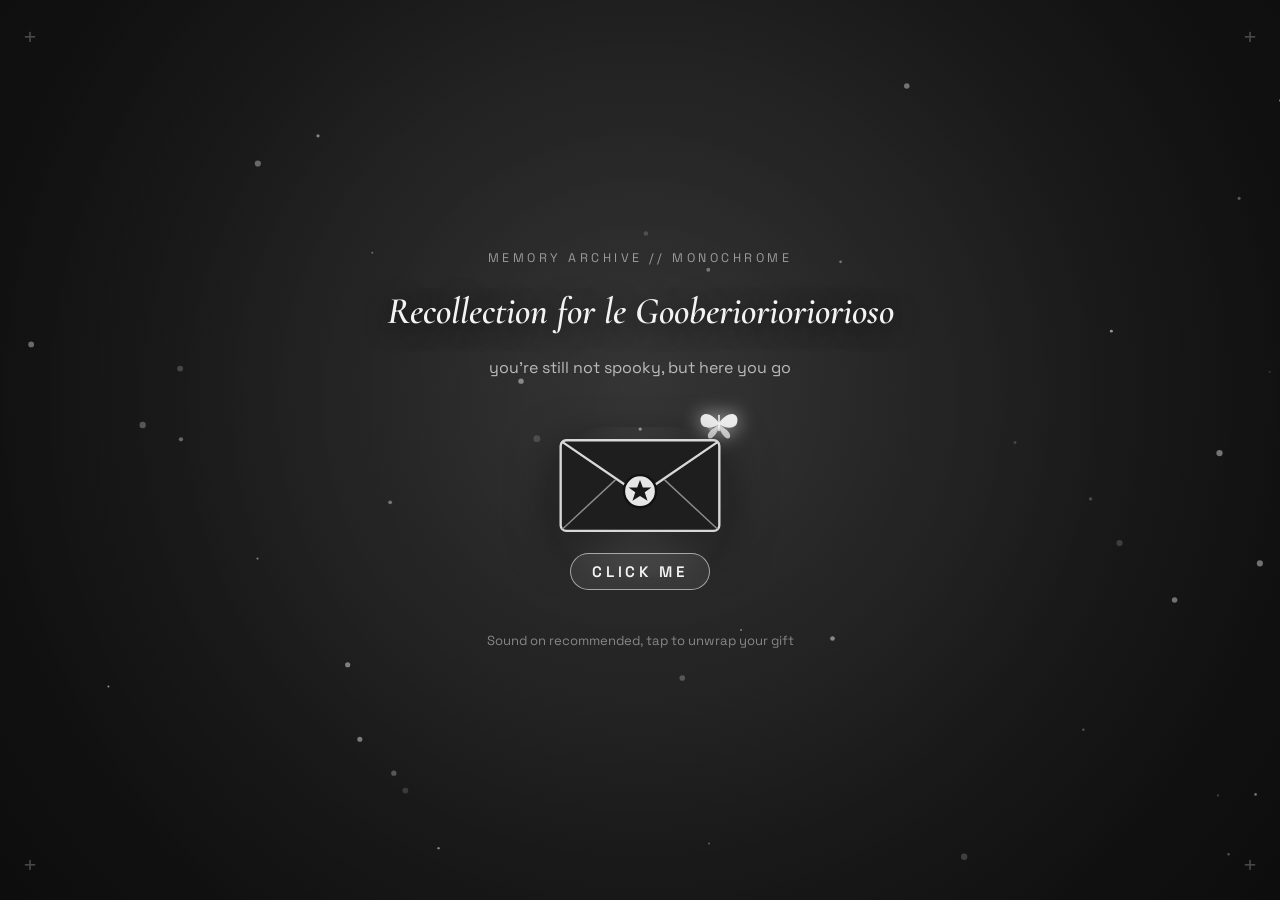
==== commit 3484b283: "Move RPG to standalone page, add multi-phase emotional bosses, fix global controls, and add Guide mo" ====
--- a/index.html
+++ b/index.html
@@ -221,7 +221,7 @@
           <div id="hero-tags" class="hero-tags"></div>
 
           <div class="hero-actions">
-            <a href="#rpg-section" class="p5-action-btn">
+            <a href="rpg.html" class="p5-action-btn">
               <span>Play Mini RPG</span>
               <span class="btn-arrow">⚔</span>
             </a>
@@ -347,319 +347,39 @@
     </section>
 
     <!-- ===================================================================
-         ACT IV: FULL MINI-JRPG ("CHRONICLES OF THE PURPLE CAFE")
+         ACT IV: FULL MINI-JRPG PORTAL ("CHRONICLES OF THE PURPLE CAFE")
          =================================================================== -->
     <section id="rpg-section" class="section-wrap reveal-block">
       <div class="section-header">
-        <span id="rpg-eyebrow" class="section-eyebrow">SECTION 02 // MINI-JRPG CAMPAIGN</span>
+        <span id="rpg-eyebrow" class="section-eyebrow">SECTION 03 // FULL STANDALONE MINI-JRPG</span>
         <h2 id="rpg-title" class="section-title">Chronicles of the Purple Café</h2>
         <p id="rpg-subtitle" class="section-desc"></p>
       </div>
 
-      <div id="rpg-arena-box" class="rpg-arena" tabindex="0">
-        <!-- Top RPG Campaign Status Bar -->
-        <div class="rpg-top-status">
-          <div class="rpg-top-left">
-            <span id="rpg-zone-name" class="rpg-chapter-pill">Zone 1: Café Leblanc Safe Room</span>
-            <span id="rpg-top-hp" class="rpg-hp-pill">HP 145/145 | SP 65/65</span>
-          </div>
-          <div class="rpg-top-right">
-            <span id="rpg-level-pill" class="rpg-level-pill">LV. 1 | 35 COINS</span>
-            <button id="rpg-menu-btn" class="rpg-menu-btn" type="button">MENU (M)</button>
-          </div>
-        </div>
-
-        <!-- 1 MORE! Banner -->
-        <div id="rpg-one-more" class="rpg-one-more" hidden>1 MORE!</div>
-
-        <!-- MODE 1: 2D EXPLORATION MAP VIEW -->
-        <div id="rpg-explore-view" class="rpg-explore-view">
-          <div id="explore-quest-pill" class="explore-quest-pill">
-            Quest: Explore Café Leblanc, talk to Morgana &amp; Chris, then head right!
-          </div>
-
-          <div class="explore-canvas-wrap">
-            <canvas id="rpg-explore-canvas" width="640" height="400" tabindex="0"></canvas>
-          </div>
-
-          <div class="explore-bottom-bar">
-            <div id="explore-notice-bar" class="explore-notice-bar">
-              Walk with WASD / Arrow keys, click tiles, or use the pad! Talk to Chris le Shiba &amp; Morgana, then head right!
-            </div>
-
-            <div class="dpad-cluster" aria-label="Touch Controls">
-              <div class="dpad-grid">
-                <span></span>
-                <button id="dpad-up" class="dpad-btn" type="button" aria-label="Move Up">▲</button>
-                <span></span>
-                <button id="dpad-left" class="dpad-btn" type="button" aria-label="Move Left">◀</button>
-                <button id="dpad-down" class="dpad-btn" type="button" aria-label="Move Down">▼</button>
-                <button id="dpad-right" class="dpad-btn" type="button" aria-label="Move Right">▶</button>
-              </div>
-              <button id="dpad-act" class="dpad-act-btn" type="button">ACT / TALK</button>
-            </div>
-          </div>
-        </div>
-
-        <!-- MODE 2: ANIMATED 60FPS BATTLE VIEW -->
-        <div id="rpg-battle-view" hidden>
-          <div class="battle-canvas-wrap">
-            <canvas id="rpg-battle-canvas" width="640" height="300"></canvas>
-          </div>
-
-          <div id="rpg-telegraph-alert" class="rpg-telegraph-alert" hidden>
-            ⚠ WARNING: ENEMY IS CHARGING A HEAVY ATTACK! USE GUARD OR SOUL SHIELD!
-          </div>
-
-          <div class="rpg-battlefield">
-            <!-- Enemy Info -->
-            <div id="rpg-boss-card" class="rpg-unit-card rpg-boss-card">
-              <div class="unit-top-row">
-                <div>
-                  <span class="unit-tag boss-tag">SHADOW FOE</span>
-                  <h3 id="rpg-boss-name" class="unit-name">The Monochrome Gloom</h3>
-                  <p id="rpg-boss-sub" class="unit-sub">Shadow of Grayscale</p>
-                </div>
-                <div id="rpg-boss-weakness" class="weakness-pill">WEAK: ??? (Scan!)</div>
-              </div>
-              <div class="bar-wrap">
-                <div class="bar-label-row">
-                  <span>ENEMY HP</span>
-                  <span id="boss-hp-text">185 / 185</span>
-                </div>
-                <div class="bar-track">
-                  <div id="boss-hp-fill" class="bar-fill boss-hp-fill" style="width: 100%"></div>
-                </div>
-              </div>
-            </div>
-
-            <!-- Party Side -->
-            <div class="rpg-unit-card rpg-party-card">
-              <div class="party-header">
-                <img id="rpg-player-avatar" class="party-avatar" src="./assets/art/art-kirana-self.jpg" alt="Kirana Self Portrait RPG Avatar" />
-                <div class="party-title-col">
-                  <span class="unit-tag party-tag">ARCANA IX: THE HERMIT</span>
-                  <h3 id="rpg-player-name" class="unit-name">Kirana (Blacc Car)</h3>
-                  <p class="unit-sub">Allies: Chris le Shiba &amp; Morgana</p>
-                </div>
-              </div>
-
-              <div class="bar-wrap">
-                <div class="bar-label-row">
-                  <span>HP</span>
-                  <span id="player-hp-text">145 / 145</span>
-                </div>
-                <div class="bar-track">
-                  <div id="player-hp-fill" class="bar-fill player-hp-fill" style="width: 100%"></div>
-                </div>
-              </div>
-
-              <div class="bar-wrap">
-                <div class="bar-label-row">
-                  <span>SP</span>
-                  <span id="player-sp-text">65 / 65</span>
-                </div>
-                <div class="bar-track">
-                  <div id="player-sp-fill" class="bar-fill player-sp-fill" style="width: 100%"></div>
-                </div>
-              </div>
-
-              <div class="bar-wrap">
-                <div class="bar-label-row">
-                  <span>X-DRIVE / SOUL GEM</span>
-                  <span id="xdrive-text">25%</span>
-                </div>
-                <div class="bar-track">
-                  <div id="xdrive-fill" class="bar-fill xdrive-fill" style="width: 25%"></div>
-                </div>
-              </div>
-
-              <div id="rpg-status-pills" class="rpg-status-pills"></div>
-            </div>
-          </div>
-
-          <div id="rpg-log" class="rpg-log" aria-live="polite">
-            Battle start! Choose your action.
-          </div>
-
-          <div id="rpg-actions" class="rpg-actions">
-            <button id="act-strike" class="rpg-btn rpg-btn-purple" type="button">
-              <strong>Stylus Strike</strong>
-              <span>0 SP Attack (+X-Drive)</span>
-            </button>
-
-            <button id="act-skills" class="rpg-btn rpg-btn-gold" type="button">
-              <strong>Skills</strong>
-              <span>Purple / Purify / Unlocked</span>
-            </button>
-
-            <button id="act-guard" class="rpg-btn rpg-btn-sky" type="button">
-              <strong>Guard</strong>
-              <span>-72% Dmg &amp; +15 SP</span>
-            </button>
-
-            <button id="act-shiba" class="rpg-btn rpg-btn-pink" type="button">
-              <strong>Shiba Baton Pass</strong>
-              <span>Baton Pass + DEF Down</span>
-            </button>
-
-            <button id="act-scan" class="rpg-btn rpg-btn-sky" type="button">
-              <strong>Sibyl Scan</strong>
-              <span>Free Weakness Intel</span>
-            </button>
-
-            <button id="act-items" class="rpg-btn rpg-btn-choco" type="button">
-              <strong>Bag / Sweets</strong>
-              <span>Choco Milk &amp; Buffs</span>
-            </button>
-
-            <button id="act-xdrive" class="rpg-btn rpg-btn-crimson" type="button" disabled>
-              <strong>X-Drive Finisher</strong>
-              <span>Needs 100% Gauge</span>
-            </button>
-
-            <button id="act-flee" class="rpg-btn rpg-btn-ghost" type="button">
-              <strong>Escape</strong>
-              <span>Run from normal mob</span>
-            </button>
-          </div>
-
-          <div id="rpg-subdrawer" class="rpg-subdrawer" hidden>
-            <div class="subdrawer-head">
-              <span id="subdrawer-title">Choose Option</span>
-              <button id="subdrawer-close" class="subdrawer-close" type="button">✕</button>
-            </div>
-            <div id="subdrawer-options" class="subdrawer-options"></div>
-          </div>
-        </div>
-
-        <!-- MODE 3: GOOD ENDING -->
-        <div id="rpg-good-ending-view" class="rpg-ending-view" hidden>
-          <div class="rpg-all-out">
-            <div class="all-out-portrait">
-              <img id="rpg-all-out-img" src="./assets/art/art-kirana-self.jpg" alt="Kirana All Out Attack" />
-            </div>
-            <div class="all-out-text">
-              <span class="all-out-kicker">GOOD ENDING // PALACE CLEARED!</span>
-              <h3 id="rpg-victory-title" class="all-out-title"></h3>
-            </div>
-          </div>
-
-          <div id="rpg-ending-summary" class="rpg-victory-loot">
-            <div class="loot-badge">TRUE BIRTHDAY ENDING UNLOCKED</div>
-            <h3 id="loot-title" class="loot-title"></h3>
-            <p id="loot-desc" class="loot-desc"></p>
-            <div class="ending-stats-grid">
-              <div class="end-stat-box">
-                <small>FINAL RANK</small>
-                <strong id="end-stat-level">Lv. 3</strong>
-              </div>
-              <div class="end-stat-box">
-                <small>TURNS PLAYED</small>
-                <strong id="end-stat-turns">0 Turns</strong>
-              </div>
-              <div class="end-stat-box">
-                <small>FINAL LOADOUT</small>
-                <strong id="end-stat-gear">Gear</strong>
-              </div>
-            </div>
-            <div class="ending-btn-row">
-              <button id="download-pass-btn" class="download-pass-btn" type="button">
-                ★ Claim &amp; Download Pass (.PNG)
-              </button>
-              <button id="rpg-newgame-btn" class="rpg-replay-btn" type="button">
-                ↺ New Game+ (Replay)
-              </button>
-            </div>
-          </div>
-        </div>
-
-        <!-- MODE 4: BAD ENDING -->
-        <div id="rpg-bad-ending-view" class="rpg-bad-ending-view" hidden>
-          <div class="bad-ending-card">
-            <span class="bad-tag">BAD ENDING // THE ENDLESS MONDAY SNOOZE</span>
-            <h3 class="bad-title">The Monochrome Gloom Prevailed...</h3>
-            <p class="bad-desc">
-              Kirana's HP hit zero and the evil alarm clock froze Café Leblanc in a 1,000-year sleepy Monday!
-              Chris le Shiba &amp; Morgana are poking you with a choco milk straw to wake back up.
-            </p>
-            <div class="ending-btn-row">
-              <button id="bad-load-btn" class="download-pass-btn" type="button">
-                ↺ Load Last Save
-              </button>
-              <button id="bad-retry-cafe-btn" class="rpg-replay-btn" type="button">
-                ☕ Wake Up in Café Safe Room (Keep Gear)
-              </button>
-            </div>
-          </div>
-        </div>
-
-        <!-- OVERLAY: TYPEWRITER DIALOGUE & CHOICES -->
-        <div id="rpg-dialogue-overlay" class="rpg-overlay-panel" hidden>
-          <div id="rpg-dlg-box" class="vn-box vn-box-overlay">
-            <div id="rpg-dlg-portrait-wrap" class="vn-portrait-wrap">
-              <img id="rpg-dlg-avatar" src="" alt="Speaker Portrait" hidden />
-              <canvas id="rpg-dlg-sprite-portrait" width="108" height="118" hidden></canvas>
-            </div>
-            <div class="vn-dialogue-col">
-              <span id="rpg-dlg-speaker" class="vn-speaker">Narration</span>
-              <p id="rpg-dlg-text" class="vn-text"></p>
-              <div id="rpg-dlg-choices" class="dlg-choices-list" hidden></div>
-              <div class="vn-controls">
-                <span class="vn-tap-hint">Tap box to continue</span>
-                <button id="rpg-dlg-next-btn" class="vn-btn" type="button">Next ▼</button>
-              </div>
-            </div>
-          </div>
-        </div>
-
-        <!-- OVERLAY: TABBED PARTY / EQUIP / BAG / SAVE MENU -->
-        <div id="rpg-menu-overlay" class="rpg-overlay-panel" hidden>
-          <div class="rpg-menu-card">
-            <div class="rpg-menu-header">
-              <div class="menu-tabs">
-                <button class="menu-tab-btn is-active" data-tab="status" type="button">Status</button>
-                <button class="menu-tab-btn" data-tab="equip" type="button">Equip</button>
-                <button class="menu-tab-btn" data-tab="bag" type="button">Bag</button>
-                <button class="menu-tab-btn" data-tab="save" type="button">Save / Load</button>
-              </div>
-              <button id="rpg-menu-close" class="subdrawer-close" type="button">✕</button>
-            </div>
-            <div id="rpg-menu-body" class="rpg-menu-body"></div>
-          </div>
-        </div>
-
-        <!-- OVERLAY: NON-LINEAR LEVEL UP BUILD PICKER -->
-        <div id="rpg-levelup-modal" class="rpg-overlay-panel" hidden>
-          <div class="rpg-levelup-card">
-            <div class="loot-badge">LEVEL UP! CHOOSE YOUR BUILD</div>
-            <p id="rpg-levelup-sub" class="levelup-sub">Kirana leveled up! Pick a stat growth path:</p>
-            <div class="levelup-grid">
-              <button id="lvl-pick-atk" class="levelup-choice-btn" type="button">
-                <strong>Artist Fury Path</strong>
-                <span>+6 ATK &amp; +5% Crit Chance</span>
-              </button>
-              <button id="lvl-pick-mag" class="levelup-choice-btn" type="button">
-                <strong>Velvet Arcana Path</strong>
-                <span>+8 MAG &amp; +15 Max SP</span>
-              </button>
-              <button id="lvl-pick-tank" class="levelup-choice-btn" type="button">
-                <strong>Cozy Tank Path</strong>
-                <span>+35 Max HP &amp; +3 DEF</span>
-              </button>
-            </div>
-          </div>
-        </div>
-
-        <!-- 13 Sentinels Thought Cloud Strip -->
-        <div class="thought-cloud-panel">
-          <div class="thought-cloud-head">
-            <span class="tc-badge">13 SENTINELS // THOUGHT CLOUD</span>
-            <span class="tc-hint">Tap a glowing keyword to recall a fragment</span>
-          </div>
-          <div id="thought-cloud-chips" class="thought-cloud-chips"></div>
-          <div id="thought-cloud-output" class="thought-cloud-output">
-            Select any keyword above to inspect its memory fragment.
+      <div class="rpg-launch-card">
+        <div class="rpg-launch-media">
+          <img src="./assets/art/art-kirana-self.jpg" alt="Kirana Phantom Artist Portrait" class="rpg-launch-portrait" />
+          <span id="rpg-launch-status" class="rpg-launch-status">STATUS: READY TO PLAY</span>
+        </div>
+
+        <div class="rpg-launch-copy">
+          <span class="p5-skew-tag">DEDICATED FULL-SCREEN ARCADE MODE</span>
+          <h3 class="rpg-launch-headline">3 Zones, Animated Turn-Based Bosses &amp; Built-In Game Guide</h3>
+          <p class="rpg-launch-desc">
+            Walk around Café Leblanc, Rainy Alley, and the Velvet Labyrinth, talk to Chris le Shiba &amp; Morgana,
+            unlock skills and loot chests, shatter multi-phase emotional boss barriers, and unlock either the
+            <strong>Official Blacc Car Pass</strong> or a cozy Sleepy Monday ending.
+          </p>
+          <ul class="rpg-launch-features">
+            <li>✦ Crisp global WASD / Arrow controls &amp; mobile D-pad</li>
+            <li>✦ Emotional HP-threshold boss dialogues &amp; breakable barriers</li>
+            <li>✦ Full in-game Guide (<kbd>G</kbd>) explaining controls, stats, skills &amp; items</li>
+          </ul>
+          <div class="rpg-launch-actions">
+            <a href="rpg.html" id="rpg-launch-btn" class="p5-action-btn">
+              <span>Enter Mini-RPG World</span>
+              <span class="btn-arrow">⚔</span>
+            </a>
           </div>
         </div>
       </div>
@@ -1057,8 +777,6 @@
 
   <script src="content.js"></script>
   <script src="audio.js"></script>
-  <script src="rpg-data.js"></script>
-  <script src="rpg.js"></script>
   <script src="app.js"></script>
 </body>
 </html>
--- a/styles.css
+++ b/styles.css
@@ -3624,6 +3624,266 @@
   font-size: 0.94rem;
   line-height: 1.5;
   color: var(--purple-pale);
+}
+
+/* ============================================================================
+   STANDALONE RPG PAGE & INDEX RPG PORTAL CARD
+   ============================================================================ */
+.rpg-standalone-body {
+  min-height: 100vh;
+  background: radial-gradient(circle at top center, #261642 0%, #120d1d 55%, #090610 100%);
+  padding-bottom: 2.5rem;
+}
+
+.rpg-page-hud {
+  display: flex;
+  align-items: center;
+  justify-content: space-between;
+  flex-wrap: wrap;
+  gap: 0.85rem;
+  padding: 0.9rem 1.4rem;
+  background: rgba(17, 13, 27, 0.92);
+  border-bottom: 2.5px solid var(--purple-soft);
+}
+
+.hud-back-link,
+.rpg-back-site-btn {
+  display: inline-flex;
+  align-items: center;
+  gap: 0.45rem;
+  padding: 0.48rem 0.92rem;
+  background: var(--purple-deep);
+  color: var(--text-main);
+  border: 2px solid var(--purple-soft);
+  box-shadow: 3px 3px 0 var(--ink-dark);
+  font-family: var(--font-sans);
+  font-size: 0.84rem;
+  font-weight: 700;
+  text-decoration: none;
+  cursor: pointer;
+  transition: transform 0.14s ease, background 0.14s ease;
+}
+
+.hud-back-link:hover,
+.rpg-back-site-btn:hover {
+  transform: translate(-1px, -1px);
+  background: var(--purple-main);
+}
+
+.rpg-page-title-chip {
+  font-family: var(--font-display);
+  font-size: 0.92rem;
+  font-weight: 800;
+  letter-spacing: 0.05em;
+  color: var(--cafe-gold);
+  background: rgba(233, 196, 106, 0.12);
+  border: 1.5px solid rgba(233, 196, 106, 0.55);
+  padding: 0.35rem 0.85rem;
+}
+
+.rpg-page-shell {
+  max-width: 1120px;
+  margin: 1.25rem auto 0;
+  padding: 0 1rem;
+}
+
+.rpg-arena-full {
+  max-width: 1080px;
+  margin: 0 auto;
+  padding: 1.35rem;
+}
+
+.rpg-arena-full .explore-canvas-wrap canvas,
+.rpg-arena-full .battle-canvas-wrap canvas {
+  display: block;
+  width: 100%;
+  height: auto;
+  image-rendering: pixelated;
+}
+
+.rpg-guide-btn {
+  padding: 0.36rem 0.78rem;
+  background: var(--cafe-gold);
+  color: var(--ink-dark);
+  border: 2px solid var(--ink-dark);
+  font-family: var(--font-sans);
+  font-size: 0.8rem;
+  font-weight: 800;
+  cursor: pointer;
+  box-shadow: 2px 2px 0 var(--ink-dark);
+}
+
+.rpg-guide-btn:hover {
+  background: #ffd166;
+}
+
+.rpg-controls-legend {
+  display: flex;
+  flex-wrap: wrap;
+  gap: 0.65rem 1.15rem;
+  padding: 0.55rem 0.85rem;
+  margin-bottom: 0.8rem;
+  background: rgba(199, 125, 255, 0.09);
+  border: 1.5px solid rgba(199, 125, 255, 0.35);
+  font-size: 0.8rem;
+  color: var(--purple-pale);
+}
+
+.rpg-controls-legend kbd,
+.rpg-launch-features kbd {
+  display: inline-block;
+  padding: 0.1rem 0.4rem;
+  background: #24193c;
+  color: var(--cafe-gold);
+  border: 1px solid var(--purple-soft);
+  border-radius: 3px;
+  font-family: var(--font-sans);
+  font-size: 0.75rem;
+  font-weight: 800;
+}
+
+.rpg-barrier-alert {
+  margin-bottom: 0.75rem;
+  padding: 0.58rem 0.9rem;
+  background: rgba(157, 78, 221, 0.25);
+  border: 2px solid var(--purple-soft);
+  color: #f3e5ff;
+  font-size: 0.85rem;
+  font-weight: 700;
+  text-align: center;
+}
+
+.guide-tab-btn {
+  padding: 0.42rem 0.78rem;
+  background: rgba(255, 255, 255, 0.06);
+  color: var(--text-muted);
+  border: 1.5px solid rgba(199, 125, 255, 0.35);
+  font-family: var(--font-sans);
+  font-size: 0.8rem;
+  font-weight: 700;
+  cursor: pointer;
+}
+
+.guide-tab-btn.is-active {
+  background: var(--purple-main);
+  color: #fff;
+  border-color: var(--cafe-gold);
+}
+
+.guide-grid {
+  display: grid;
+  grid-template-columns: repeat(auto-fit, minmax(260px, 1fr));
+  gap: 0.95rem;
+}
+
+.guide-card {
+  background: rgba(15, 11, 24, 0.85);
+  border: 2px solid rgba(199, 125, 255, 0.35);
+  padding: 0.9rem 1rem;
+}
+
+.guide-card h5 {
+  margin: 0 0 0.55rem;
+  font-family: var(--font-display);
+  font-size: 0.95rem;
+  color: var(--cafe-gold);
+}
+
+.guide-card ul {
+  margin: 0;
+  padding-left: 1.15rem;
+  font-size: 0.84rem;
+  line-height: 1.5;
+  color: var(--purple-pale);
+}
+
+.guide-card li + li {
+  margin-top: 0.38rem;
+}
+
+/* Index Page RPG Portal Card */
+.rpg-launch-card {
+  display: grid;
+  grid-template-columns: 240px 1fr;
+  gap: 1.5rem;
+  align-items: center;
+  padding: 1.45rem;
+  background: linear-gradient(135deg, rgba(31, 21, 49, 0.95), rgba(18, 13, 29, 0.98));
+  border: 3px solid var(--purple-soft);
+  box-shadow: 8px 8px 0 var(--ink-dark);
+}
+
+.rpg-launch-media {
+  display: flex;
+  flex-direction: column;
+  align-items: center;
+  gap: 0.7rem;
+}
+
+.rpg-launch-portrait {
+  width: 100%;
+  max-width: 220px;
+  aspect-ratio: 1 / 1;
+  object-fit: cover;
+  border: 3px solid var(--cafe-gold);
+  box-shadow: 5px 5px 0 var(--ink-dark);
+}
+
+.rpg-launch-status {
+  display: inline-block;
+  padding: 0.28rem 0.65rem;
+  background: rgba(112, 214, 255, 0.14);
+  border: 1.5px solid var(--velvet-sky);
+  color: var(--velvet-sky);
+  font-size: 0.74rem;
+  font-weight: 800;
+  letter-spacing: 0.04em;
+}
+
+.rpg-launch-status.is-cleared {
+  background: rgba(128, 237, 153, 0.16);
+  border-color: #80ed99;
+  color: #80ed99;
+}
+
+.rpg-launch-headline {
+  margin: 0.55rem 0 0.45rem;
+  font-family: var(--font-display);
+  font-size: 1.35rem;
+  color: var(--text-main);
+}
+
+.rpg-launch-desc {
+  margin: 0 0 0.75rem;
+  font-size: 0.94rem;
+  line-height: 1.55;
+  color: var(--purple-pale);
+}
+
+.rpg-launch-features {
+  margin: 0 0 1.05rem;
+  padding: 0;
+  list-style: none;
+  display: grid;
+  gap: 0.3rem;
+  font-size: 0.87rem;
+  color: var(--cafe-gold);
+}
+
+.rpg-launch-actions {
+  display: flex;
+  flex-wrap: wrap;
+  gap: 0.75rem;
+}
+
+@media (max-width: 760px) {
+  .rpg-launch-card {
+    grid-template-columns: 1fr;
+    text-align: center;
+  }
+  .rpg-launch-actions {
+    justify-content: center;
+  }
 }
 
 /* ============================================================================
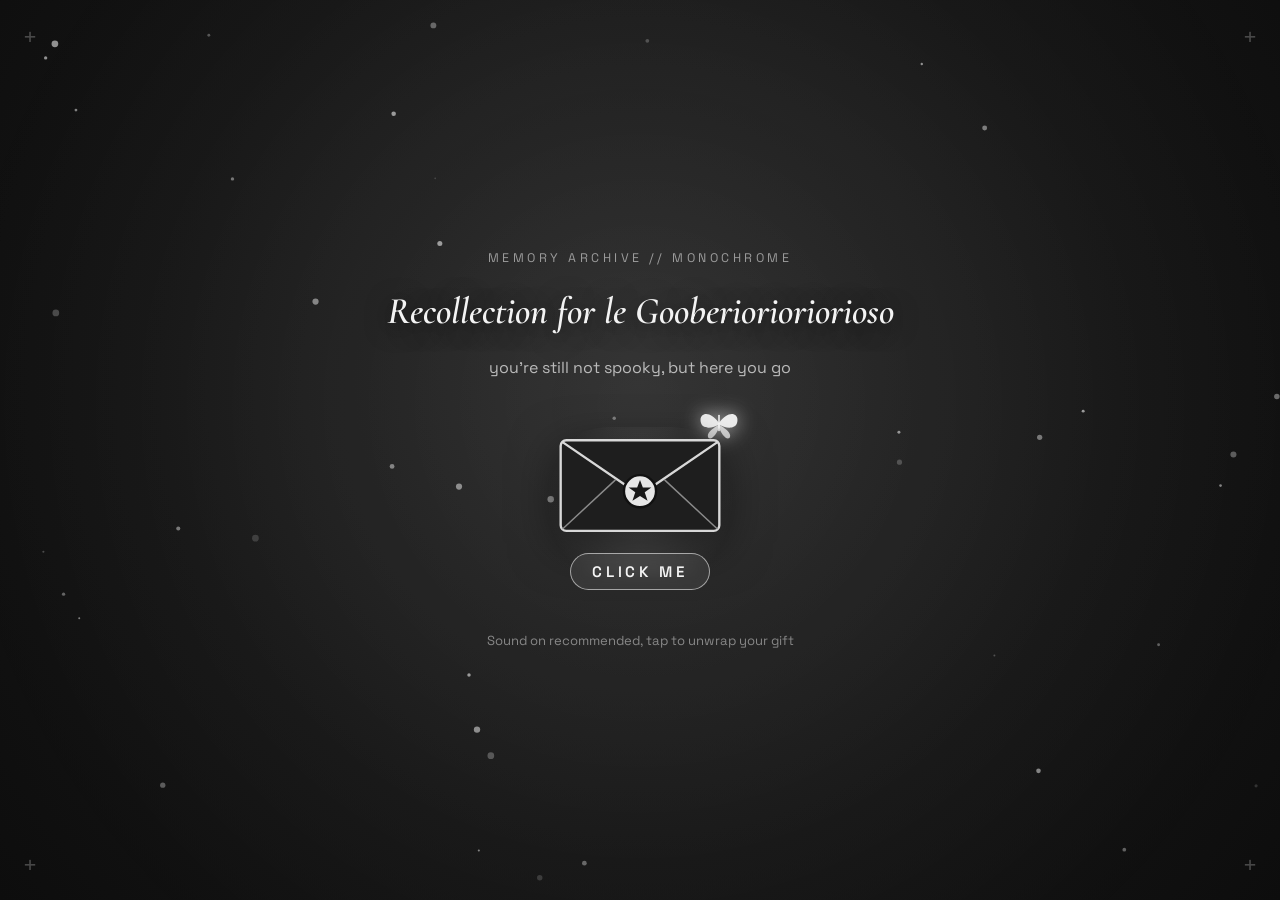
==== commit 8640f800: "Keep website music playing seamlessly when switching between main site and RPG" ====
--- a/index.html
+++ b/index.html
@@ -775,6 +775,11 @@
     </div>
   </div>
 
+  <!-- Fullscreen RPG Overlay (keeps main website song playing uninterrupted) -->
+  <div id="rpg-frame-modal" class="rpg-frame-modal" hidden aria-label="Mini-RPG Fullscreen View">
+    <iframe id="rpg-frame" class="rpg-frame" src="about:blank" title="Chronicles of the Purple Café Mini-RPG"></iframe>
+  </div>
+
   <script src="content.js"></script>
   <script src="audio.js"></script>
   <script src="app.js"></script>
--- a/styles.css
+++ b/styles.css
@@ -3884,6 +3884,25 @@
   .rpg-launch-actions {
     justify-content: center;
   }
+}
+
+.rpg-frame-modal {
+  position: fixed;
+  inset: 0;
+  z-index: 9950;
+  background: #090610;
+  display: block;
+}
+
+.rpg-frame-modal[hidden] {
+  display: none;
+}
+
+.rpg-frame {
+  width: 100%;
+  height: 100%;
+  border: 0;
+  display: block;
 }
 
 /* ============================================================================
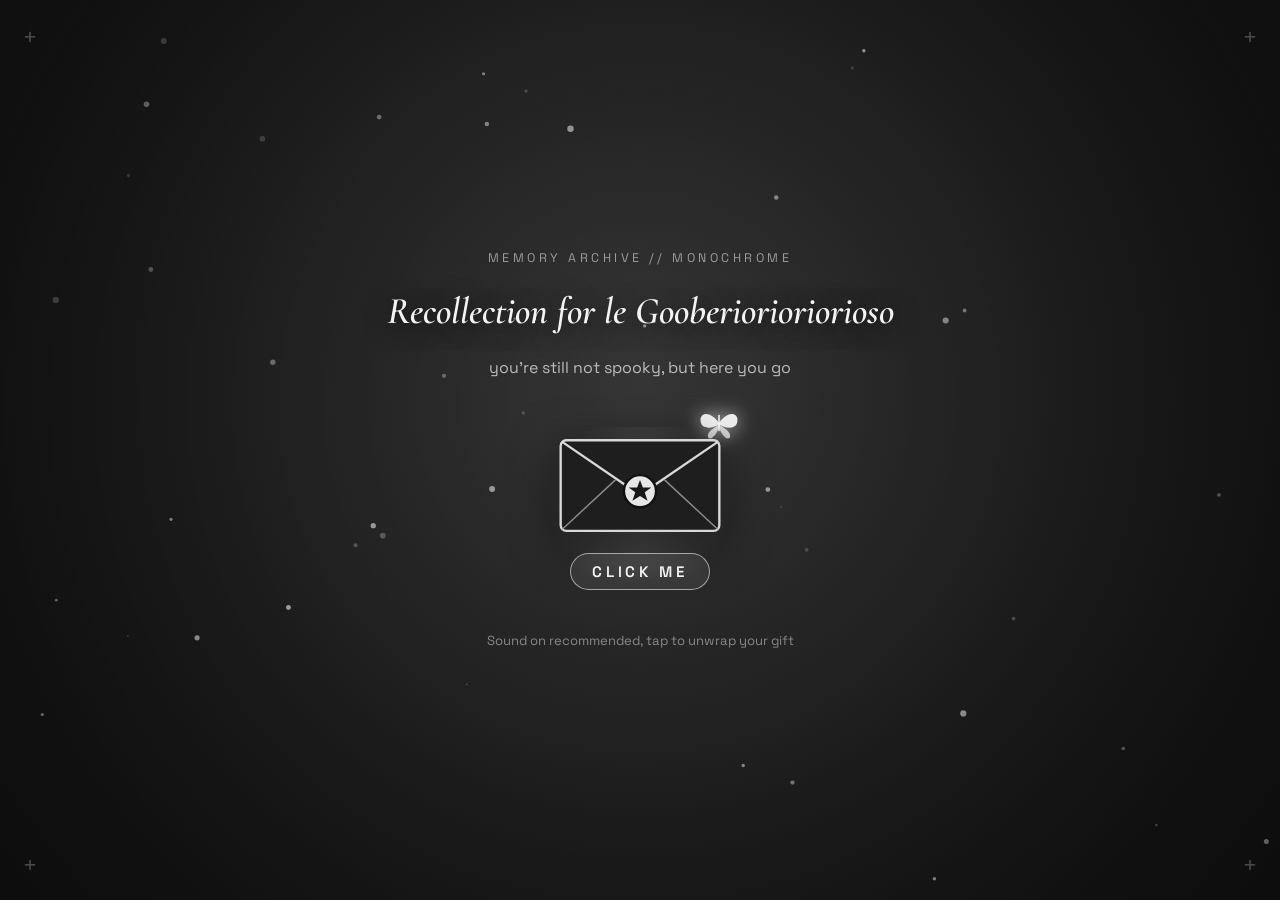
==== commit e9443a14: "Update Calling Card and Final Letter copy with 3D sealed scroll reveal, starlight flash, and sentime" ====
--- a/index.html
+++ b/index.html
@@ -718,20 +718,85 @@
         <span id="letter-eyebrow" class="section-eyebrow">FINAL NOTE // OPEN LETTER</span>
       </div>
 
-      <article class="letter-paper">
-        <div class="letter-tape" aria-hidden="true"></div>
-        <h2 id="letter-salutation" class="letter-salutation">Dear Kirana,</h2>
-        <div id="letter-body" class="letter-body"></div>
-        <div class="letter-signoff-row">
-          <div class="letter-sticker-wrap">
-            <img id="letter-art-stamp" src="./assets/art/art-blacc-car-shiba.jpg" alt="Blacc Car and Shiba cuddle doodle" />
-          </div>
-          <div class="letter-signoff">
-            <p id="letter-closing" class="letter-closing"></p>
-            <p id="letter-signature" class="letter-signature">from el goober, chris</p>
-          </div>
-        </div>
-      </article>
+      <!-- CLOSED 3D CELESTIAL ENVELOPE STAGE -->
+      <div id="letter-closed-stage" class="letter-closed-stage">
+        <button id="open-letter-btn" class="letter-envelope-btn" type="button" aria-expanded="false" aria-controls="letter-scroll-stage">
+          <div class="envelope-orbit-stars" aria-hidden="true">
+            <span class="orb-star s1">✦</span>
+            <span class="orb-star s2">✧</span>
+            <span class="orb-star s3">★</span>
+            <span class="orb-star s4">✦</span>
+          </div>
+          <div class="envelope-3d-body">
+            <div class="envelope-flap"></div>
+            <div class="envelope-liner"></div>
+            <div class="envelope-front">
+              <div class="envelope-card-header">ROYAL ARCANA IX // BIRTHDAY SEAL</div>
+              <div class="envelope-to">For Kirana</div>
+              <div class="envelope-sub">A Sealed Letter From El Goober, Chris</div>
+            </div>
+            <div class="envelope-wax-seal" aria-hidden="true">
+              <span>★</span>
+            </div>
+          </div>
+          <span class="envelope-prompt">✦ Click to Break Seal &amp; Unroll Letter ✦</span>
+        </button>
+      </div>
+
+      <!-- OPENED FANCY 3D STARLIGHT SCROLL STAGE -->
+      <div id="letter-scroll-stage" class="letter-scroll-stage" hidden>
+        <div class="scroll-rod scroll-rod-top" aria-hidden="true">
+          <span class="rod-cap left"></span>
+          <span class="rod-bar"></span>
+          <span class="rod-cap right"></span>
+        </div>
+
+        <article class="letter-paper letter-paper-fancy">
+          <div class="letter-stars-layer" aria-hidden="true">
+            <span class="l-star st-1">✦</span>
+            <span class="l-star st-2">✧</span>
+            <span class="l-star st-3">★</span>
+            <span class="l-star st-4">✦</span>
+            <span class="l-star st-5">✧</span>
+            <span class="l-star st-6">✦</span>
+          </div>
+          <div class="letter-corner tl" aria-hidden="true">✦</div>
+          <div class="letter-corner tr" aria-hidden="true">✦</div>
+          <div class="letter-corner bl" aria-hidden="true">✦</div>
+          <div class="letter-corner br" aria-hidden="true">✦</div>
+
+          <div class="letter-header-crest" aria-hidden="true">
+            <span class="crest-line"></span>
+            <span class="crest-gem">★ THE HERMIT &amp; LE SHIBA ★</span>
+            <span class="crest-line"></span>
+          </div>
+
+          <h2 id="letter-salutation" class="letter-salutation">Dear Kirana,</h2>
+          <div id="letter-body" class="letter-body"></div>
+
+          <div class="letter-signoff-row">
+            <div class="letter-sticker-wrap">
+              <img id="letter-art-stamp" src="./assets/art/art-blacc-car-shiba.jpg" alt="Blacc Car and Shiba cuddle doodle" />
+            </div>
+            <div class="letter-signoff">
+              <p id="letter-closing" class="letter-closing"></p>
+              <p id="letter-signature" class="letter-signature">from el goober, chris</p>
+            </div>
+          </div>
+        </article>
+
+        <div class="scroll-rod scroll-rod-bottom" aria-hidden="true">
+          <span class="rod-cap left"></span>
+          <span class="rod-bar"></span>
+          <span class="rod-cap right"></span>
+        </div>
+
+        <div class="letter-fold-row">
+          <button id="fold-letter-btn" class="fold-letter-btn" type="button">
+            ↺ Seal &amp; Fold Scroll Again
+          </button>
+        </div>
+      </div>
 
       <div class="footer-replay">
         <button id="rewrap-btn" class="rewrap-btn" type="button">
@@ -775,6 +840,9 @@
     </div>
   </div>
 
+  <!-- Golden-Violet Full Website Bloom Flash for Opening the Final Letter -->
+  <div id="letter-grand-flash" class="letter-grand-flash" aria-hidden="true"></div>
+
   <!-- Fullscreen RPG Overlay (keeps main website song playing uninterrupted) -->
   <div id="rpg-frame-modal" class="rpg-frame-modal" hidden aria-label="Mini-RPG Fullscreen View">
     <iframe id="rpg-frame" class="rpg-frame" src="about:blank" title="Chronicles of the Purple Café Mini-RPG"></iframe>
--- a/styles.css
+++ b/styles.css
@@ -3275,49 +3275,418 @@
   padding-bottom: 3rem;
 }
 
+/* Full-website celestial starlight bloom flash when letter opens */
+.letter-grand-flash {
+  position: fixed;
+  inset: 0;
+  z-index: 9995;
+  pointer-events: none;
+  opacity: 0;
+  background: radial-gradient(
+    circle at 50% 55%,
+    rgba(255, 244, 214, 0.95) 0%,
+    rgba(233, 196, 106, 0.72) 28%,
+    rgba(199, 125, 255, 0.48) 58%,
+    rgba(112, 214, 255, 0.16) 82%,
+    transparent 100%
+  );
+}
+
+.letter-grand-flash.is-active {
+  animation: grandLetterFlash 1.7s cubic-bezier(0.22, 1, 0.36, 1) forwards;
+}
+
+body.is-letter-celebrating .main-experience {
+  animation: siteWarmGlow 2.4s ease-out;
+}
+
+@keyframes grandLetterFlash {
+  0% {
+    opacity: 0;
+    transform: scale(0.75);
+  }
+  16% {
+    opacity: 0.96;
+    transform: scale(1.06);
+  }
+  48% {
+    opacity: 0.5;
+    transform: scale(1.12);
+  }
+  100% {
+    opacity: 0;
+    transform: scale(1.22);
+  }
+}
+
+@keyframes siteWarmGlow {
+  0%, 100% {
+    filter: brightness(1) saturate(1);
+  }
+  20% {
+    filter: brightness(1.22) saturate(1.18);
+  }
+}
+
+/* Closed 3D Celestial Envelope Stage */
+.letter-closed-stage {
+  display: flex;
+  justify-content: center;
+  padding: 1.5rem 0 2rem;
+  perspective: 1100px;
+}
+
+.letter-closed-stage.is-breaking .letter-envelope-btn {
+  animation: envelopeBreakOut 0.45s ease-in forwards;
+}
+
+@keyframes envelopeBreakOut {
+  0% {
+    opacity: 1;
+    transform: scale(1) rotateX(0deg);
+  }
+  45% {
+    opacity: 1;
+    transform: scale(1.08) rotateX(14deg);
+  }
+  100% {
+    opacity: 0;
+    transform: scale(0.86) translateY(-28px) rotateX(-18deg);
+  }
+}
+
+.letter-envelope-btn {
+  position: relative;
+  width: min(500px, 94vw);
+  padding: 1.5rem 1.4rem 1.25rem;
+  border: none;
+  background: transparent;
+  color: var(--text-main);
+  cursor: pointer;
+  transform-style: preserve-3d;
+  transition: transform 0.38s cubic-bezier(0.22, 1, 0.36, 1);
+}
+
+.letter-envelope-btn:hover {
+  transform: translateY(-7px) rotateX(6deg) rotateY(-2deg);
+}
+
+.envelope-orbit-stars {
+  position: absolute;
+  inset: -14px;
+  pointer-events: none;
+}
+
+.orb-star {
+  position: absolute;
+  color: var(--cafe-gold);
+  font-size: 1.15rem;
+  text-shadow: 0 0 12px rgba(233, 196, 106, 0.85);
+  animation: twinkleStar 2.6s ease-in-out infinite;
+}
+
+.orb-star.s1 { top: 4%; left: 6%; animation-delay: 0s; }
+.orb-star.s2 { top: 10%; right: 8%; color: var(--purple-soft); animation-delay: 0.7s; }
+.orb-star.s3 { bottom: 22%; left: 3%; color: var(--velvet-sky); animation-delay: 1.3s; }
+.orb-star.s4 { bottom: 18%; right: 4%; animation-delay: 1.9s; }
+
+@keyframes twinkleStar {
+  0%, 100% {
+    opacity: 0.45;
+    transform: scale(0.85) rotate(0deg);
+  }
+  50% {
+    opacity: 1;
+    transform: scale(1.22) rotate(12deg);
+  }
+}
+
+.envelope-3d-body {
+  position: relative;
+  min-height: 245px;
+  background: linear-gradient(145deg, #271944 0%, #160e29 65%, #100a1d 100%);
+  border: 2.5px solid var(--cafe-gold);
+  box-shadow:
+    0 22px 45px rgba(8, 5, 16, 0.75),
+    10px 10px 0 var(--ink-dark),
+    inset 0 0 28px rgba(199, 125, 255, 0.18);
+  overflow: hidden;
+  display: flex;
+  flex-direction: column;
+  justify-content: center;
+  align-items: center;
+  padding: 2.8rem 1.5rem 2.2rem;
+}
+
+.envelope-flap {
+  position: absolute;
+  top: 0;
+  left: 0;
+  right: 0;
+  height: 118px;
+  background: linear-gradient(180deg, rgba(157, 78, 221, 0.36), rgba(43, 25, 76, 0.88));
+  clip-path: polygon(0 0, 100% 0, 50% 100%);
+  border-bottom: 2px solid rgba(233, 196, 106, 0.55);
+  transition: transform 0.35s ease;
+  transform-origin: top center;
+}
+
+.letter-envelope-btn:hover .envelope-flap {
+  transform: rotateX(18deg);
+}
+
+.envelope-liner {
+  position: absolute;
+  inset: 9px;
+  border: 1.5px dashed rgba(233, 196, 106, 0.35);
+  pointer-events: none;
+}
+
+.envelope-front {
+  position: relative;
+  z-index: 2;
+  text-align: center;
+  margin-top: 2.4rem;
+}
+
+.envelope-card-header {
+  font-size: 0.72rem;
+  font-weight: 800;
+  letter-spacing: 0.16em;
+  color: var(--velvet-sky);
+  margin-bottom: 0.45rem;
+}
+
+.envelope-to {
+  font-family: var(--font-serif);
+  font-size: 1.85rem;
+  font-weight: 700;
+  color: var(--cafe-gold);
+  text-shadow: 0 2px 10px rgba(233, 196, 106, 0.35);
+}
+
+.envelope-sub {
+  margin-top: 0.3rem;
+  font-size: 0.88rem;
+  color: var(--purple-pale);
+}
+
+.envelope-wax-seal {
+  position: relative;
+  z-index: 3;
+  margin-top: 1.05rem;
+  width: 58px;
+  height: 58px;
+  border-radius: 50%;
+  background: radial-gradient(circle at 35% 32%, #ff5c77 0%, #c9184a 55%, #750b2c 100%);
+  border: 2.5px solid var(--cafe-gold);
+  box-shadow: 0 6px 18px rgba(230, 57, 70, 0.55), 0 0 0 4px rgba(233, 196, 106, 0.15);
+  display: grid;
+  place-items: center;
+  font-size: 1.35rem;
+  color: var(--cafe-gold);
+  animation: sealPulse 2.2s ease-in-out infinite;
+}
+
+@keyframes sealPulse {
+  0%, 100% {
+    transform: scale(1);
+    box-shadow: 0 6px 18px rgba(230, 57, 70, 0.55), 0 0 0 4px rgba(233, 196, 106, 0.16);
+  }
+  50% {
+    transform: scale(1.07);
+    box-shadow: 0 8px 26px rgba(233, 196, 106, 0.55), 0 0 0 8px rgba(233, 196, 106, 0.22);
+  }
+}
+
+.envelope-prompt {
+  display: inline-block;
+  margin-top: 1.05rem;
+  padding: 0.42rem 1.05rem;
+  background: rgba(233, 196, 106, 0.14);
+  border: 1.5px solid var(--cafe-gold);
+  color: var(--cafe-gold);
+  font-size: 0.82rem;
+  font-weight: 800;
+  letter-spacing: 0.06em;
+}
+
+/* Majestic Unrolled Starlight Scroll */
+.letter-scroll-stage {
+  max-width: 820px;
+  margin: 0 auto;
+  perspective: 1400px;
+}
+
+.letter-scroll-stage.is-unrolling .letter-paper-fancy {
+  animation: majesticScrollUnroll 1.15s cubic-bezier(0.22, 1, 0.36, 1) forwards;
+}
+
+.letter-scroll-stage.is-unrolling .scroll-rod-bottom {
+  animation: scrollRodDrop 1.15s cubic-bezier(0.22, 1, 0.36, 1) forwards;
+}
+
+.letter-scroll-stage.is-unrolling .letter-body p {
+  opacity: 0;
+  animation: letterParaFadeIn 0.7s ease-out forwards;
+  animation-delay: calc(0.45s + var(--p-idx, 0) * 0.14s);
+}
+
+@keyframes majesticScrollUnroll {
+  0% {
+    opacity: 0;
+    transform: perspective(1200px) rotateX(-68deg) scaleY(0.18);
+    transform-origin: top center;
+  }
+  65% {
+    opacity: 1;
+    transform: perspective(1200px) rotateX(6deg) scaleY(1.02);
+    transform-origin: top center;
+  }
+  100% {
+    opacity: 1;
+    transform: perspective(1200px) rotateX(0deg) scaleY(1);
+    transform-origin: top center;
+  }
+}
+
+@keyframes scrollRodDrop {
+  0% {
+    opacity: 0;
+    transform: translateY(-160px) scale(0.92);
+  }
+  100% {
+    opacity: 1;
+    transform: translateY(0) scale(1);
+  }
+}
+
+@keyframes letterParaFadeIn {
+  0% {
+    opacity: 0;
+    transform: translateY(10px);
+  }
+  100% {
+    opacity: 1;
+    transform: translateY(0);
+  }
+}
+
+.scroll-rod {
+  display: flex;
+  align-items: center;
+  width: 100%;
+  height: 20px;
+  margin: 0 auto;
+  filter: drop-shadow(0 6px 10px rgba(0, 0, 0, 0.6));
+}
+
+.rod-bar {
+  flex: 1;
+  height: 12px;
+  background: linear-gradient(180deg, #ffe29a 0%, #e9c46a 45%, #8f6b24 100%);
+  border-top: 2px solid #fff5d6;
+  border-bottom: 2px solid var(--ink-dark);
+}
+
+.rod-cap {
+  width: 24px;
+  height: 20px;
+  background: linear-gradient(180deg, #c77dff 0%, #7b2cbf 55%, #3c096c 100%);
+  border: 2px solid var(--cafe-gold);
+  border-radius: 5px;
+}
+
 .letter-paper {
   position: relative;
-  max-width: 780px;
+  max-width: 790px;
   margin: 0 auto;
-  background: rgba(29, 22, 43, 0.95);
-  border: 2.5px solid var(--purple-soft);
-  box-shadow: 10px 10px 0 var(--ink-dark);
-  padding: clamp(1.8rem, 4.5vw, 3.2rem);
-  background-image: repeating-linear-gradient(
-    transparent,
-    transparent 31px,
-    rgba(199, 125, 255, 0.12) 32px
-  );
-}
-
-.letter-tape {
+  background:
+    radial-gradient(circle at top right, rgba(233, 196, 106, 0.1), transparent 42%),
+    radial-gradient(circle at bottom left, rgba(112, 214, 255, 0.1), transparent 45%),
+    linear-gradient(180deg, rgba(33, 22, 54, 0.97) 0%, rgba(21, 15, 34, 0.98) 100%);
+  border-left: 3px solid var(--cafe-gold);
+  border-right: 3px solid var(--cafe-gold);
+  box-shadow:
+    0 24px 60px rgba(8, 5, 16, 0.8),
+    12px 12px 0 var(--ink-dark),
+    inset 0 0 36px rgba(199, 125, 255, 0.14);
+  padding: clamp(2rem, 4.8vw, 3.4rem);
+  overflow: hidden;
+}
+
+.letter-stars-layer {
   position: absolute;
-  top: -14px;
-  left: 50%;
-  transform: translateX(-50%) rotate(-2deg);
-  width: 120px;
-  height: 26px;
-  background: rgba(199, 125, 255, 0.78);
-  border: 2px solid var(--ink-dark);
+  inset: 0;
+  pointer-events: none;
+}
+
+.l-star {
+  position: absolute;
+  color: rgba(233, 196, 106, 0.42);
+  font-size: 0.95rem;
+  animation: twinkleStar 3.4s ease-in-out infinite;
+}
+
+.l-star.st-1 { top: 6%; right: 8%; animation-delay: 0.2s; }
+.l-star.st-2 { top: 24%; left: 4%; color: rgba(199, 125, 255, 0.45); animation-delay: 1s; }
+.l-star.st-3 { top: 48%; right: 5%; animation-delay: 1.7s; }
+.l-star.st-4 { top: 66%; left: 5%; color: rgba(112, 214, 255, 0.42); animation-delay: 2.3s; }
+.l-star.st-5 { bottom: 20%; right: 9%; animation-delay: 0.9s; }
+.l-star.st-6 { bottom: 10%; left: 10%; color: rgba(233, 196, 106, 0.5); animation-delay: 1.5s; }
+
+.letter-corner {
+  position: absolute;
+  font-size: 1rem;
+  color: var(--cafe-gold);
+  opacity: 0.8;
+  pointer-events: none;
+}
+.letter-corner.tl { top: 12px; left: 14px; }
+.letter-corner.tr { top: 12px; right: 14px; }
+.letter-corner.bl { bottom: 12px; left: 14px; }
+.letter-corner.br { bottom: 12px; right: 14px; }
+
+.letter-header-crest {
+  display: flex;
+  align-items: center;
+  gap: 0.85rem;
+  margin-bottom: 1.35rem;
+}
+
+.crest-line {
+  flex: 1;
+  height: 1.5px;
+  background: linear-gradient(90deg, transparent, var(--cafe-gold), transparent);
+}
+
+.crest-gem {
+  font-size: 0.76rem;
+  font-weight: 800;
+  letter-spacing: 0.16em;
+  color: var(--cafe-gold);
 }
 
 .letter-salutation {
-  margin: 0 0 1.1rem;
+  margin: 0 0 1.15rem;
   font-family: var(--font-serif);
-  font-size: 2rem;
+  font-size: 2.08rem;
   font-weight: 700;
   color: var(--cafe-gold);
+  text-shadow: 0 2px 12px rgba(233, 196, 106, 0.22);
 }
 
 .letter-body p {
-  margin: 0 0 1rem;
+  margin: 0 0 1.08rem;
   font-size: 1.03rem;
-  line-height: 1.78;
+  line-height: 1.82;
   color: var(--purple-pale);
 }
 
 .letter-signoff-row {
-  margin-top: 2rem;
+  margin-top: 2.1rem;
+  padding-top: 1.25rem;
+  border-top: 1.5px dashed rgba(233, 196, 106, 0.3);
   display: flex;
   flex-wrap: wrap;
   align-items: flex-end;
@@ -3326,9 +3695,9 @@
 }
 
 .letter-sticker-wrap {
-  width: 132px;
-  border: 2px solid var(--purple-soft);
-  box-shadow: 4px 4px 0 var(--ink-dark);
+  width: 136px;
+  border: 2.5px solid var(--cafe-gold);
+  box-shadow: 5px 5px 0 var(--ink-dark);
   overflow: hidden;
   transform: rotate(-3deg);
   background: #fff;
@@ -3347,16 +3716,37 @@
 
 .letter-closing {
   margin: 0 0 0.25rem;
-  font-size: 0.96rem;
-  color: var(--text-muted);
+  font-size: 0.98rem;
+  color: var(--velvet-sky);
 }
 
 .letter-signature {
   margin: 0;
   font-family: var(--font-hand);
-  font-size: 2.25rem;
+  font-size: 2.35rem;
   font-weight: 700;
   color: var(--purple-soft);
+}
+
+.letter-fold-row {
+  text-align: center;
+  margin-top: 1.15rem;
+}
+
+.fold-letter-btn {
+  padding: 0.45rem 0.95rem;
+  background: rgba(199, 125, 255, 0.14);
+  border: 1.5px solid var(--purple-soft);
+  color: var(--purple-pale);
+  font-family: var(--font-sans);
+  font-size: 0.82rem;
+  font-weight: 700;
+  cursor: pointer;
+}
+
+.fold-letter-btn:hover {
+  background: var(--purple-main);
+  color: #fff;
 }
 
 .footer-replay {
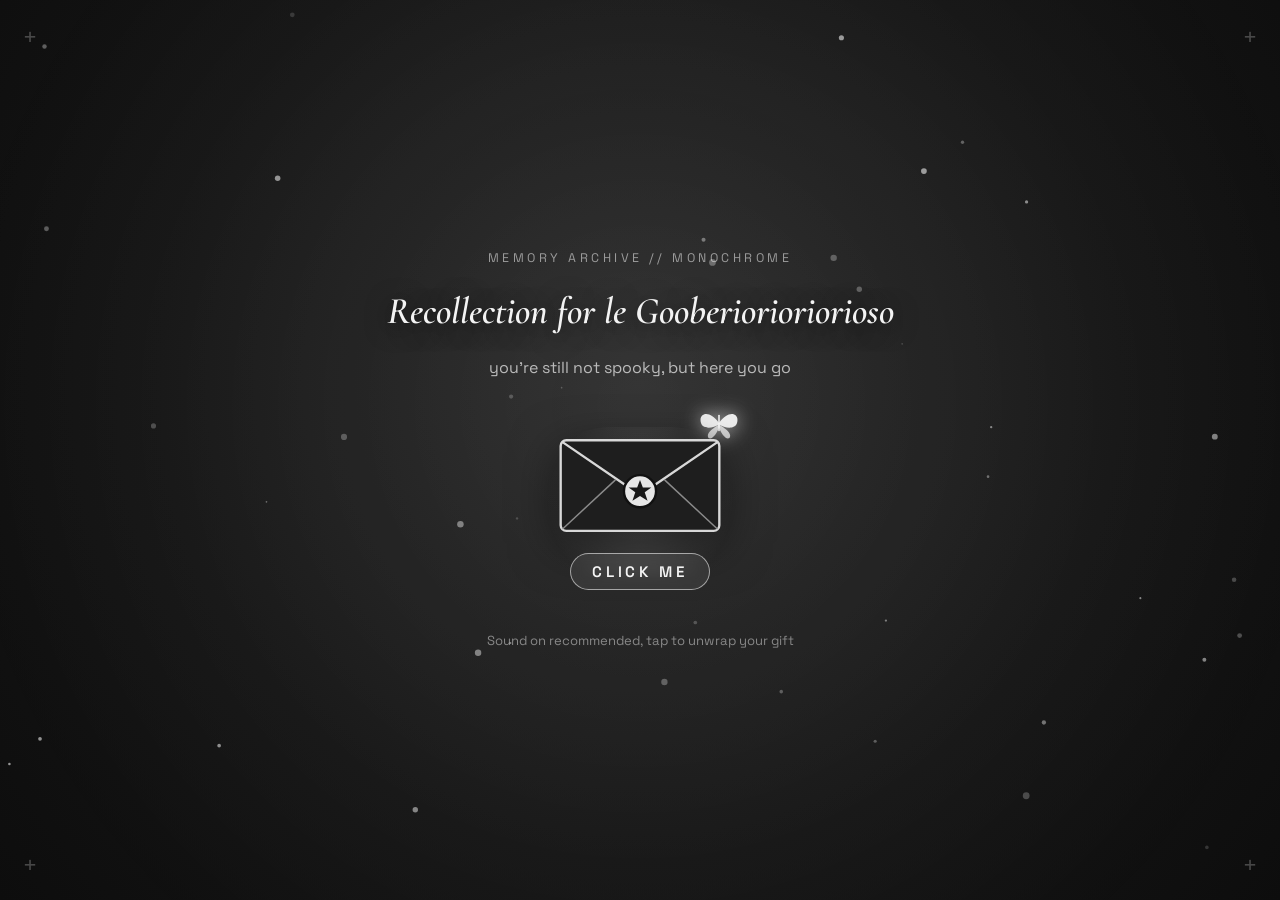
==== commit 6f48a633: "Add 3D spinning Arcana, Secret Memory Vault with reset, persistent progress, multi-stage Confidant, " ====
--- a/index.html
+++ b/index.html
@@ -114,8 +114,16 @@
       <div class="hud-left">
         <button id="music-toggle-btn" class="hud-pill hud-music-btn" type="button" title="Play or Pause Music">
           <span class="eq-bars" aria-hidden="true"><i></i><i></i><i></i></span>
-          <span id="music-track-name" class="track-name">Beneath the Mask (Rainy Mood)</span>
+          <span id="music-track-name" class="track-name">Rainy Café Side A</span>
           <span id="music-state-badge" class="music-badge">PLAYING</span>
+        </button>
+
+        <button id="music-next-btn" class="hud-pill hud-icon-btn" type="button" title="Switch to Next Website Song" aria-label="Next Website Song">
+          ⏭
+        </button>
+
+        <button id="rain-ambience-btn" class="hud-pill hud-rain-btn" type="button" aria-pressed="false" title="Toggle Cozy Rainy Window Ambience">
+          ☂ RAIN
         </button>
 
         <div class="hud-pill hud-volume-wrap" title="Volume">
@@ -123,8 +131,8 @@
           <input id="volume-slider" type="range" min="0" max="1" step="0.05" value="0.45" aria-label="Music volume" />
         </div>
 
-        <!-- Madoka Magica Soul Gem Secret Tracker -->
-        <div id="egg-counter-pill" class="hud-pill hud-egg-counter" title="Find hidden doodles to purify your Soul Gem!">
+        <!-- Madoka Magica Soul Gem Secret Tracker (Clickable to open Secret Vault!) -->
+        <button id="egg-counter-pill" class="hud-pill hud-egg-counter" type="button" title="Click to inspect your Soul Gem & Secret Memory Vault!">
           <svg id="hud-soul-gem" class="soul-gem-svg level-0" viewBox="0 0 28 34" aria-hidden="true">
             <ellipse cx="14" cy="17" rx="9" ry="12" fill="currentColor" stroke="#E9C46A" stroke-width="2" />
             <polygon points="14,7 19,17 14,27 9,17" fill="#FFFDF7" opacity="0.55" />
@@ -132,7 +140,7 @@
             <circle cx="14" cy="29" r="2.2" fill="#E9C46A" />
           </svg>
           <span id="egg-counter-text">0 / 6 SOUL GEM</span>
-        </div>
+        </button>
 
         <!-- Palace Map & Completion Tracker Trigger -->
         <button id="map-toggle-btn" class="hud-pill hud-map-btn" type="button" aria-expanded="false">
@@ -181,6 +189,9 @@
           <div id="completion-100-banner" class="completion-100-banner" hidden>
             ★ 100% COMPLETE! Official Rank S Phantom Artist &amp; Supreme Lord of Goobers! ★
           </div>
+          <button id="reset-progress-btn" class="reset-progress-btn" type="button">
+            ↺ Reset Easter Eggs &amp; Site Progress
+          </button>
         </div>
       </div>
     </aside>
@@ -332,10 +343,12 @@
           <div class="coaster-tools">
             <button class="pen-swatch is-active" data-color="#c77dff" style="background:#c77dff" type="button" title="Kirana Purple"></button>
             <button class="pen-swatch" data-color="#e9c46a" style="background:#e9c46a" type="button" title="Cafe Gold"></button>
+            <button class="pen-swatch" data-color="#4ea8de" style="background:#4ea8de" type="button" title="Velvet Sky"></button>
             <button class="pen-swatch" data-color="#f4eefb" style="background:#f4eefb" type="button" title="Cream Chalk"></button>
             <button class="pen-swatch" data-color="#e63946" style="background:#e63946" type="button" title="Phantom Crimson"></button>
-            <button id="pen-mode-star" class="tool-chip" type="button" title="Stamp Stars">★ Stamp</button>
+            <button id="pen-mode-star" class="tool-chip" type="button" title="Stamp Stars">★ Star</button>
             <button id="pen-mode-paw" class="tool-chip" type="button" title="Stamp Kitty Paws">🐾 Paw</button>
+            <button id="pen-mode-coffee" class="tool-chip" type="button" title="Stamp Leblanc Coffee">☕ Coffee</button>
             <button id="coaster-clear-btn" class="tool-chip" type="button">Clear</button>
             <button id="coaster-save-btn" class="tool-chip tool-save" type="button">Save .PNG</button>
           </div>
@@ -595,13 +608,14 @@
         <div class="tarot-stage">
           <div id="lantern-sparks" class="lantern-sparks" aria-hidden="true"></div>
 
-          <button
-            id="hermit-card-btn"
-            class="tarot-card-btn"
-            type="button"
-            aria-label="Reveal The Hermit Tarot Card"
-            aria-expanded="false"
-          >
+          <div id="tarot-spin-rig" class="tarot-spin-rig">
+            <button
+              id="hermit-card-btn"
+              class="tarot-card-btn"
+              type="button"
+              aria-label="Reveal The Hermit Tarot Card"
+              aria-expanded="false"
+            >
             <div class="tarot-card-inner" id="tarot-card-inner">
               <div class="tarot-face tarot-back">
                 <svg viewBox="0 0 260 420" class="tarot-svg" aria-hidden="true">
@@ -675,7 +689,8 @@
                 </svg>
               </div>
             </div>
-          </button>
+            </button>
+          </div>
         </div>
 
         <div id="hermit-meaning-card" class="hermit-meaning-card" hidden>
@@ -810,7 +825,14 @@
   <div id="photo-lightbox" class="photo-lightbox" role="dialog" aria-modal="true" aria-labelledby="lightbox-caption" hidden>
     <div class="lightbox-backdrop" id="lightbox-backdrop"></div>
     <div class="lightbox-card">
-      <button id="lightbox-close" class="lightbox-close" type="button" aria-label="Close photo">✕</button>
+      <div class="lightbox-top-controls">
+        <span id="lightbox-counter" class="lightbox-counter">1 / 6</span>
+        <div class="lightbox-nav-btns">
+          <button id="lightbox-prev" class="lightbox-nav-btn" type="button" aria-label="Previous item">◀</button>
+          <button id="lightbox-next" class="lightbox-nav-btn" type="button" aria-label="Next item">▶</button>
+          <button id="lightbox-close" class="lightbox-close" type="button" aria-label="Close photo">✕</button>
+        </div>
+      </div>
       <div class="lightbox-img-wrap">
         <img id="lightbox-img" src="" alt="" />
       </div>
@@ -840,6 +862,31 @@
     </div>
   </div>
 
+  <!-- Secret Soul Gem Memory Vault Modal -->
+  <div id="vault-modal" class="vault-modal" role="dialog" aria-modal="true" aria-labelledby="vault-title" hidden>
+    <div id="vault-backdrop" class="vault-backdrop"></div>
+    <div class="vault-card">
+      <div class="vault-head">
+        <div>
+          <span class="vault-eyebrow">SOUL GEM ARCHIVE // 6 SECRETS</span>
+          <h3 id="vault-title" class="vault-title">The Blacc Car Memory Vault</h3>
+        </div>
+        <button id="vault-close" class="lightbox-close" type="button" aria-label="Close Memory Vault">✕</button>
+      </div>
+      <p id="vault-status-note" class="vault-status-note"></p>
+      <div id="vault-eggs-grid" class="vault-eggs-grid"></div>
+      <div id="vault-memories-wrap" class="vault-memories-wrap" hidden>
+        <div class="vault-unlock-banner">★ 6 / 6 SOUL GEM PURIFIED // BONUS INSIDE-JOKES VAULT UNLOCKED! ★</div>
+        <div id="vault-memories-grid" class="vault-memories-grid"></div>
+      </div>
+      <div class="vault-footer-actions">
+        <button id="vault-reset-btn" class="reset-progress-btn" type="button">
+          ↺ Reset Easter Eggs &amp; Replay Secrets
+        </button>
+      </div>
+    </div>
+  </div>
+
   <!-- Golden-Violet Full Website Bloom Flash for Opening the Final Letter -->
   <div id="letter-grand-flash" class="letter-grand-flash" aria-hidden="true"></div>
 
--- a/styles.css
+++ b/styles.css
@@ -3169,6 +3169,35 @@
   100% { transform: translateY(-130px) scale(1.1); opacity: 0; }
 }
 
+.tarot-spin-rig {
+  display: inline-block;
+  perspective: 1400px;
+  transform-style: preserve-3d;
+  animation: arcanaSlowSpin 16s linear infinite;
+}
+
+.tarot-stage:hover .tarot-spin-rig {
+  animation-play-state: paused;
+}
+
+@keyframes arcanaSlowSpin {
+  0% {
+    transform: translateY(0px) rotateX(4deg) rotateY(0deg);
+  }
+  25% {
+    transform: translateY(-7px) rotateX(0deg) rotateY(90deg);
+  }
+  50% {
+    transform: translateY(-10px) rotateX(-4deg) rotateY(180deg);
+  }
+  75% {
+    transform: translateY(-5px) rotateX(0deg) rotateY(270deg);
+  }
+  100% {
+    transform: translateY(0px) rotateX(4deg) rotateY(360deg);
+  }
+}
+
 .tarot-card-btn {
   --rx: 0deg;
   --ry: 0deg;
@@ -3181,6 +3210,7 @@
   cursor: pointer;
   position: relative;
   z-index: 2;
+  transform-style: preserve-3d;
   transition: transform 0.2s ease-out;
   transform: perspective(900px) rotateX(var(--rx)) rotateY(var(--ry));
 }
@@ -3222,6 +3252,25 @@
 
 .tarot-front {
   transform: rotateY(180deg);
+}
+
+.tarot-card-btn:not(.is-revealed) .tarot-front::after {
+  content: "★ ARCANA IX // TAP TO REVEAL ★";
+  position: absolute;
+  inset: 10px;
+  border-radius: 10px;
+  border: 2px dashed rgba(233, 196, 106, 0.72);
+  background: radial-gradient(circle at 50% 45%, #2b1d47 0%, #140f24 72%, #0e0a19 100%);
+  color: var(--cafe-gold);
+  font-family: var(--font-display);
+  font-size: 0.9rem;
+  font-weight: 800;
+  letter-spacing: 0.14em;
+  display: grid;
+  place-items: center;
+  text-align: center;
+  padding: 1rem;
+  box-shadow: inset 0 0 28px rgba(199, 125, 255, 0.25);
 }
 
 .tarot-svg {
@@ -4293,6 +4342,326 @@
   height: 100%;
   border: 0;
   display: block;
+}
+
+/* ============================================================================
+   FANCY UI UPGRADES: HUD CONTROLS, LIGHTBOX NAV, MEMORY VAULT, 3D TILT & SPARKLES
+   ============================================================================ */
+.hud-icon-btn,
+.hud-rain-btn {
+  cursor: pointer;
+  transition: transform 0.14s ease, background 0.15s ease, border-color 0.15s ease;
+}
+
+.hud-icon-btn {
+  font-size: 0.9rem;
+  font-weight: 800;
+  color: var(--cafe-gold);
+}
+
+.hud-rain-btn {
+  font-size: 0.76rem;
+  font-weight: 800;
+  letter-spacing: 0.04em;
+  color: var(--velvet-sky);
+}
+
+.hud-rain-btn.is-active {
+  background: rgba(112, 214, 255, 0.24);
+  border-color: var(--velvet-sky);
+  color: #fff;
+  box-shadow: 0 0 12px rgba(112, 214, 255, 0.4);
+}
+
+.hud-icon-btn:hover,
+.hud-rain-btn:hover,
+.hud-egg-counter:hover {
+  transform: translateY(-1px);
+  border-color: var(--cafe-gold);
+}
+
+.hud-egg-counter {
+  cursor: pointer;
+}
+
+.reset-progress-btn {
+  margin-top: 0.85rem;
+  padding: 0.48rem 0.88rem;
+  background: rgba(230, 57, 70, 0.16);
+  color: #ffd6dc;
+  border: 1.5px solid rgba(230, 57, 70, 0.65);
+  box-shadow: 3px 3px 0 var(--ink-dark);
+  font-family: var(--font-sans);
+  font-size: 0.78rem;
+  font-weight: 800;
+  cursor: pointer;
+  transition: background 0.15s ease, transform 0.15s ease;
+}
+
+.reset-progress-btn:hover {
+  background: #c9184a;
+  color: #fff;
+  transform: translate(-1px, -1px);
+}
+
+.choice-btn.choice-next-stage {
+  border-color: var(--cafe-gold);
+  background: linear-gradient(90deg, rgba(157, 78, 221, 0.35), rgba(233, 196, 106, 0.22));
+  color: var(--cafe-gold);
+  font-weight: 800;
+}
+
+/* Lightbox Top Navigation Bar */
+.lightbox-top-controls {
+  display: flex;
+  align-items: center;
+  justify-content: space-between;
+  margin-bottom: 0.65rem;
+}
+
+.lightbox-counter {
+  font-size: 0.78rem;
+  font-weight: 800;
+  letter-spacing: 0.08em;
+  color: var(--cafe-gold);
+  background: rgba(233, 196, 106, 0.12);
+  border: 1.5px solid rgba(233, 196, 106, 0.45);
+  padding: 0.22rem 0.6rem;
+}
+
+.lightbox-nav-btns {
+  display: flex;
+  align-items: center;
+  gap: 0.45rem;
+}
+
+.lightbox-nav-btn {
+  width: 34px;
+  height: 34px;
+  background: var(--purple-deep);
+  color: var(--purple-pale);
+  border: 2px solid var(--purple-soft);
+  font-size: 0.9rem;
+  font-weight: 800;
+  cursor: pointer;
+}
+
+.lightbox-nav-btn:hover {
+  background: var(--purple-main);
+  color: #fff;
+}
+
+.lightbox-card .lightbox-close {
+  position: static;
+}
+
+/* Secret Soul Gem Memory Vault Modal */
+.vault-modal {
+  position: fixed;
+  inset: 0;
+  z-index: 260;
+  display: flex;
+  align-items: center;
+  justify-content: center;
+  padding: 1rem;
+}
+
+.vault-modal[hidden] {
+  display: none;
+}
+
+.vault-backdrop {
+  position: absolute;
+  inset: 0;
+  background: rgba(9, 6, 16, 0.86);
+  backdrop-filter: blur(8px);
+}
+
+.vault-card {
+  position: relative;
+  z-index: 2;
+  width: min(760px, 100%);
+  max-height: 88vh;
+  overflow-y: auto;
+  background: linear-gradient(155deg, #211538 0%, #120d1e 100%);
+  border: 3px solid var(--cafe-gold);
+  box-shadow: 12px 12px 0 var(--ink-dark);
+  padding: 1.35rem;
+}
+
+.vault-head {
+  display: flex;
+  align-items: flex-start;
+  justify-content: space-between;
+  gap: 1rem;
+}
+
+.vault-eyebrow {
+  font-size: 0.74rem;
+  font-weight: 800;
+  letter-spacing: 0.12em;
+  color: var(--velvet-sky);
+}
+
+.vault-title {
+  margin: 0.25rem 0 0;
+  font-family: var(--font-display);
+  font-size: 1.45rem;
+  color: var(--cafe-gold);
+}
+
+.vault-status-note {
+  margin: 0.65rem 0 1rem;
+  font-size: 0.92rem;
+  color: var(--purple-pale);
+}
+
+.vault-eggs-grid {
+  display: grid;
+  grid-template-columns: repeat(auto-fit, minmax(210px, 1fr));
+  gap: 0.75rem;
+}
+
+.vault-egg-card {
+  padding: 0.78rem;
+  border: 2px solid rgba(199, 125, 255, 0.35);
+  background: rgba(12, 9, 20, 0.72);
+  font-size: 0.84rem;
+}
+
+.vault-egg-card.is-unlocked {
+  border-color: var(--cafe-gold);
+  background: rgba(38, 24, 64, 0.85);
+}
+
+.vault-egg-card.is-locked {
+  opacity: 0.68;
+}
+
+.vault-egg-card strong {
+  display: block;
+  color: var(--cafe-gold);
+  margin-bottom: 0.2rem;
+}
+
+.vault-egg-card small {
+  display: block;
+  color: var(--velvet-sky);
+  margin-bottom: 0.35rem;
+}
+
+.vault-egg-card p {
+  margin: 0;
+  color: var(--purple-pale);
+  line-height: 1.45;
+}
+
+.vault-memories-wrap {
+  margin-top: 1.25rem;
+  padding-top: 1.1rem;
+  border-top: 2px dashed rgba(233, 196, 106, 0.45);
+}
+
+.vault-unlock-banner {
+  margin-bottom: 0.9rem;
+  padding: 0.55rem 0.85rem;
+  background: linear-gradient(90deg, rgba(157, 78, 221, 0.35), rgba(233, 196, 106, 0.3));
+  border: 2px solid var(--cafe-gold);
+  text-align: center;
+  font-size: 0.82rem;
+  font-weight: 800;
+  color: var(--cafe-gold);
+}
+
+.vault-memories-grid {
+  display: grid;
+  grid-template-columns: repeat(auto-fit, minmax(260px, 1fr));
+  gap: 0.85rem;
+}
+
+.vault-memory-card {
+  padding: 0.9rem;
+  background: rgba(28, 19, 48, 0.95);
+  border: 2px solid var(--purple-soft);
+  box-shadow: 4px 4px 0 var(--ink-dark);
+}
+
+.vault-memory-card span {
+  font-size: 0.72rem;
+  font-weight: 800;
+  color: var(--velvet-sky);
+}
+
+.vault-memory-card h4 {
+  margin: 0.25rem 0 0.4rem;
+  font-family: var(--font-display);
+  font-size: 1rem;
+  color: var(--cafe-gold);
+}
+
+.vault-memory-card p {
+  margin: 0;
+  font-size: 0.86rem;
+  line-height: 1.5;
+  color: var(--purple-pale);
+}
+
+.vault-footer-actions {
+  margin-top: 1.15rem;
+  display: flex;
+  justify-content: flex-end;
+}
+
+/* Smooth 3D Interactive Card Tilt + Subtle Cursor Sparkles */
+.tilt-3d-surface {
+  --tx: 0deg;
+  --ty: 0deg;
+  transform: perspective(1000px) rotateX(var(--tx)) rotateY(var(--ty));
+  transition: transform 0.22s ease-out;
+  will-change: transform;
+}
+
+.cursor-sparkle {
+  position: fixed;
+  z-index: 9990;
+  pointer-events: none;
+  font-size: 0.88rem;
+  transform: translate(-50%, -50%);
+  animation: cursorSparkleFloat 0.68s ease-out forwards;
+}
+
+@keyframes cursorSparkleFloat {
+  0% {
+    opacity: 0.95;
+    transform: translate(-50%, -50%) scale(0.9) rotate(0deg);
+  }
+  100% {
+    opacity: 0;
+    transform: translate(-50%, calc(-50% - 22px)) scale(0.35) rotate(35deg);
+  }
+}
+
+@media (prefers-reduced-motion: reduce) {
+  .tarot-spin-rig,
+  .envelope-wax-seal,
+  .orb-star,
+  .l-star,
+  .cursor-sparkle {
+    animation: none !important;
+  }
+}
+
+@media (max-width: 640px) {
+  .envelope-3d-body {
+    min-height: 210px;
+    padding: 2.2rem 1rem 1.8rem;
+  }
+  .envelope-to {
+    font-size: 1.5rem;
+  }
+  .vault-card {
+    padding: 1rem;
+  }
 }
 
 /* ============================================================================
